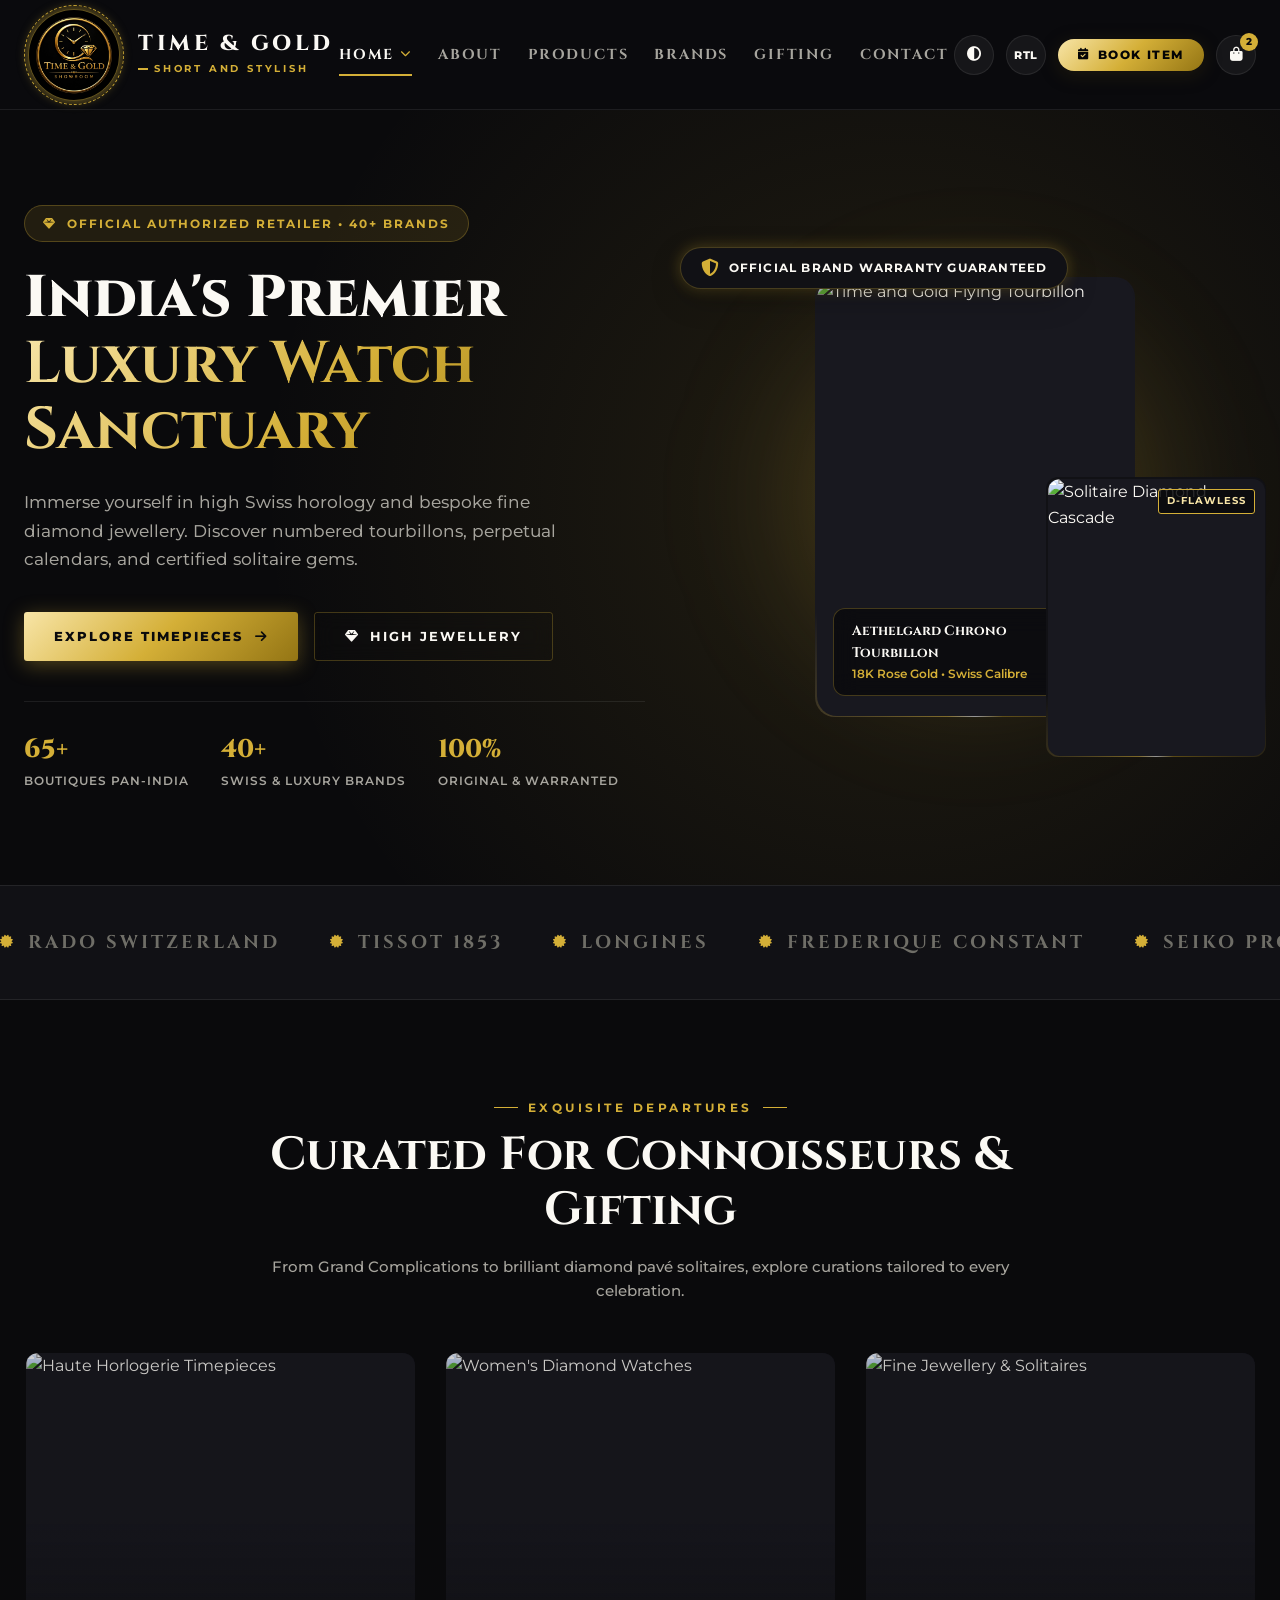
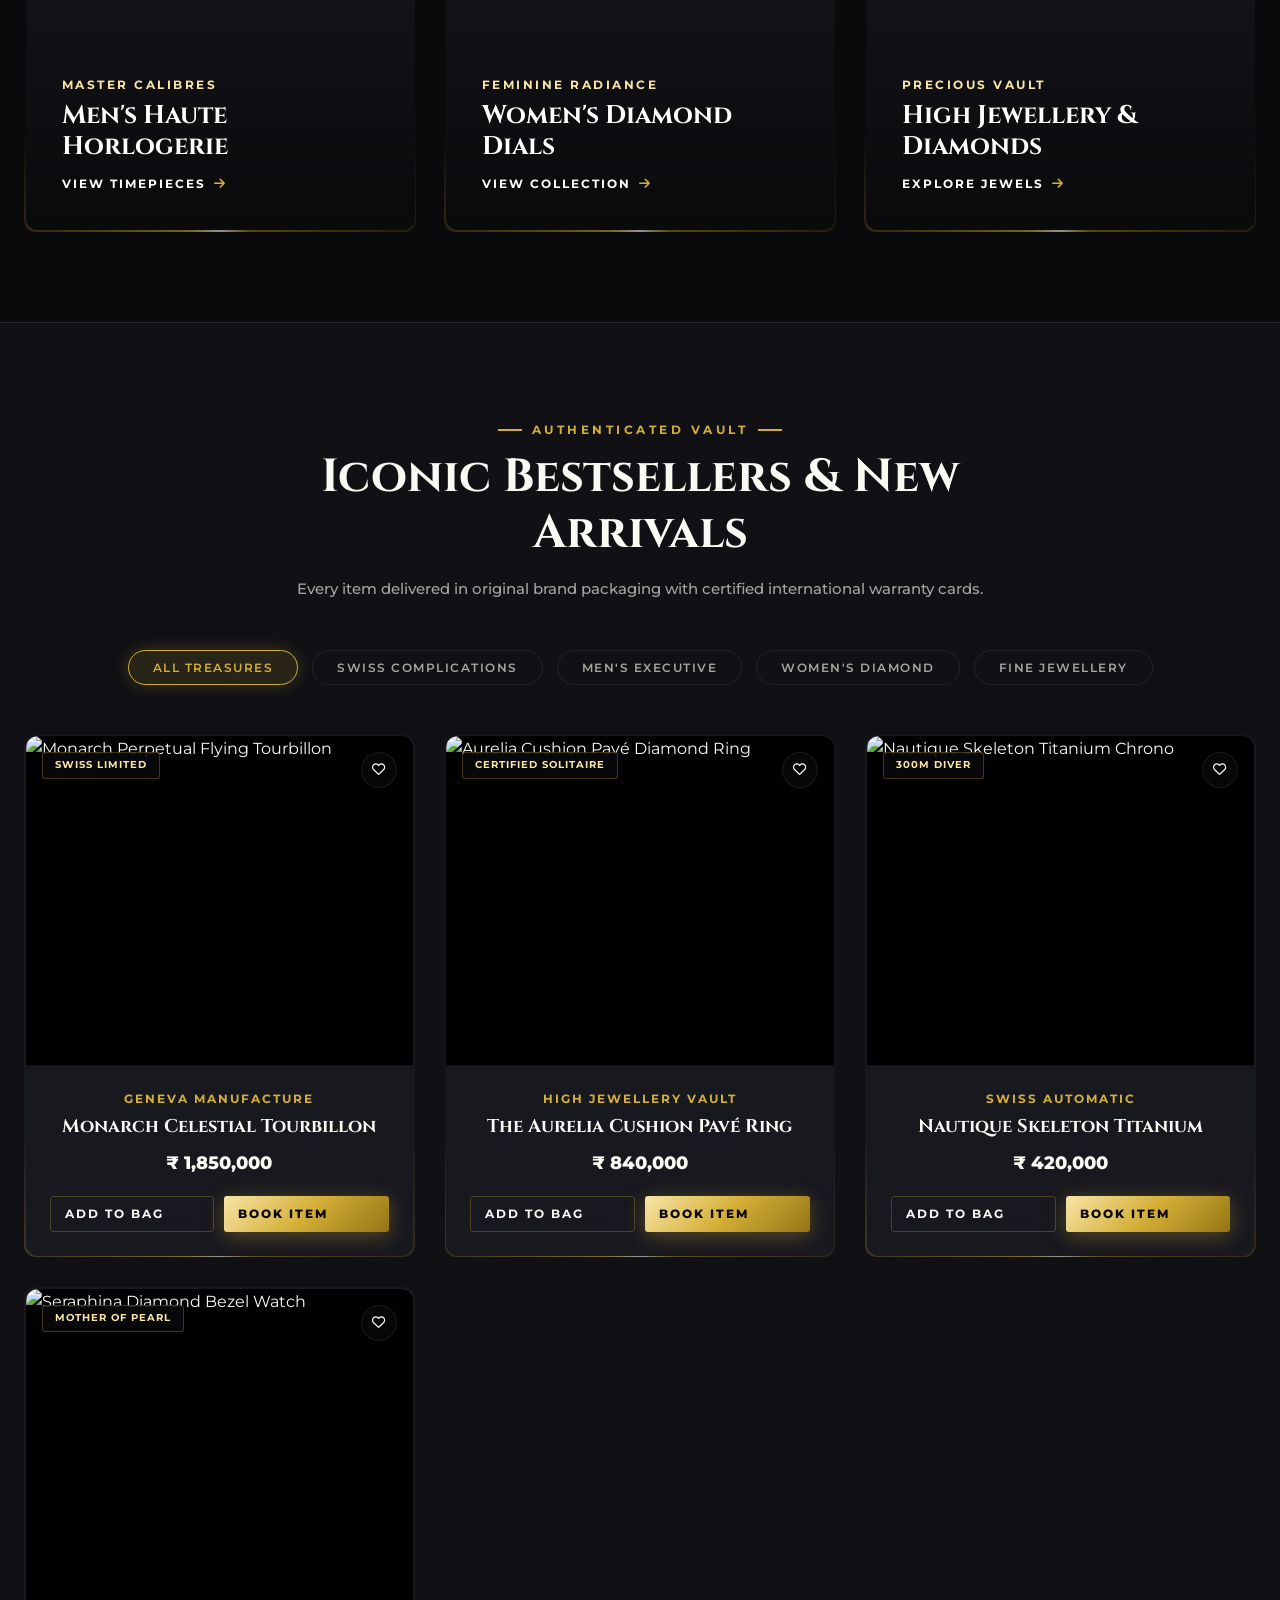
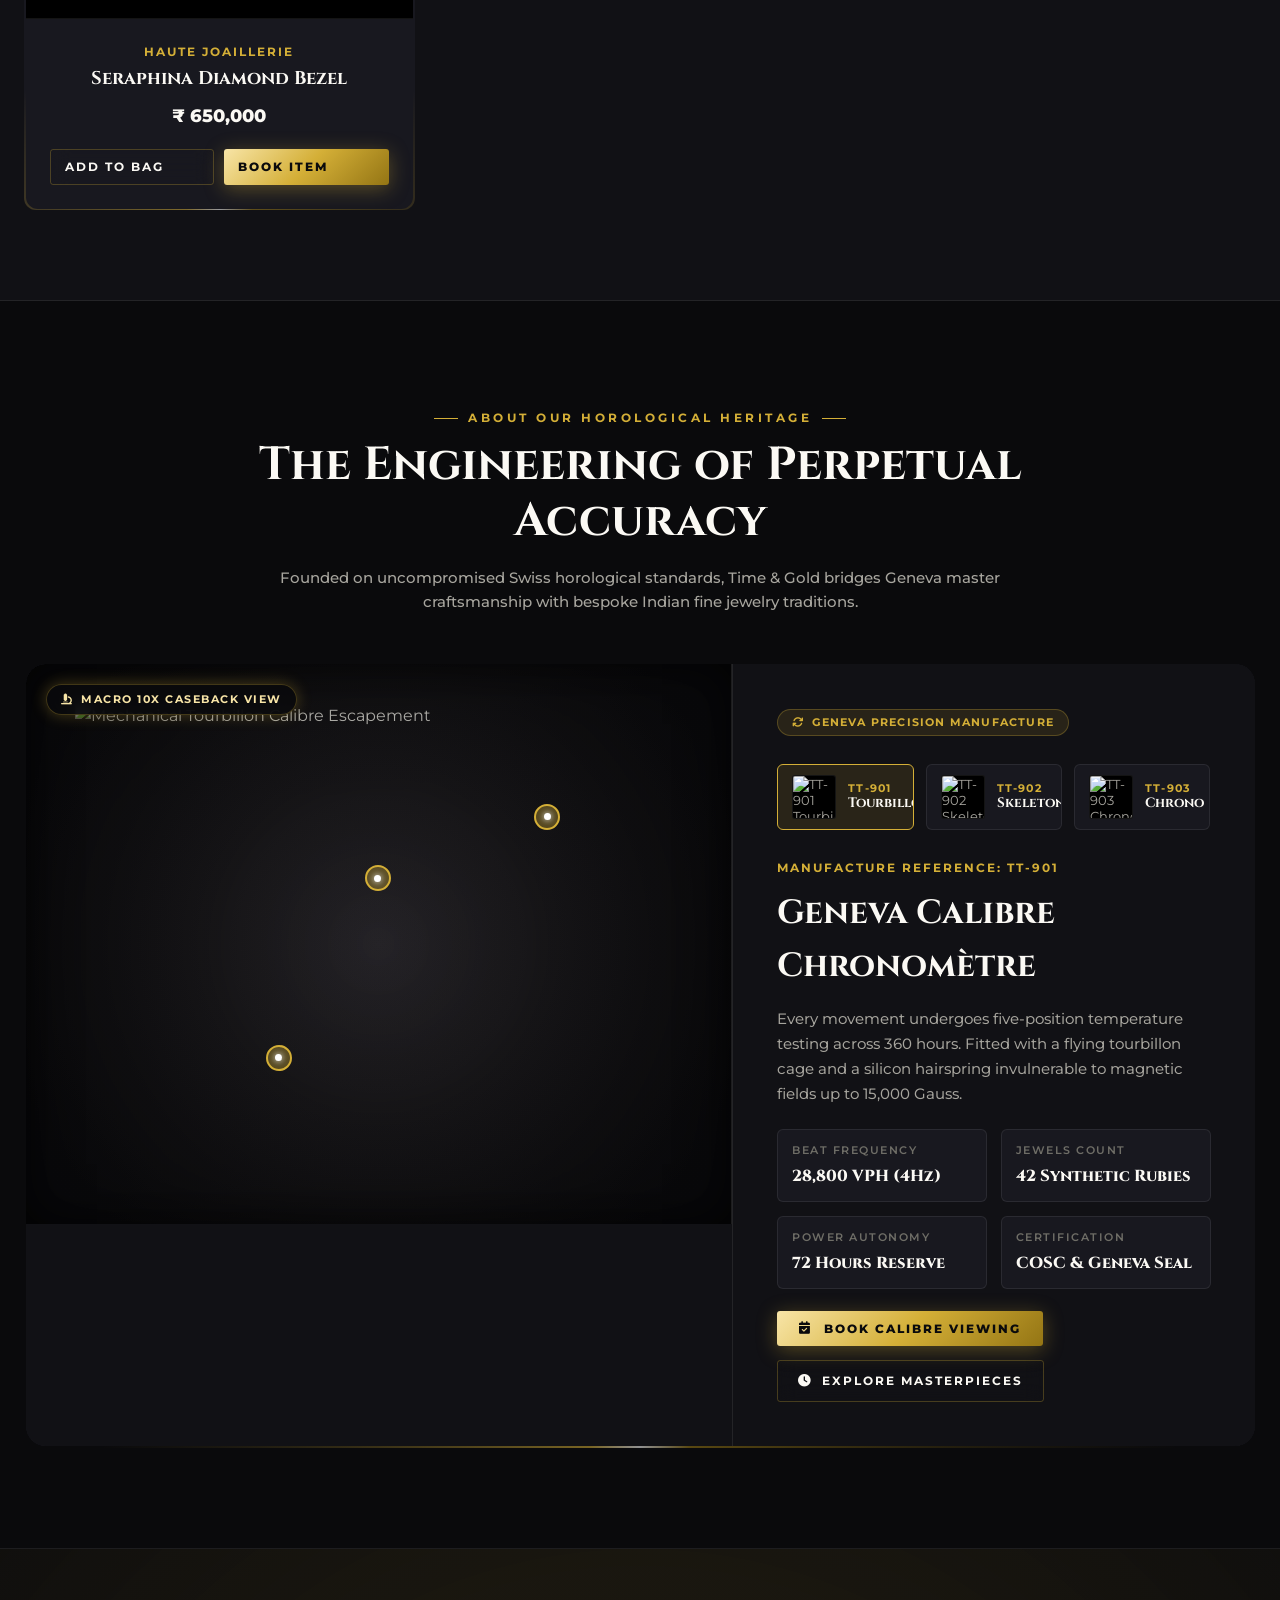
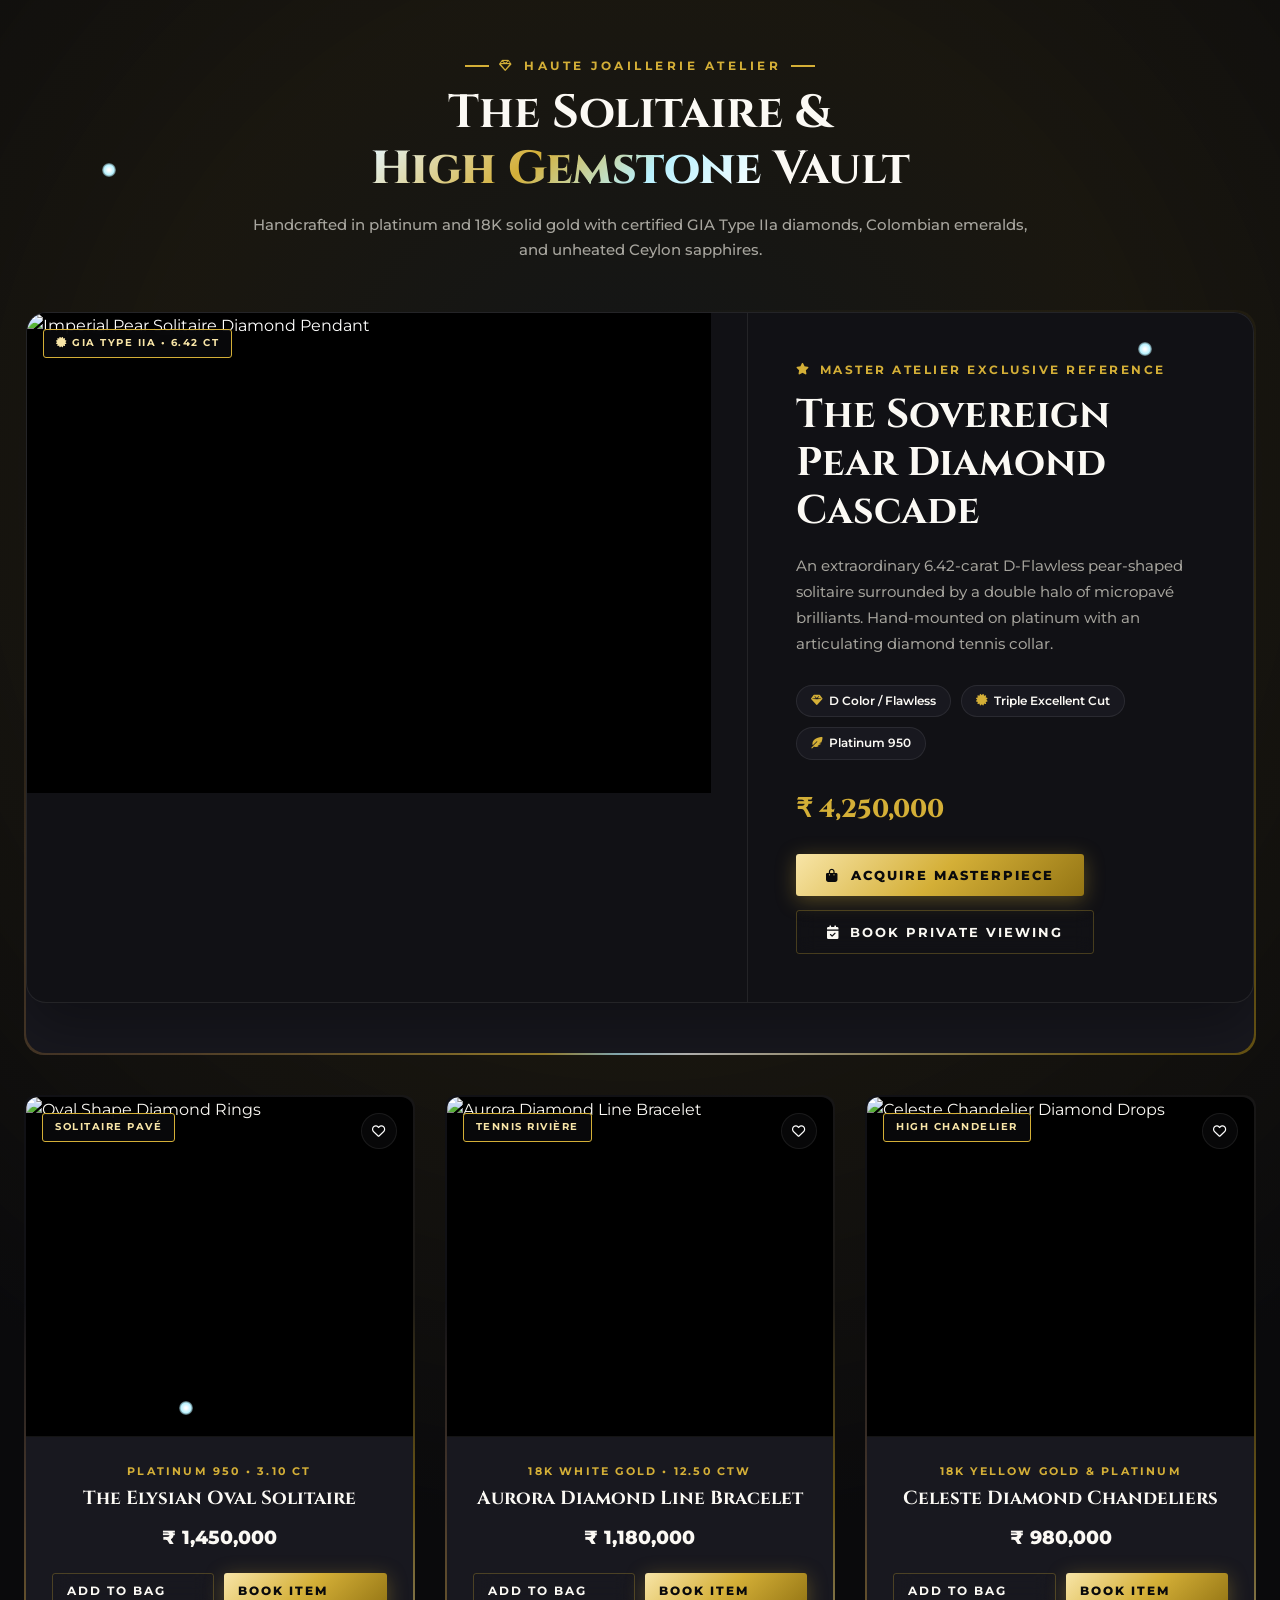
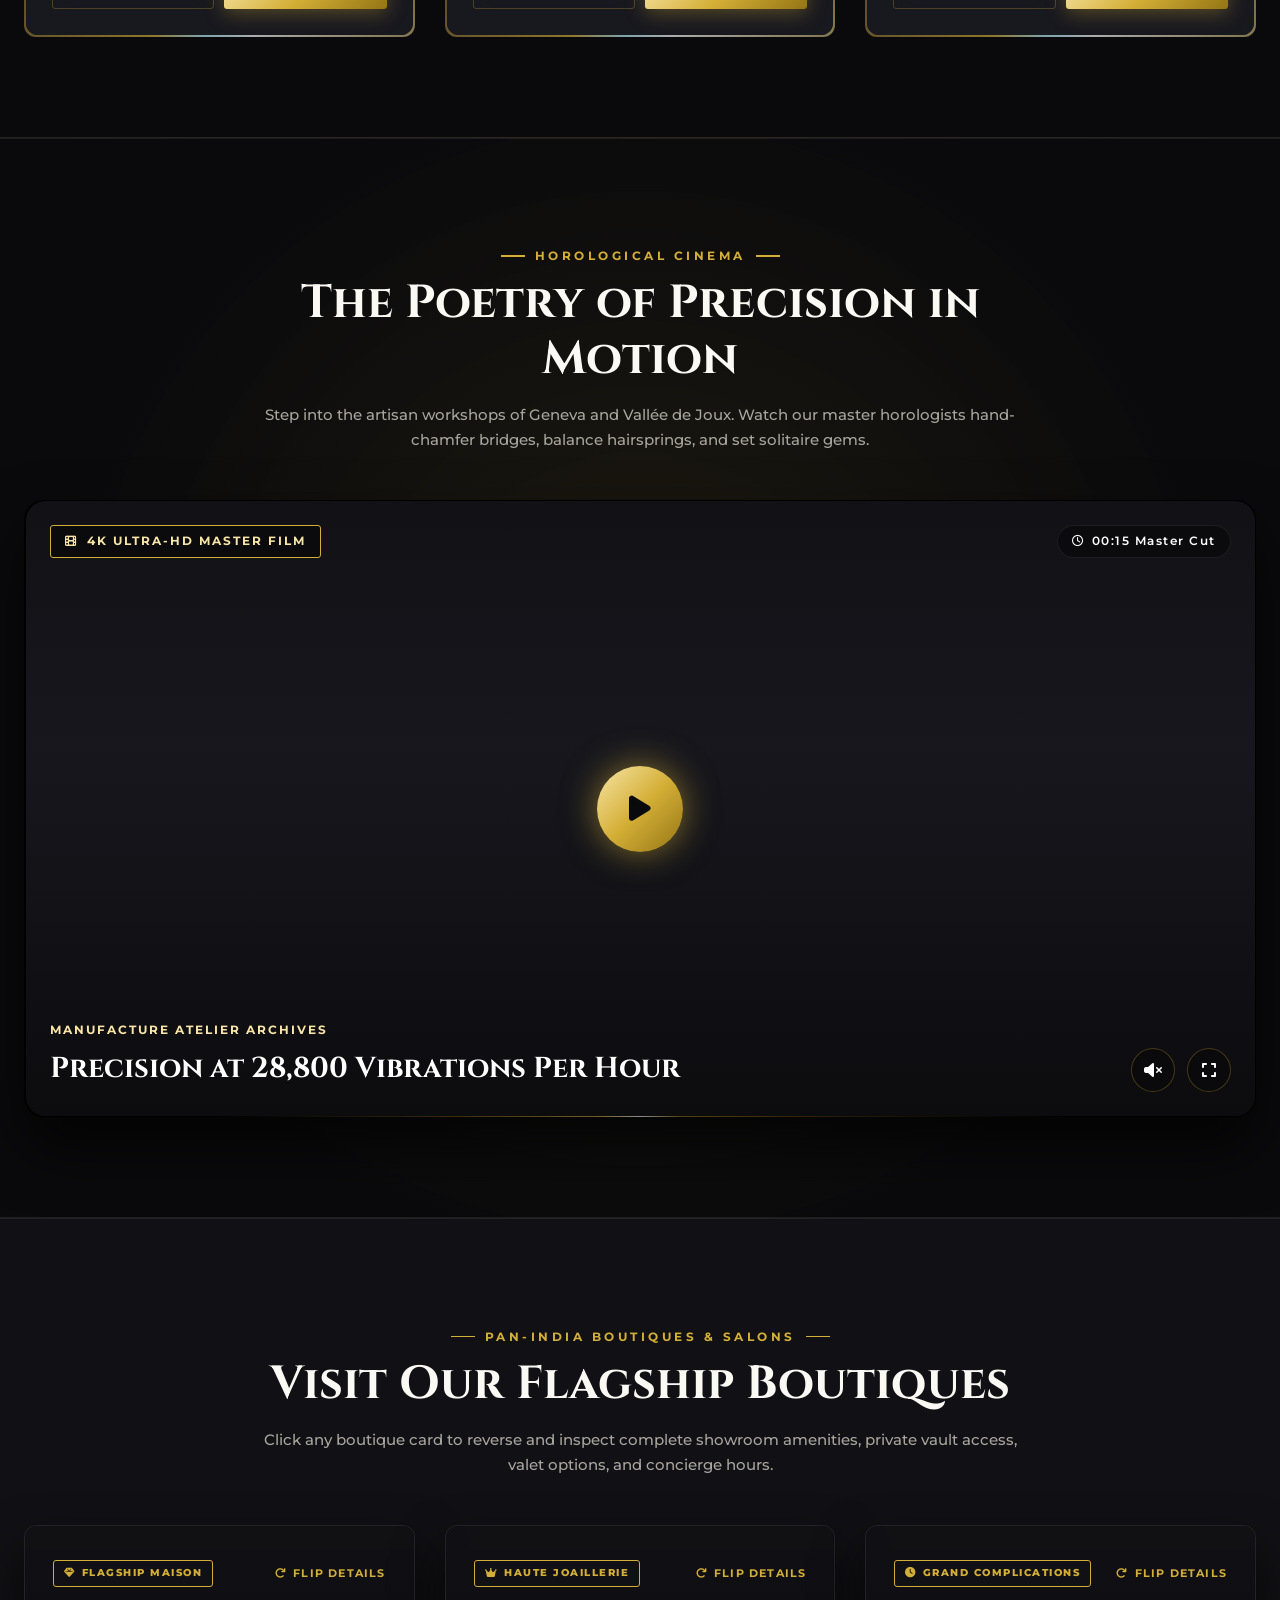
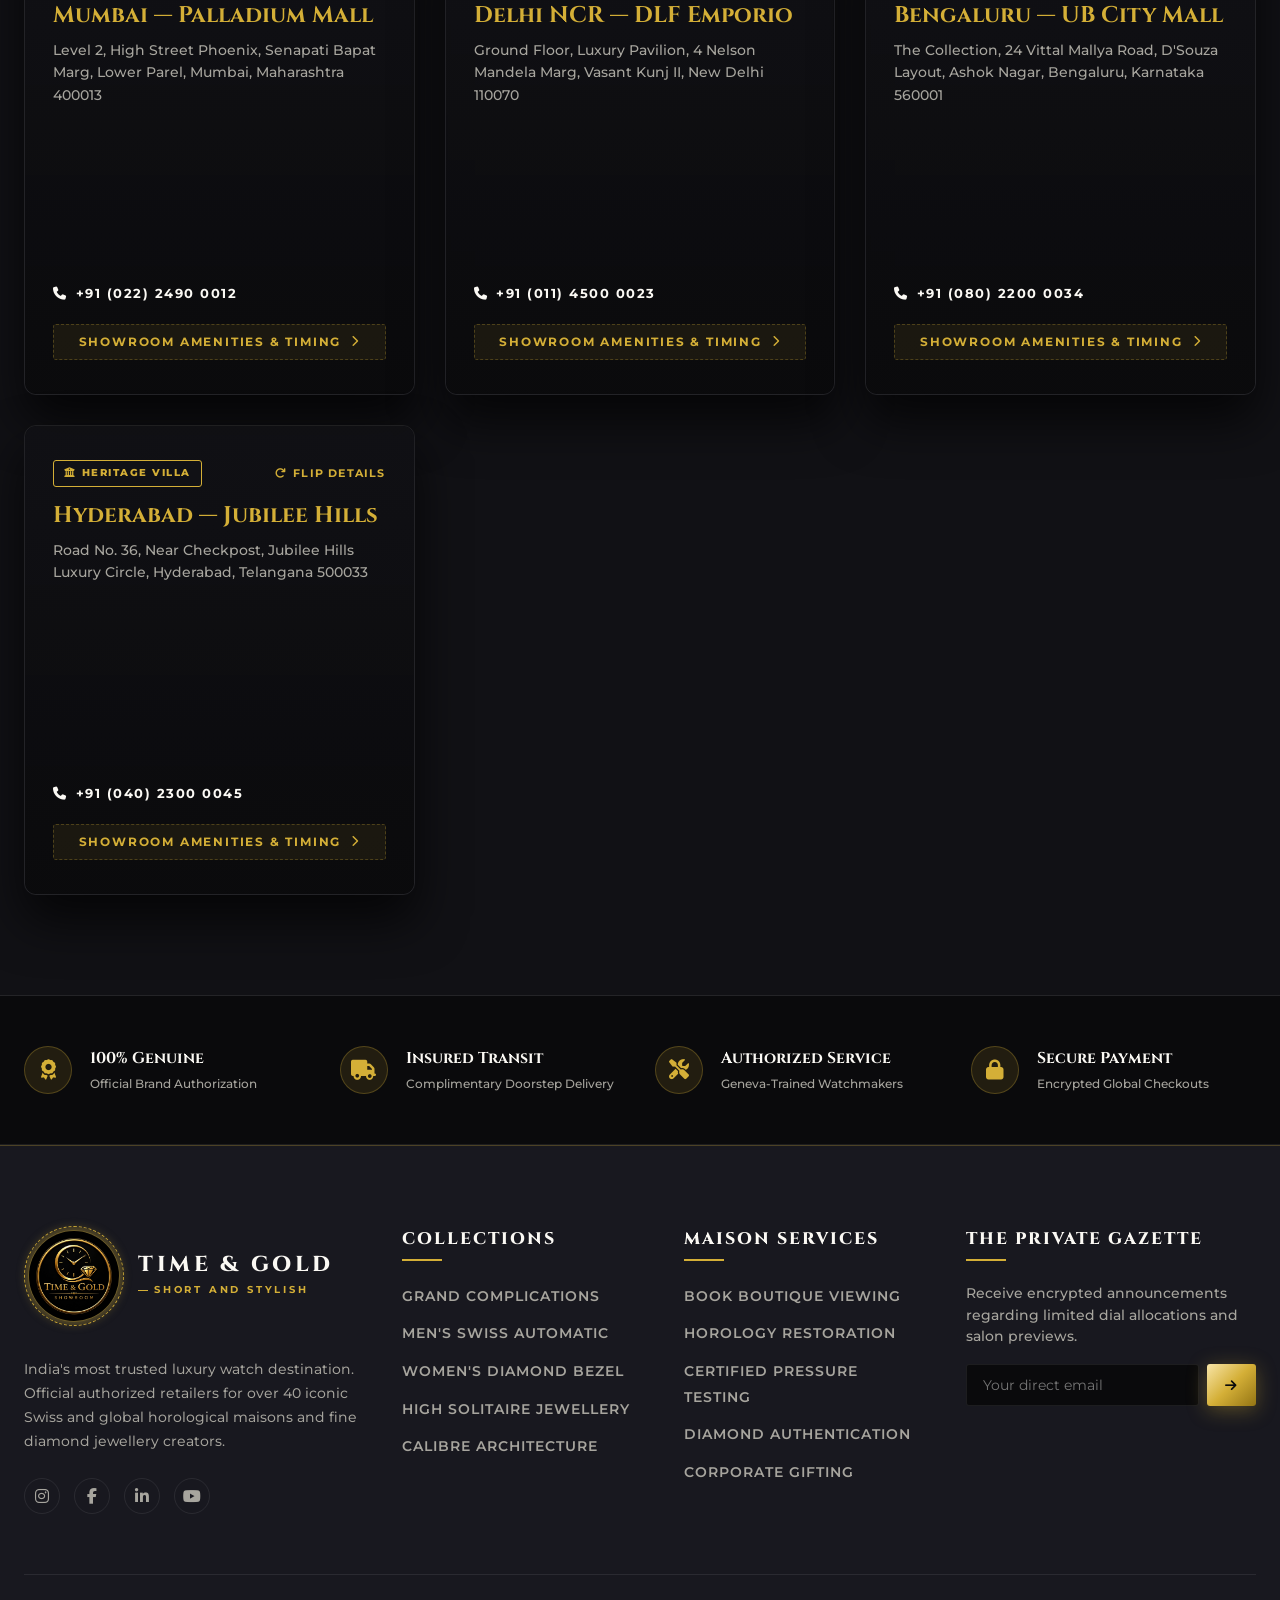
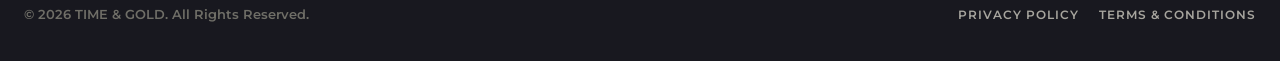
==== index.html @ 71c812d8 "Add files via upload" ====
<!DOCTYPE html>
<html lang="en" dir="ltr" data-theme="dark">
<head>
  <meta charset="UTF-8" />
  <meta name="viewport" content="width=device-width, initial-scale=1.0" />
  <title>Time &amp; Gold | Watch &amp; Fine Jewellery Showroom</title>

  <!-- Google Fonts -->
  <link rel="preconnect" href="https://fonts.googleapis.com" />
  <link rel="preconnect" href="https://fonts.gstatic.com" crossorigin />
  <link href="https://fonts.googleapis.com/css2?family=Cinzel:wght@400;500;600;700;800&family=Montserrat:wght@300;400;500;600;700;800&display=swap" rel="stylesheet" />
  <link rel="icon" type="image/png" href="/df7a79f6-56e5-4fb2-8d94-38247ca04f66.jpg">
  <!-- Font Awesome Icons -->
  <link rel="stylesheet" href="https://cdnjs.cloudflare.com/ajax/libs/font-awesome/6.5.1/css/all.min.css" />

  <link rel="stylesheet" href="index.css">
</head>
<body>

  <!-- Shared Reusable SVG Symbol for Precision Emblem -->
  <svg style="display: none;" xmlns="http://www.w3.org/2000/svg">
    <defs>
      <linearGradient id="sharedLogoGoldGrad" x1="0%" y1="0%" x2="100%" y2="100%">
        <stop offset="0%" stop-color="#F8E5A7" />
        <stop offset="50%" stop-color="#D4AF37" />
        <stop offset="100%" stop-color="#947514" />
      </linearGradient>
      <g id="brandHorologyEmblem">
        <circle cx="50" cy="50" r="46" stroke="url(#sharedLogoGoldGrad)" stroke-width="2.5" />
        <circle cx="50" cy="50" r="41" stroke="url(#sharedLogoGoldGrad)" stroke-width="1" stroke-dasharray="2 3" opacity="0.6" />
        <circle cx="50" cy="12" r="2.5" fill="url(#sharedLogoGoldGrad)" />
        <circle cx="88" cy="50" r="2.5" fill="url(#sharedLogoGoldGrad)" />
        <circle cx="50" cy="88" r="2.5" fill="url(#sharedLogoGoldGrad)" />
        <circle cx="12" cy="50" r="2.5" fill="url(#sharedLogoGoldGrad)" />
        <line x1="50" y1="50" x2="31" y2="29" stroke="url(#sharedLogoGoldGrad)" stroke-width="3" stroke-linecap="round" />
        <line x1="50" y1="50" x2="71" y2="33" stroke="url(#sharedLogoGoldGrad)" stroke-width="2.5" stroke-linecap="round" />
        <circle cx="50" cy="50" r="3.5" fill="#0a0a0c" stroke="url(#sharedLogoGoldGrad)" stroke-width="2" />
        <path d="M42 66 H58 M50 66 V78" stroke="url(#sharedLogoGoldGrad)" stroke-width="2.5" stroke-linecap="round" />
      </g>
    </defs>
  </svg>

  <!-- Main Luxury Header -->
  <header class="site-header" id="siteHeader">
    <div class="container header-inner">

      <!-- Header Brand Logo with Image and Vector Fallback -->
      <a href="#home" class="brand-logo" aria-label="Time & Gold Home">
        <div class="brand-logo-frame">
          <div class="brand-dial-ring"></div>
          <img 
            class="brand-logo-img" 
            src="/df7a79f6-56e5-4fb2-8d94-38247ca04f66.jpg" 
            alt="Time & Gold Emblem"
            onerror="this.style.display='none'; this.nextElementSibling.style.display='block';"
          />
          <svg class="brand-logo-img" viewBox="0 0 100 100" fill="none" role="img" aria-label="Time & Gold Emblem" style="display: none;">
            <use href="#brandHorologyEmblem" />
          </svg>
        </div>
        <div class="brand-text">
          <span class="brand-name">Time &amp; Gold</span>
          <span class="brand-sub">Short and Stylish</span>
        </div>
      </a>

      <!-- Navigation Menu: Home with Luxury Dropdown, About, Products, Brands, Gifting, Contact -->
      <nav>
        <ul class="nav-menu" id="navMenu">
          <li class="nav-item has-dropdown" id="homeNavItem">
            <a href="/index.html" class="nav-link active" id="homeDropdownBtn" aria-haspopup="true" aria-expanded="false">
              <span>Home</span>
              <i class="fa-solid fa-chevron-down nav-dropdown-chevron"></i>
            </a>

            <!-- Luxury Home Sub-links Dropdown Menu -->
            <ul class="dropdown-vault-menu" id="homeDropdownMenu">
              <li class="dropdown-vault-item">
                <a href="/index.html" class="dropdown-vault-link">
                  <i class="fa-solid fa-home"></i>
                  <div class="dropdown-vault-info">
                    <span class="dropdown-vault-title">Home-1</span>
                    
                  </div>
                </a>
              </li>
              <li class="dropdown-vault-item">
                <a href="/home2.html" class="dropdown-vault-link">
                  <i class="fa-solid fa-home"></i>
                  <div class="dropdown-vault-info">
                    <span class="dropdown-vault-title">Home-2</span>
                    
                  </div>
                </a>
              </li>
            </ul>
          </li>

          <li class="nav-item">
            <a href="/aboutus.html" class="nav-link">About</a>
          </li>
          <li class="nav-item">
            <a href="/products.html" class="nav-link">Products</a>
          </li>
          <li class="nav-item">
            <a href="/brands.html" class="nav-link">Brands</a>
          </li>
          <li class="nav-item">
            <a href="/gifting.html" class="nav-link">Gifting</a>
          </li>
          <li class="nav-item">
            <a href="/contact.html" class="nav-link">Contact</a>
          </li>
        </ul>
      </nav>

      <!-- Action Utilities -->
      <div class="header-actions">
        <!-- Theme Toggle -->
        <button class="action-btn" id="themeToggleBtn" title="Toggle Light/Dark Theme" aria-label="Toggle Theme">
          <i class="fa-solid fa-circle-half-stroke"></i>
        </button>

        <!-- Circular Shape RTL Button -->
        <button class="rtl-circle-btn" id="rtlToggleBtn" title="Toggle Reading Direction (RTL/LTR)">
          RTL
        </button>

        <!-- Book Item Button -->
        <button class="btn-book-header" id="openBookModalBtn" title="Book a Timepiece or Solitaire Viewing">
          <i class="fa-solid fa-calendar-check"></i>
          <span>Book Item</span>
        </button>

        <!-- Bag / Cart -->
        <button class="action-btn" id="openCartBtn" title="View Luxury Bag">
          <i class="fa-solid fa-bag-shopping"></i>
          <span class="cart-count-badge" id="cartCountBadge">2</span>
        </button>

        <!-- Mobile Hamburger -->
        <button class="mobile-hamburger" id="hamburgerBtn" aria-label="Toggle Navigation Menu">
          <i class="fa-solid fa-bars"></i>
        </button>
      </div>

    </div>
  </header>

  <!-- Hero Section -->
  <section class="hero-section" id="home">
    <div class="container hero-grid">

      <div class="hero-content">
        <div class="hero-badge">
          <i class="fa-solid fa-gem"></i>
          <span>Official Authorized Retailer • 40+ Brands</span>
        </div>
        <h1 class="hero-title">
          India's Premier <br />
          <span class="gold-gradient-text">Luxury Watch Sanctuary</span>
        </h1>
        <p class="hero-desc">
          Immerse yourself in high Swiss horology and bespoke fine diamond jewellery. Discover numbered tourbillons, perpetual calendars, and certified solitaire gems.
        </p>

        <div class="hero-cta-group">
          <a href="#products" class="btn-gold">
            <span>Explore Timepieces</span>
            <i class="fa-solid fa-arrow-right"></i>
          </a>
          <a href="#jewellery-salon" class="btn-outline">
            <i class="fa-solid fa-gem"></i>
            <span>High Jewellery</span>
          </a>
        </div>

        <div class="hero-trust-metrics">
          <div class="trust-metric-item">
            <h4>65+</h4>
            <p>Boutiques Pan-India</p>
          </div>
          <div class="trust-metric-item">
            <h4>40+</h4>
            <p>Swiss &amp; Luxury Brands</p>
          </div>
          <div class="trust-metric-item">
            <h4>100%</h4>
            <p>Original &amp; Warranted</p>
          </div>
        </div>
      </div>

      <div class="hero-stage">
        <div class="stage-ambient-halo"></div>

        <div class="satellite-auth-pill">
          <i class="fa-solid fa-shield-halved"></i>
          <span>Official Brand Warranty Guaranteed</span>
        </div>

        <!-- Floating Watch Showcase -->
        <div class="border-glow-wrapper floating-watch-showcase">
          <div class="border-glow-inner media-sheen">
            <img 
              class="img-cinematic-zoom"
              src="https://tse3.mm.bing.net/th/id/OIP.VjG_KpUXAKj-yY_oFqhc8QHaJ3?r=0&w=852&h=1135&rs=1&pid=ImgDetMain&o=7&rm=3" 
              alt="Time and Gold Flying Tourbillon" 
            />
            <div class="watch-card-tag">
              <div>
                <div style="font-family: var(--font-display); font-size: 0.85rem; font-weight: 700; color: var(--text-primary);">Aethelgard Chrono Tourbillon</div>
                <div style="font-size: 0.72rem; color: var(--gold-primary); font-weight: 600;">18K Rose Gold • Swiss Calibre</div>
              </div>
              <i class="fa-solid fa-clock" style="color: var(--gold-primary);"></i>
            </div>
          </div>
        </div>

        <!-- Floating Jewel Showcase -->
        <div class="border-glow-wrapper floating-jewel-showcase">
          <div class="border-glow-inner media-sheen">
            <span class="jewel-badge-micro">D-Flawless</span>
            <img 
              class="img-cinematic-zoom"
              src="https://i.pinimg.com/736x/e9/71/62/e9716285d9e331fc0c17ecf71240797c.jpg" 
              alt="Solitaire Diamond Cascade" 
            />
          </div>
        </div>
      </div>

    </div>
  </section>

  <!-- Brands Marquee Section -->
  <section class="brands-marquee-section" id="brands">
    <div class="marquee-track">
      <div class="marquee-item"><i class="fa-solid fa-certificate"></i> RADO SWITZERLAND</div>
      <div class="marquee-item"><i class="fa-solid fa-certificate"></i> TISSOT 1853</div>
      <div class="marquee-item"><i class="fa-solid fa-certificate"></i> LONGINES</div>
      <div class="marquee-item"><i class="fa-solid fa-certificate"></i> FREDERIQUE CONSTANT</div>
      <div class="marquee-item"><i class="fa-solid fa-certificate"></i> SEIKO PROSPEX</div>
      <div class="marquee-item"><i class="fa-solid fa-certificate"></i> MAURICE LACROIX</div>
      <div class="marquee-item"><i class="fa-solid fa-certificate"></i> MOVADO</div>
      <div class="marquee-item"><i class="fa-solid fa-certificate"></i> BALMAIN PARIS</div>
      <div class="marquee-item"><i class="fa-solid fa-certificate"></i> RADO SWITZERLAND</div>
      <div class="marquee-item"><i class="fa-solid fa-certificate"></i> TISSOT 1853</div>
      <div class="marquee-item"><i class="fa-solid fa-certificate"></i> LONGINES</div>
      <div class="marquee-item"><i class="fa-solid fa-certificate"></i> FREDERIQUE CONSTANT</div>
    </div>
  </section>

  <!-- Curated Category Tiles / Gifting Section -->
  <section class="curated-category-section" id="gifting">
    <div class="container">
      <div class="section-header">
        <span class="section-subtitle">Exquisite Departures</span>
        <h2 class="section-title">Curated For Connoisseurs &amp; Gifting</h2>
        <p style="color: var(--text-secondary); font-size: 0.95rem; font-weight: 500;">
          From Grand Complications to brilliant diamond pavé solitaires, explore curations tailored to every celebration.
        </p>
      </div>

      <div class="category-grid">
        <div class="border-glow-wrapper category-tile">
          <div class="border-glow-inner media-sheen">
            <img 
              class="img-cinematic-zoom"
              src="https://p1.liveauctioneers.com/8184/247554/129520619_1_x.jpg?height=512&quality=70&version=1653366361" 
              alt="Haute Horlogerie Timepieces" 
            />
            <div class="category-tile-overlay">
              <span class="category-pre">Master Calibres</span>
              <h3 class="category-tile-title">Men's Haute Horlogerie</h3>
              <a href="/products.html#catalogGrid" class="category-explore-link">
                <span>View Timepieces</span>
                <i class="fa-solid fa-arrow-right"></i>
              </a>
            </div>
          </div>
        </div>

        <div class="border-glow-wrapper category-tile">
          <div class="border-glow-inner media-sheen">
            <img 
              class="img-cinematic-zoom"
              src="https://www.luxurman.com/media/catalog/product/cache/1/image/9df78eab33525d08d6e5fb8d27136e95/i/964775.jpg" 
              alt="Women's Diamond Watches" 
            />
            <div class="category-tile-overlay">
              <span class="category-pre">Feminine Radiance</span>
              <h3 class="category-tile-title">Women's Diamond Dials</h3>
              <a href="/products.html#sudha" class="category-explore-link">
                <span>View Collection</span>
                <i class="fa-solid fa-arrow-right"></i>
              </a>
            </div>
          </div>
        </div>

        <div class="border-glow-wrapper category-tile">
          <div class="border-glow-inner media-sheen">
            <img 
              class="img-cinematic-zoom"
              src="https://somethingaboutrocks.com/wp-content/uploads/2023/07/SUNRISE-Graff-Yellow-Diamond-Necklace-Close-Up-2.jpeg" 
              alt="Fine Jewellery & Solitaires" 
            />
            <div class="category-tile-overlay">
              <span class="category-pre">Precious Vault</span>
              <h3 class="category-tile-title">High Jewellery &amp; Diamonds</h3>
              <a href="/products.html#kasi" class="category-explore-link">
                <span>Explore Jewels</span>
                <i class="fa-solid fa-arrow-right"></i>
              </a>
            </div>
          </div>
        </div>
      </div>
    </div>
  </section>

  <!-- Product Catalog Section -->
  <section class="products-section" id="products">
    <div class="container">
      <div class="section-header">
        <span class="section-subtitle">Authenticated Vault</span>
        <h2 class="section-title">Iconic Bestsellers &amp; New Arrivals</h2>
        <p style="color: var(--text-secondary); font-size: 0.95rem; font-weight: 500;">
          Every item delivered in original brand packaging with certified international warranty cards.
        </p>
      </div>

      <div class="product-filter-bar">
        <button class="filter-btn active" data-filter="all">All Treasures</button>
        <button class="filter-btn" data-filter="swiss">Swiss Complications</button>
        <button class="filter-btn" data-filter="mens">Men's Executive</button>
        <button class="filter-btn" data-filter="womens">Women's Diamond</button>
        <button class="filter-btn" data-filter="jewel">Fine Jewellery</button>
      </div>

      <div class="products-grid">
        <!-- Product 1 -->
        <div class="border-glow-wrapper product-card" data-category="swiss">
          <div class="border-glow-inner">
            <div class="product-media-container media-sheen">
              <span class="product-badge-flag">Swiss Limited</span>
              <button class="wishlist-heart-btn" aria-label="Save to Wishlist"><i class="fa-regular fa-heart"></i></button>
              <img 
                class="img-cinematic-zoom"
                src="https://tse2.mm.bing.net/th/id/OIP.ZriLNjGAmTkD_s2fmomHDwHaHa?r=0&rs=1&pid=ImgDetMain&o=7&rm=3" 
                alt="Monarch Perpetual Flying Tourbillon" 
              />
            </div>
            <div class="product-details">
              <div>
                <div class="brand-origin">Geneva Manufacture</div>
                <h4 class="product-name">Monarch Celestial Tourbillon</h4>
                <div class="product-pricing">₹ 1,850,000</div>
              </div>
              <div class="product-actions-bar">
                <button class="btn-outline add-to-bag-btn" data-id="1" data-title="Monarch Celestial Tourbillon" data-price="1850000" data-img="https://tse2.mm.bing.net/th/id/OIP.ZriLNjGAmTkD_s2fmomHDwHaHa?r=0&rs=1&pid=ImgDetMain&o=7&rm=3" style="padding: 10px 14px; font-size: 0.72rem;">
                  Add To Bag
                </button>
                <button class="btn-gold quick-book-trigger" data-item="Monarch Celestial Tourbillon (₹ 1,850,000)" style="padding: 10px 14px; font-size: 0.72rem;">
                  Book Item
                </button>
              </div>
            </div>
          </div>
        </div>

        <!-- Product 2 -->
        <div class="border-glow-wrapper product-card" data-category="jewel">
          <div class="border-glow-inner">
            <div class="product-media-container media-sheen">
              <span class="product-badge-flag">Certified Solitaire</span>
              <button class="wishlist-heart-btn" aria-label="Save to Wishlist"><i class="fa-regular fa-heart"></i></button>
              <img 
                class="img-cinematic-zoom"
                src="https://tse3.mm.bing.net/th/id/OIP.LUAqx3h5__U-B2a4av3vqAHaHa?r=0&rs=1&pid=ImgDetMain&o=7&rm=3" 
                alt="Aurelia Cushion Pavé Diamond Ring" 
              />
            </div>
            <div class="product-details">
              <div>
                <div class="brand-origin">High Jewellery Vault</div>
                <h4 class="product-name">The Aurelia Cushion Pavé Ring</h4>
                <div class="product-pricing">₹ 840,000</div>
              </div>
              <div class="product-actions-bar">
                <button class="btn-outline add-to-bag-btn" data-id="2" data-title="Aurelia Cushion Diamond Ring" data-price="840000" data-img="https://tse3.mm.bing.net/th/id/OIP.LUAqx3h5__U-B2a4av3vqAHaHa?r=0&rs=1&pid=ImgDetMain&o=7&rm=3" style="padding: 10px 14px; font-size: 0.72rem;">
                  Add To Bag
                </button>
                <button class="btn-gold quick-book-trigger" data-item="The Aurelia Cushion Pavé Ring (₹ 840,000)" style="padding: 10px 14px; font-size: 0.72rem;">
                  Book Item
                </button>
              </div>
            </div>
          </div>
        </div>

        <!-- Product 3 -->
        <div class="border-glow-wrapper product-card" data-category="mens">
          <div class="border-glow-inner">
            <div class="product-media-container media-sheen">
              <span class="product-badge-flag">300M Diver</span>
              <button class="wishlist-heart-btn" aria-label="Save to Wishlist"><i class="fa-regular fa-heart"></i></button>
              <img 
                class="img-cinematic-zoom"
                src="https://matixwatches.com/cdn/shop/files/custom_seiko_mod_40mm_no_logo__1736334313_26ab1f98_progressive.webp?v=1763823217&width=1445" 
                alt="Nautique Skeleton Titanium Chrono" 
              />
            </div>
            <div class="product-details">
              <div>
                <div class="brand-origin">Swiss Automatic</div>
                <h4 class="product-name">Nautique Skeleton Titanium</h4>
                <div class="product-pricing">₹ 420,000</div>
              </div>
              <div class="product-actions-bar">
                <button class="btn-outline add-to-bag-btn" data-id="3" data-title="Nautique Skeleton Titanium" data-price="420000" data-img="https://matixwatches.com/cdn/shop/files/custom_seiko_mod_40mm_no_logo__1736334313_26ab1f98_progressive.webp?v=1763823217&width=1445" style="padding: 10px 14px; font-size: 0.72rem;">
                  Add To Bag
                </button>
                <button class="btn-gold quick-book-trigger" data-item="Nautique Skeleton Titanium (₹ 420,000)" style="padding: 10px 14px; font-size: 0.72rem;">
                  Book Item
                </button>
              </div>
            </div>
          </div>
        </div>

        <!-- Product 4 -->
        <div class="border-glow-wrapper product-card" data-category="womens">
          <div class="border-glow-inner">
            <div class="product-media-container media-sheen">
              <span class="product-badge-flag">Mother of Pearl</span>
              <button class="wishlist-heart-btn" aria-label="Save to Wishlist"><i class="fa-regular fa-heart"></i></button>
              <img 
                class="img-cinematic-zoom"
                src="https://i.etsystatic.com/25385875/r/il/88f34b/7882702662/il_1080xN.7882702662_kmen.jpg" 
                alt="Seraphina Diamond Bezel Watch" 
              />
            </div>
            <div class="product-details">
              <div>
                <div class="brand-origin">Haute Joaillerie</div>
                <h4 class="product-name">Seraphina Diamond Bezel</h4>
                <div class="product-pricing">₹ 650,000</div>
              </div>
              <div class="product-actions-bar">
                <button class="btn-outline add-to-bag-btn" data-id="4" data-title="Seraphina Diamond Bezel" data-price="650000" data-img="https://i.etsystatic.com/25385875/r/il/88f34b/7882702662/il_1080xN.7882702662_kmen.jpg" style="padding: 10px 14px; font-size: 0.72rem;">
                  Add To Bag
                </button>
                <button class="btn-gold quick-book-trigger" data-item="Seraphina Diamond Bezel (₹ 650,000)" style="padding: 10px 14px; font-size: 0.72rem;">
                  Book Item
                </button>
              </div>
            </div>
          </div>
        </div>
      </div>
    </div>
  </section>

  <!-- About / Calibre Movement Architecture Section -->
  <section class="calibre-section" id="about">
    <div class="container">
      <div class="section-header">
        <span class="section-subtitle">About Our Horological Heritage</span>
        <h2 class="section-title">The Engineering of Perpetual Accuracy</h2>
        <p style="color: var(--text-secondary); font-size: 0.95rem; font-weight: 500;">
          Founded on uncompromised Swiss horological standards, Time &amp; Gold bridges Geneva master craftsmanship with bespoke Indian fine jewelry traditions.
        </p>
      </div>

      <div class="border-glow-wrapper calibre-stage-card-wrapper" style="border-radius: var(--radius-lg);">
        <div class="border-glow-inner">
          <div class="calibre-stage-card" id="calibreStageCard">
            <!-- Interactive Visual Stage -->
            <div class="calibre-visual-wrapper media-sheen">
              <div class="calibre-inspect-badge">
                <i class="fa-solid fa-microscope"></i>
                <span id="inspectModeLabel">Macro 10x Caseback View</span>
              </div>

              <img 
                id="calibreMainImage" 
                class="img-cinematic-zoom"
                src="https://www.highendwatchteam.com/wp-content/uploads/2026/01/20260116_52117.webp" 
                alt="Mechanical Tourbillon Calibre Escapement" 
              />

              <div class="calibre-glass-lens"></div>

              <div id="calibrePinsContainer">
                <div class="movement-pin" style="top: 36%; left: 48%;">
                  <div class="movement-pin-tooltip">Flying Tourbillon Escapement Cage</div>
                </div>
                <div class="movement-pin" style="top: 68%; left: 34%;">
                  <div class="movement-pin-tooltip">Twin Glucydur Mainspring Barrels</div>
                </div>
                <div class="movement-pin" style="top: 25%; left: 72%;">
                  <div class="movement-pin-tooltip">Hand-Chamfered Bridges (Anglage)</div>
                </div>
              </div>
            </div>

            <!-- Technical Description & Architecture Switcher -->
            <div class="calibre-content-box">
              <div>
                <div class="calibre-sync-pill" id="calibreSyncBadge">
                  <i class="fa-solid fa-arrows-rotate"></i>
                  <span>Geneva Precision Manufacture</span>
                </div>

                <div class="calibre-view-selector">
                  <button class="calibre-view-btn active" data-calibre="tourbillon">
                    <div class="calibre-btn-thumb-frame">
                      <img src="https://www.highendwatchteam.com/wp-content/uploads/2026/01/20260116_52117.webp" alt="TT-901 Tourbillon" />
                    </div>
                    <div class="calibre-btn-text-wrap">
                      <span class="calibre-btn-ref">TT-901</span>
                      <span class="calibre-btn-name">Tourbillon</span>
                    </div>
                  </button>

                  <button class="calibre-view-btn" data-calibre="skeleton">
                    <div class="calibre-btn-thumb-frame">
                      <img src="https://sothebys-md.brightspotcdn.com/dims4/default/2cb4d3c/2147483647/strip/true/crop/1000x1000+0+0/resize/800x800!/quality/90/?url=http:%2F%2Fsothebys-brightspot.s3.amazonaws.com%2Fmedia-desk%2Fbc%2F43%2F142928794706ac8eb82ab3856cc6%2F3.jpg" alt="TT-902 Skeleton" />
                    </div>
                    <div class="calibre-btn-text-wrap">
                      <span class="calibre-btn-ref">TT-902</span>
                      <span class="calibre-btn-name">Skeleton</span>
                    </div>
                  </button>

                  <button class="calibre-view-btn" data-calibre="chronograph">
                    <div class="calibre-btn-thumb-frame">
                      <img src="https://assets.catawiki.nl/assets/2022/12/23/f/4/8/f4856ad3-8d57-4344-843a-a4facc0218c8.jpg" alt="TT-903 Chrono" />
                    </div>
                    <div class="calibre-btn-text-wrap">
                      <span class="calibre-btn-ref">TT-903</span>
                      <span class="calibre-btn-name">Chrono</span>
                    </div>
                  </button>
                </div>

                <span style="font-size: 0.75rem; text-transform: uppercase; color: var(--gold-primary); letter-spacing: 2px; font-weight: 700;" id="calibreRefText">
                  Manufacture Reference: TT-901
                </span>
                <h3 style="font-family: var(--font-display); font-size: 2.1rem; margin-top: 6px; margin-bottom: 14px; font-weight: 700; color: var(--text-primary);" id="calibreTitleText">
                  Geneva Calibre Chronomètre
                </h3>
                <p style="color: var(--text-secondary); font-size: 0.92rem; line-height: 1.7; font-weight: 450;" id="calibreDescText">
                  Every movement undergoes five-position temperature testing across 360 hours. Fitted with a flying tourbillon cage and a silicon hairspring invulnerable to magnetic fields up to 15,000 Gauss.
                </p>

                <div class="calibre-specs-table" id="calibreSpecsTable">
                  <div class="calibre-spec-box">
                    <span>Beat Frequency</span>
                    <strong id="specBeat">28,800 VPH (4Hz)</strong>
                  </div>
                  <div class="calibre-spec-box">
                    <span>Jewels Count</span>
                    <strong id="specJewels">42 Synthetic Rubies</strong>
                  </div>
                  <div class="calibre-spec-box">
                    <span>Power Autonomy</span>
                    <strong id="specReserve">72 Hours Reserve</strong>
                  </div>
                  <div class="calibre-spec-box">
                    <span>Certification</span>
                    <strong id="specCert">COSC &amp; Geneva Seal</strong>
                  </div>
                </div>
              </div>

              <div style="display: flex; gap: 14px; flex-wrap: wrap;">
                <button class="btn-gold" id="bookMovementConsultBtn" style="padding: 10px 22px; font-size: 0.78rem;">
                  <i class="fa-solid fa-calendar-check"></i>
                  <span>Book Calibre Viewing</span>
                </button>
                <a href="#products" class="btn-outline" style="padding: 10px 20px; font-size: 0.78rem;">
                  <i class="fa-solid fa-clock"></i>
                  <span>Explore Masterpieces</span>
                </a>
              </div>
            </div>
          </div>
        </div>
      </div>
    </div>
  </section>

  <!-- Fine Jewellery Atelier Section -->
  <section class="jewellery-section" id="jewellery-salon">
    <div class="jewel-sparkle-ambient jewel-sparkle-1"></div>
    <div class="jewel-sparkle-ambient jewel-sparkle-2"></div>
    <div class="jewel-sparkle-ambient jewel-sparkle-3"></div>

    <div class="container">
      <div class="section-header">
        <span class="section-subtitle"><i class="fa-regular fa-gem"></i> Haute Joaillerie Atelier</span>
        <h2 class="section-title">The Solitaire &amp; <span class="diamond-gradient-text">High Gemstone</span> Vault</h2>
        <p style="color: var(--text-secondary); font-size: 0.95rem; font-weight: 500;">
          Handcrafted in platinum and 18K solid gold with certified GIA Type IIa diamonds, Colombian emeralds, and unheated Ceylon sapphires.
        </p>
      </div>

      <div class="border-glow-jewel" style="border-radius: var(--radius-lg); margin-bottom: 40px;">
        <div class="border-glow-inner">
          <div class="jewel-feature-hero">

            <div class="jewel-hero-media-wrap media-sheen">
              <span class="jewel-badge-tag"><i class="fa-solid fa-certificate"></i> GIA Type IIa • 6.42 CT</span>
              <img 
                class="img-cinematic-zoom"
                src="https://i.etsystatic.com/14859358/r/il/4d8424/4629526964/il_1080xN.4629526964_65oa.jpg" 
                alt="Imperial Pear Solitaire Diamond Pendant" 
              />
            </div>

            <div class="jewel-hero-content">
              <span class="jewel-origin-tag">
                <i class="fa-solid fa-star"></i> Master Atelier Exclusive Reference
              </span>
              <h3 class="jewel-hero-title">The Sovereign Pear Diamond Cascade</h3>
              <p class="jewel-hero-desc">
                An extraordinary 6.42-carat D-Flawless pear-shaped solitaire surrounded by a double halo of micropavé brilliants. Hand-mounted on platinum with an articulating diamond tennis collar.
              </p>

              <div class="jewel-specs-pills">
                <span class="spec-pill"><i class="fa-solid fa-gem"></i> D Color / Flawless</span>
                <span class="spec-pill"><i class="fa-solid fa-certificate"></i> Triple Excellent Cut</span>
                <span class="spec-pill"><i class="fa-solid fa-feather-pointed"></i> Platinum 950</span>
              </div>

              <div style="font-size: 1.6rem; font-weight: 800; color: var(--gold-primary); margin-bottom: 24px; font-family: var(--font-display);">
                ₹ 4,250,000
              </div>

              <div style="display: flex; gap: 14px; flex-wrap: wrap;">
                <button 
                  class="btn-gold add-to-bag-btn" 
                  data-id="101" 
                  data-title="The Sovereign Pear Diamond Cascade" 
                  data-price="4250000" 
                  data-img="https://i.etsystatic.com/14859358/r/il/4d8424/4629526964/il_1080xN.4629526964_65oa.jpg">
                  <i class="fa-solid fa-bag-shopping"></i>
                  <span>Acquire Masterpiece</span>
                </button>
                <button class="btn-outline quick-book-trigger" data-item="The Sovereign Pear Diamond Cascade (₹ 4,250,000)">
                  <i class="fa-solid fa-calendar-check"></i>
                  <span>Book Private Viewing</span>
                </button>
              </div>
            </div>

          </div>
        </div>
      </div>

      <div class="jewel-grid-showcase">
        <!-- Jewel Item 1 -->
        <div class="border-glow-jewel jewel-card">
          <div class="border-glow-inner">
            <div class="jewel-media-box media-sheen">
              <span class="jewel-badge-tag">Solitaire Pavé</span>
              <button class="wishlist-heart-btn" aria-label="Save to Wishlist"><i class="fa-regular fa-heart"></i></button>
              <img 
                class="img-cinematic-zoom"
                src="https://diamondrensu.com/cdn/shop/files/0101_ae6e6914-d3a7-4ee9-944f-adb03a5eaee6.jpg?v=1740567165" 
                alt="Oval Shape Diamond Rings" 
              />
            </div>
            <div class="jewel-details-area">
              <div>
                <div class="jewel-stone-type">Platinum 950 • 3.10 CT</div>
                <h4 class="jewel-item-name">The Elysian Oval Solitaire</h4>
                <div class="jewel-pricing">₹ 1,450,000</div>
              </div>
              <div class="product-actions-bar">
                <button 
                  class="btn-outline add-to-bag-btn" 
                  data-id="102" 
                  data-title="The Elysian Oval Solitaire" 
                  data-price="1450000" 
                  data-img="https://diamondrensu.com/cdn/shop/files/01_513fdde3-d5bd-48d7-bfc4-a5cd89b1ac59.jpg?v=1740567689" 
                  style="padding: 10px 14px; font-size: 0.72rem;">
                  Add To Bag
                </button>
                <button class="btn-gold quick-book-trigger" data-item="The Elysian Oval Solitaire (₹ 1,450,000)" style="padding: 10px 14px; font-size: 0.72rem;">
                  Book Item
                </button>
              </div>
            </div>
          </div>
        </div>

        <!-- Jewel Item 2 -->
        <div class="border-glow-jewel jewel-card">
          <div class="border-glow-inner">
            <div class="jewel-media-box media-sheen">
              <span class="jewel-badge-tag">Tennis Rivière</span>
              <button class="wishlist-heart-btn" aria-label="Save to Wishlist"><i class="fa-regular fa-heart"></i></button>
              <img 
                class="img-cinematic-zoom"
                src="https://5.imimg.com/data5/SELLER/Default/2025/10/550211960/NR/CE/DU/121692302/aurora-diamond-bracelet-1000x1000.jpg" 
                alt="Aurora Diamond Line Bracelet" 
              />
            </div>
            <div class="jewel-details-area">
              <div>
                <div class="jewel-stone-type">18K White Gold • 12.50 CTW</div>
                <h4 class="jewel-item-name">Aurora Diamond Line Bracelet</h4>
                <div class="jewel-pricing">₹ 1,180,000</div>
              </div>
              <div class="product-actions-bar">
                <button 
                  class="btn-outline add-to-bag-btn" 
                  data-id="103" 
                  data-title="Aurora Diamond Line Bracelet" 
                  data-price="1180000" 
                  data-img="https://5.imimg.com/data5/SELLER/Default/2025/10/550211960/NR/CE/DU/121692302/aurora-diamond-bracelet-1000x1000.jpg" 
                  style="padding: 10px 14px; font-size: 0.72rem;">
                  Add To Bag
                </button>
                <button class="btn-gold quick-book-trigger" data-item="Aurora Diamond Line Bracelet (₹ 1,180,000)" style="padding: 10px 14px; font-size: 0.72rem;">
                  Book Item
                </button>
              </div>
            </div>
          </div>
        </div>

        <!-- Jewel Item 3 -->
        <div class="border-glow-jewel jewel-card">
          <div class="border-glow-inner">
            <div class="jewel-media-box media-sheen">
              <span class="jewel-badge-tag">High Chandelier</span>
              <button class="wishlist-heart-btn" aria-label="Save to Wishlist"><i class="fa-regular fa-heart"></i></button>
              <img 
                class="img-cinematic-zoom"
                src="https://hadleydecor.com/cdn/shop/products/product-image-1646996842.jpg?v=1656645343&width=1445" 
                alt="Celeste Chandelier Diamond Drops" 
              />
            </div>
            <div class="jewel-details-area">
              <div>
                <div class="jewel-stone-type">18K Yellow Gold &amp; Platinum</div>
                <h4 class="jewel-item-name">Celeste Diamond Chandeliers</h4>
                <div class="jewel-pricing">₹ 980,000</div>
              </div>
              <div class="product-actions-bar">
                <button 
                  class="btn-outline add-to-bag-btn" 
                  data-id="104" 
                  data-title="Celeste Diamond Chandeliers" 
                  data-price="980000" 
                  data-img="https://hadleydecor.com/cdn/shop/products/product-image-1646996842.jpg?v=1656645343&width=1445" 
                  style="padding: 10px 14px; font-size: 0.72rem;">
                  Add To Bag
                </button>
                <button class="btn-gold quick-book-trigger" data-item="Celeste Diamond Chandeliers (₹ 980,000)" style="padding: 10px 14px; font-size: 0.72rem;">
                  Book Item
                </button>
              </div>
            </div>
          </div>
        </div>
      </div>
    </div>
  </section>

  <!-- Cinematic Documentary Video Showcase -->
  <section class="cinema-showcase-section" id="cinematics">
    <div class="container">
      <div class="section-header">
        <span class="section-subtitle">Horological Cinema</span>
        <h2 class="section-title">The Poetry of Precision in Motion</h2>
        <p style="color: var(--text-secondary); font-size: 0.95rem; font-weight: 500;">
          Step into the artisan workshops of Geneva and Vallée de Joux. Watch our master horologists hand-chamfer bridges, balance hairsprings, and set solitaire gems.
        </p>
      </div>

      <div class="border-glow-wrapper cinema-player-card" style="border-radius: var(--radius-lg);">
        <div class="border-glow-inner">
          <div class="cinema-media-frame">
            <video 
              id="featureCinemaVideo" 
              class="cinema-video-el" 
              loop 
              playsinline 
              poster="https://i.pinimg.com/originals/19/ff/36/19ff363dd093f96ebc4ae0564e703d9e.jpg">
              <source src="/WhatsApp Video 2026-10-17 at 3.29.27 PM.mp4" type="video/mp4" />
              Your browser does not support HTML5 video streaming.
            </video>

            <div class="cinema-overlay-backdrop" id="cinemaBackdrop"></div>

            <div class="cinema-top-badges">
              <span class="cinema-tag"><i class="fa-solid fa-film"></i> 4K Ultra-HD Master Film</span>
              <span class="cinema-duration"><i class="fa-regular fa-clock"></i> 00:15 Master Cut</span>
            </div>

            <button class="cinema-hero-play-btn" id="cinemaHeroPlayBtn" aria-label="Play Horology Film">
              <i class="fa-solid fa-play" id="cinemaHeroIcon"></i>
            </button>

            <div class="cinema-info-bar">
              <div>
                <span class="cinema-eyebrow">Manufacture Atelier Archives</span>
                <h3 class="cinema-headline">Precision at 28,800 Vibrations Per Hour</h3>
              </div>
              <div class="cinema-controls-cluster">
                <button class="cinema-ctrl-btn" id="cinemaMuteBtn" title="Toggle Sound">
                  <i class="fa-solid fa-volume-xmark" id="muteIcon"></i>
                </button>
                <button class="cinema-ctrl-btn" id="cinemaFullscreenBtn" title="Fullscreen">
                  <i class="fa-solid fa-expand"></i>
                </button>
              </div>
            </div>
          </div>
        </div>
      </div>
    </div>
  </section>

  <!-- Boutiques Showroom & Contact Section -->
  <section class="boutique-section" id="contact">
    <div class="container">
      <div class="section-header">
        <span class="section-subtitle">Pan-India Boutiques &amp; Salons</span>
        <h2 class="section-title">Visit Our Flagship Boutiques</h2>
        <p style="color: var(--text-secondary); font-size: 0.95rem; font-weight: 500;">
          Click any boutique card to reverse and inspect complete showroom amenities, private vault access, valet options, and concierge hours.
        </p>
      </div>

      <div class="boutique-grid">

        <!-- BOUTIQUE 1: MUMBAI -->
        <div class="boutique-card-container" tabindex="0" role="button" aria-label="Toggle Mumbai Showroom Details">
          <div class="boutique-card-inner">
            <div class="boutique-card-face boutique-face-front bg-mumbai">
              <div class="boutique-card-content">
                <div>
                  <div class="boutique-meta-header">
                    <span class="boutique-status-pill"><i class="fa-solid fa-gem"></i> Flagship Maison</span>
                    <span class="boutique-flip-hint"><i class="fa-solid fa-arrow-rotate-right"></i> Flip Details</span>
                  </div>
                  <h4 class="boutique-city">Mumbai — Palladium Mall</h4>
                  <p class="boutique-address">
                    Level 2, High Street Phoenix, Senapati Bapat Marg, Lower Parel, Mumbai, Maharashtra 400013
                  </p>
                </div>
                <div>
                  <a href="tel:+912224900012" class="boutique-contact-link no-flip-action">
                    <i class="fa-solid fa-phone"></i>
                    <span>+91 (022) 2490 0012</span>
                  </a>
                  <button class="boutique-flip-trigger-btn" type="button">
                    <span>Showroom Amenities &amp; Timing</span>
                    <i class="fa-solid fa-chevron-right"></i>
                  </button>
                </div>
              </div>
            </div>

            <div class="boutique-card-face boutique-face-back bg-mumbai">
              <div class="boutique-card-content">
                <div>
                  <div class="boutique-meta-header">
                    <span class="boutique-status-pill"><i class="fa-solid fa-door-open"></i> Salon Overview</span>
                    <span class="boutique-flip-hint"><i class="fa-solid fa-rotate-left"></i> Return</span>
                  </div>
                  <h5 class="reverse-title">Mumbai High Horology Salon</h5>
                  <div class="reverse-sub">Lower Parel • Flagship Vault</div>
                  <ul class="reverse-specs-list">
                    <li class="reverse-spec-item">
                      <i class="fa-regular fa-clock"></i>
                      <div><strong>Hours:</strong> Mon – Sun: 11:00 AM – 9:30 PM</div>
                    </li>
                    <li class="reverse-spec-item">
                      <i class="fa-solid fa-champagne-glasses"></i>
                      <div><strong>VIP Experience:</strong> Private Collector's Lounge &amp; Champagne Bar</div>
                    </li>
                    <li class="reverse-spec-item">
                      <i class="fa-solid fa-screwdriver-wrench"></i>
                      <div><strong>Atelier Services:</strong> Ultrasonic Watch Spa &amp; Bespoke Strap Bar</div>
                    </li>
                    <li class="reverse-spec-item">
                      <i class="fa-solid fa-car"></i>
                      <div><strong>Parking:</strong> Dedicated Valet at Luxury Drop-Off</div>
                    </li>
                  </ul>
                </div>
                <div>
                  <div class="reverse-actions-grid">
                    <a href="https://maps.google.com/?q=Palladium+Mall+Lower+Parel+Mumbai" target="_blank" rel="noopener" class="btn-gold reverse-action-btn no-flip-action">
                      <i class="fa-solid fa-location-arrow"></i>
                      <span>Directions</span>
                    </a>
                    <button class="btn-outline reverse-action-btn no-flip-action quick-book-trigger" data-item="Mumbai Palladium VIP Salon Consultation">
                      <i class="fa-solid fa-calendar-check"></i>
                      <span>Book Salon</span>
                    </button>
                  </div>
                  <div class="reverse-flip-back-link">
                    <i class="fa-solid fa-arrow-left"></i> Click card to reverse
                  </div>
                </div>
              </div>
            </div>
          </div>
        </div>

        <!-- BOUTIQUE 2: DELHI NCR -->
        <div class="boutique-card-container" tabindex="0" role="button" aria-label="Toggle Delhi Showroom Details">
          <div class="boutique-card-inner">
            <div class="boutique-card-face boutique-face-front bg-delhi">
              <div class="boutique-card-content">
                <div>
                  <div class="boutique-meta-header">
                    <span class="boutique-status-pill"><i class="fa-solid fa-crown"></i> Haute Joaillerie</span>
                    <span class="boutique-flip-hint"><i class="fa-solid fa-arrow-rotate-right"></i> Flip Details</span>
                  </div>
                  <h4 class="boutique-city">Delhi NCR — DLF Emporio</h4>
                  <p class="boutique-address">
                    Ground Floor, Luxury Pavilion, 4 Nelson Mandela Marg, Vasant Kunj II, New Delhi 110070
                  </p>
                </div>
                <div>
                  <a href="tel:+911145000023" class="boutique-contact-link no-flip-action">
                    <i class="fa-solid fa-phone"></i>
                    <span>+91 (011) 4500 0023</span>
                  </a>
                  <button class="boutique-flip-trigger-btn" type="button">
                    <span>Showroom Amenities &amp; Timing</span>
                    <i class="fa-solid fa-chevron-right"></i>
                  </button>
                </div>
              </div>
            </div>

            <div class="boutique-card-face boutique-face-back bg-delhi">
              <div class="boutique-card-content">
                <div>
                  <div class="boutique-meta-header">
                    <span class="boutique-status-pill"><i class="fa-solid fa-shield-halved"></i> Certified Vault</span>
                    <span class="boutique-flip-hint"><i class="fa-solid fa-rotate-left"></i> Return</span>
                  </div>
                  <h5 class="reverse-title">Emporio Diamond &amp; Watch Salon</h5>
                  <div class="reverse-sub">Vasant Kunj • Central Atrium</div>
                  <ul class="reverse-specs-list">
                    <li class="reverse-spec-item">
                      <i class="fa-regular fa-clock"></i>
                      <div><strong>Hours:</strong> Mon – Sun: 11:00 AM – 9:00 PM</div>
                    </li>
                    <li class="reverse-spec-item">
                      <i class="fa-solid fa-gem"></i>
                      <div><strong>Gemmology:</strong> GIA &amp; IGI Certified Solitaire Consultation On-Site</div>
                    </li>
                    <li class="reverse-spec-item">
                      <i class="fa-solid fa-user-tie"></i>
                      <div><strong>Private Service:</strong> Dedicated Haute Horlogerie Concierge</div>
                    </li>
                    <li class="reverse-spec-item">
                      <i class="fa-solid fa-car"></i>
                      <div><strong>Arrival:</strong> Dedicated Chauffeur Drop-off at Gate 3</div>
                    </li>
                  </ul>
                </div>
                <div>
                  <div class="reverse-actions-grid">
                    <a href="https://maps.google.com/?q=DLF+Emporio+Vasant+Kunj+New+Delhi" target="_blank" rel="noopener" class="btn-gold reverse-action-btn no-flip-action">
                      <i class="fa-solid fa-location-arrow"></i>
                      <span>Directions</span>
                    </a>
                    <button class="btn-outline reverse-action-btn no-flip-action quick-book-trigger" data-item="Delhi DLF Emporio Private Salon Consultation">
                      <i class="fa-solid fa-calendar-check"></i>
                      <span>Book Salon</span>
                    </button>
                  </div>
                  <div class="reverse-flip-back-link">
                    <i class="fa-solid fa-arrow-left"></i> Click card to reverse
                  </div>
                </div>
              </div>
            </div>
          </div>
        </div>

        <!-- BOUTIQUE 3: BENGALURU -->
        <div class="boutique-card-container" tabindex="0" role="button" aria-label="Toggle Bengaluru Showroom Details">
          <div class="boutique-card-inner">
            <div class="boutique-card-face boutique-face-front bg-bengaluru">
              <div class="boutique-card-content">
                <div>
                  <div class="boutique-meta-header">
                    <span class="boutique-status-pill"><i class="fa-solid fa-clock"></i> Grand Complications</span>
                    <span class="boutique-flip-hint"><i class="fa-solid fa-arrow-rotate-right"></i> Flip Details</span>
                  </div>
                  <h4 class="boutique-city">Bengaluru — UB City Mall</h4>
                  <p class="boutique-address">
                    The Collection, 24 Vittal Mallya Road, D'Souza Layout, Ashok Nagar, Bengaluru, Karnataka 560001
                  </p>
                </div>
                <div>
                  <a href="tel:+918022000034" class="boutique-contact-link no-flip-action">
                    <i class="fa-solid fa-phone"></i>
                    <span>+91 (080) 2200 0034</span>
                  </a>
                  <button class="boutique-flip-trigger-btn" type="button">
                    <span>Showroom Amenities &amp; Timing</span>
                    <i class="fa-solid fa-chevron-right"></i>
                  </button>
                </div>
              </div>
            </div>

            <div class="boutique-card-face boutique-face-back bg-bengaluru">
              <div class="boutique-card-content">
                <div>
                  <div class="boutique-meta-header">
                    <span class="boutique-status-pill"><i class="fa-solid fa-award"></i> Master Workshop</span>
                    <span class="boutique-flip-hint"><i class="fa-solid fa-rotate-left"></i> Return</span>
                  </div>
                  <h5 class="reverse-title">UB City Haute Horlogerie Atelier</h5>
                  <div class="reverse-sub">Vittal Mallya Road • Luxury Piazza</div>
                  <ul class="reverse-specs-list">
                    <li class="reverse-spec-item">
                      <i class="fa-regular fa-clock"></i>
                      <div><strong>Hours:</strong> Mon – Sun: 10:30 AM – 8:30 PM</div>
                    </li>
                    <li class="reverse-spec-item">
                      <i class="fa-solid fa-microchip"></i>
                      <div><strong>Diagnostic Lab:</strong> Dry &amp; Wet Pressure Testing to 100 Bar</div>
                    </li>
                    <li class="reverse-spec-item">
                      <i class="fa-solid fa-wine-glass"></i>
                      <div><strong>Private Hospitality:</strong> Helipad Transfer &amp; VIP Balcony Lounge</div>
                    </li>
                    <li class="reverse-spec-item">
                      <i class="fa-solid fa-fingerprint"></i>
                      <div><strong>Exclusives:</strong> Limited numbered tourbillon allocations</div>
                    </li>
                  </ul>
                </div>
                <div>
                  <div class="reverse-actions-grid">
                    <a href="https://maps.google.com/?q=UB+City+Mall+Bengaluru" target="_blank" rel="noopener" class="btn-gold reverse-action-btn no-flip-action">
                      <i class="fa-solid fa-location-arrow"></i>
                      <span>Directions</span>
                    </a>
                    <button class="btn-outline reverse-action-btn no-flip-action quick-book-trigger" data-item="Bengaluru UB City VIP Atelier Consultation">
                      <i class="fa-solid fa-calendar-check"></i>
                      <span>Book Salon</span>
                    </button>
                  </div>
                  <div class="reverse-flip-back-link">
                    <i class="fa-solid fa-arrow-left"></i> Click card to reverse
                  </div>
                </div>
              </div>
            </div>
          </div>
        </div>

        <!-- BOUTIQUE 4: HYDERABAD -->
        <div class="boutique-card-container" tabindex="0" role="button" aria-label="Toggle Hyderabad Showroom Details">
          <div class="boutique-card-inner">
            <div class="boutique-card-face boutique-face-front bg-hyderabad">
              <div class="boutique-card-content">
                <div>
                  <div class="boutique-meta-header">
                    <span class="boutique-status-pill"><i class="fa-solid fa-building-columns"></i> Heritage Villa</span>
                    <span class="boutique-flip-hint"><i class="fa-solid fa-arrow-rotate-right"></i> Flip Details</span>
                  </div>
                  <h4 class="boutique-city">Hyderabad — Jubilee Hills</h4>
                  <p class="boutique-address">
                    Road No. 36, Near Checkpost, Jubilee Hills Luxury Circle, Hyderabad, Telangana 500033
                  </p>
                </div>
                <div>
                  <a href="tel:+914023000045" class="boutique-contact-link no-flip-action">
                    <i class="fa-solid fa-phone"></i>
                    <span>+91 (040) 2300 0045</span>
                  </a>
                  <button class="boutique-flip-trigger-btn" type="button">
                    <span>Showroom Amenities &amp; Timing</span>
                    <i class="fa-solid fa-chevron-right"></i>
                  </button>
                </div>
              </div>
            </div>

            <div class="boutique-card-face boutique-face-back bg-hyderabad">
              <div class="boutique-card-content">
                <div>
                  <div class="boutique-meta-header">
                    <span class="boutique-status-pill"><i class="fa-solid fa-ring"></i> Royal Pavilion</span>
                    <span class="boutique-flip-hint"><i class="fa-solid fa-rotate-left"></i> Return</span>
                  </div>
                  <h5 class="reverse-title">Jubilee Hills Private Estate</h5>
                  <div class="reverse-sub">Road No. 36 • Independent Maison</div>
                  <ul class="reverse-specs-list">
                    <li class="reverse-spec-item">
                      <i class="fa-regular fa-clock"></i>
                      <div><strong>Hours:</strong> Mon – Sun: 11:00 AM – 9:00 PM</div>
                    </li>
                    <li class="reverse-spec-item">
                      <i class="fa-solid fa-shield-cat"></i>
                      <div><strong>Bridal Vault:</strong> Royal Polki, Solitaires &amp; Masterpiece Sets</div>
                    </li>
                    <li class="reverse-spec-item">
                      <i class="fa-solid fa-certificate"></i>
                      <div><strong>Horology Master:</strong> Geneva-accredited watchmaker on-site</div>
                    </li>
                    <li class="reverse-spec-item">
                      <i class="fa-solid fa-car-side"></i>
                      <div><strong>Convenience:</strong> Gated Private Courtyard with Secure Valet</div>
                    </li>
                  </ul>
                </div>
                <div>
                  <div class="reverse-actions-grid">
                    <a href="https://maps.google.com/?q=Jubilee+Hills+Road+36+Hyderabad" target="_blank" rel="noopener" class="btn-gold reverse-action-btn no-flip-action">
                      <i class="fa-solid fa-location-arrow"></i>
                      <span>Directions</span>
                    </a>
                    <button class="btn-outline reverse-action-btn no-flip-action quick-book-trigger" data-item="Hyderabad Jubilee Hills Royal Pavilion Viewing">
                      <i class="fa-solid fa-calendar-check"></i>
                      <span>Book Salon</span>
                    </button>
                  </div>
                  <div class="reverse-flip-back-link">
                    <i class="fa-solid fa-arrow-left"></i> Click card to reverse
                  </div>
                </div>
              </div>
            </div>
          </div>
        </div>

      </div>
    </div>
  </section>

  <!-- Trust Assurance Strip -->
  <section class="trust-assurance-strip">
    <div class="container assurance-grid">
      <div class="assurance-item">
        <div class="assurance-icon"><i class="fa-solid fa-award"></i></div>
        <div class="assurance-text">
          <h5>100% Genuine</h5>
          <p>Official Brand Authorization</p>
        </div>
      </div>
      <div class="assurance-item">
        <div class="assurance-icon"><i class="fa-solid fa-truck"></i></div>
        <div class="assurance-text">
          <h5>Insured Transit</h5>
          <p>Complimentary Doorstep Delivery</p>
        </div>
      </div>
      <div class="assurance-item">
        <div class="assurance-icon"><i class="fa-solid fa-screwdriver-wrench"></i></div>
        <div class="assurance-text">
          <h5>Authorized Service</h5>
          <p>Geneva-Trained Watchmakers</p>
        </div>
      </div>
      <div class="assurance-item">
        <div class="assurance-icon"><i class="fa-solid fa-lock"></i></div>
        <div class="assurance-text">
          <h5>Secure Payment</h5>
          <p>Encrypted Global Checkouts</p>
        </div>
      </div>
    </div>
  </section>

  <!-- Site Footer (Identical Brand Logo & Emblem as Header) -->
  <footer class="site-footer">
    <div class="container">
      <div class="footer-top-grid">

        <div class="footer-about">
          <!-- Footer Brand Logo Matching Header -->
          <a href="#home" class="brand-logo" style="margin-bottom: 16px;" aria-label="Time & Gold Home">
            <div class="brand-logo-frame">
              <div class="brand-dial-ring"></div>
              <img 
                class="brand-logo-img" 
                src="/df7a79f6-56e5-4fb2-8d94-38247ca04f66.jpg" 
                alt="Time & Gold Emblem"
                onerror="this.style.display='none'; this.nextElementSibling.style.display='block';"
              />
              <svg class="brand-logo-img" viewBox="0 0 100 100" fill="none" role="img" aria-label="Time & Gold Emblem" style="display: none;">
                <use href="#brandHorologyEmblem" />
              </svg>
            </div>
            <div class="brand-text">
              <span class="brand-name">Time &amp; Gold</span>
              <span class="brand-sub">Short and Stylish</span>
            </div>
          </a>

          <p>
            India's most trusted luxury watch destination. Official authorized retailers for over 40 iconic Swiss and global horological maisons and fine diamond jewellery creators.
          </p>
          <div class="footer-socials">
            <a href="#" class="social-icon-btn" aria-label="Instagram"><i class="fa-brands fa-instagram"></i></a>
            <a href="#" class="social-icon-btn" aria-label="Facebook"><i class="fa-brands fa-facebook-f"></i></a>
            <a href="#" class="social-icon-btn" aria-label="LinkedIn"><i class="fa-brands fa-linkedin-in"></i></a>
            <a href="#" class="social-icon-btn" aria-label="YouTube"><i class="fa-brands fa-youtube"></i></a>
          </div>
        </div>

        <div>
          <h4 class="footer-heading">Collections</h4>
          <ul class="footer-links">
            <li><a href="#products" class="footer-link">Grand Complications</a></li>
            <li><a href="#products" class="footer-link">Men's Swiss Automatic</a></li>
            <li><a href="#products" class="footer-link">Women's Diamond Bezel</a></li>
            <li><a href="#jewellery-salon" class="footer-link">High Solitaire Jewellery</a></li>
            <li><a href="#about" class="footer-link">Calibre Architecture</a></li>
          </ul>
        </div>

        <div>
          <h4 class="footer-heading">Maison Services</h4>
          <ul class="footer-links">
            <li><a href="#contact" class="footer-link">Book Boutique Viewing</a></li>
            <li><a href="#about" class="footer-link">Horology Restoration</a></li>
            <li><a href="#contact" class="footer-link">Certified Pressure Testing</a></li>
            <li><a href="#jewellery-salon" class="footer-link">Diamond Authentication</a></li>
            <li><a href="#contact" class="footer-link">Corporate Gifting</a></li>
          </ul>
        </div>

        <div>
          <h4 class="footer-heading">The Private Gazette</h4>
          <p style="font-size: 0.85rem; color: var(--text-secondary); margin-bottom: 14px; font-weight: 500;">
            Receive encrypted announcements regarding limited dial allocations and salon previews.
          </p>
          <form class="newsletter-box" onsubmit="event.preventDefault(); alert('You have been enrolled into the Time & Gold VIP Gazette.');">
            <input type="email" class="newsletter-input" placeholder="Your direct email" required />
            <button type="submit" class="btn-gold" style="padding: 10px 18px;" aria-label="Subscribe">
              <i class="fa-solid fa-arrow-right"></i>
            </button>
          </form>
        </div>

      </div>

      <div class="footer-bottom">
        <div>
          &copy; 2026 TIME &amp; GOLD. All Rights Reserved.
        </div>
        <div style="display: flex; gap: 20px;">
          <a href="#" class="footer-link" style="font-size: 0.75rem;">Privacy Policy</a>
          <a href="#" class="footer-link" style="font-size: 0.75rem;">Terms &amp; Conditions</a>
        </div>
      </div>
    </div>
  </footer>

  <!-- Side Cart Drawer -->
  <div class="cart-drawer-overlay" id="cartDrawerOverlay">
    <div class="cart-drawer">
      <div class="cart-drawer-header">
        <h3 style="font-family: var(--font-display); font-size: 1.3rem; font-weight: 700; color: var(--text-primary);">Your Luxury Bag</h3>
        <button id="closeCartBtn" style="font-size: 1.2rem; color: var(--text-muted);"><i class="fa-solid fa-xmark"></i></button>
      </div>

      <div class="cart-drawer-items" id="cartDrawerItems">
        <div class="cart-item-row" data-id="1">
          <div class="cart-item-img">
            <img src="https://tse2.mm.bing.net/th/id/OIP.ZriLNjGAmTkD_s2fmomHDwHaHa?r=0&rs=1&pid=ImgDetMain&o=7&rm=3" alt="Tourbillon" />
          </div>
          <div class="cart-item-info">
            <h6>Monarch Celestial Tourbillon</h6>
            <div class="cart-item-price">₹ 1,850,000</div>
          </div>
          <button class="remove-cart-item-btn" style="color: var(--text-muted);"><i class="fa-solid fa-trash-can"></i></button>
        </div>

        <div class="cart-item-row" data-id="2">
          <div class="cart-item-img">
            <img src="https://tse3.mm.bing.net/th/id/OIP.LUAqx3h5__U-B2a4av3vqAHaHa?r=0&rs=1&pid=ImgDetMain&o=7&rm=3" alt="Diamond Ring" />
          </div>
          <div class="cart-item-info">
            <h6>Aurelia Cushion Pavé Ring</h6>
            <div class="cart-item-price">₹ 840,000</div>
          </div>
          <button class="remove-cart-item-btn" style="color: var(--text-muted);"><i class="fa-solid fa-trash-can"></i></button>
        </div>
      </div>

      <div class="cart-drawer-footer">
        <div class="cart-subtotal-row">
          <span>Total Investment</span>
          <span class="gold-gradient-text" id="cartTotalVal">₹ 2,690,000</span>
        </div>
        <button class="btn-gold" style="width: 100%; justify-content: center;" onclick="alert('Redirecting to 256-bit Encrypted Luxury Checkout.');">
          <span>Proceed To VIP Checkout</span>
          <i class="fa-solid fa-lock"></i>
        </button>
      </div>
    </div>
  </div>

  <!-- Interactive "Book Item" VIP Reservation Modal -->
  <div class="book-modal-overlay" id="bookModalOverlay">
    <div class="book-modal-dialog">
      <button class="modal-close-btn" id="closeBookModalBtn" aria-label="Close Booking Window">
        <i class="fa-solid fa-xmark"></i>
      </button>

      <div style="text-align: center; margin-bottom: 24px;">
        <div class="gold-gradient-text" style="font-family: var(--font-display); font-size: 1.45rem; font-weight: 800; letter-spacing: 2px;">
          TIME &amp; GOLD
        </div>
        <div style="font-size: 0.82rem; color: var(--text-secondary); margin-top: 4px; font-weight: 600;">
          Reserve Private Viewing &amp; Item Allocation
        </div>
      </div>

      <form id="bookingForm">
        <div class="form-group">
          <label class="form-label" for="bookItemSelect">Selected Masterpiece / Reference</label>
          <input type="text" id="bookItemSelect" class="form-input" value="Monarch Celestial Tourbillon" required />
        </div>

        <div class="form-group">
          <label class="form-label" for="bookSalon">Preferred Salon Location</label>
          <select id="bookSalon" class="form-select">
            <option value="Mumbai — Palladium Mall">Mumbai — Palladium Mall Flagship</option>
            <option value="Delhi NCR — DLF Emporio">Delhi NCR — DLF Emporio</option>
            <option value="Bengaluru — UB City Mall">Bengaluru — UB City Mall</option>
            <option value="Hyderabad — Jubilee Hills">Hyderabad — Jubilee Hills Private Estate</option>
          </select>
        </div>

        <div style="display: grid; grid-template-columns: 1fr 1fr; gap: 14px;">
          <div class="form-group">
            <label class="form-label" for="bookDate">Viewing Date</label>
            <input type="date" id="bookDate" class="form-input" required />
          </div>
          <div class="form-group">
            <label class="form-label" for="bookTime">Preferred Time</label>
            <input type="time" id="bookTime" class="form-input" required />
          </div>
        </div>

        <div class="form-group">
          <label class="form-label" for="bookGuestName">Full Name</label>
          <input type="text" id="bookGuestName" class="form-input" placeholder="e.g. Lord Sterling" required />
        </div>

        <div class="form-group">
          <label class="form-label" for="bookContact">Direct Telephone / Mobile</label>
          <input type="tel" id="bookContact" class="form-input" placeholder="+91 98765 43210" required />
        </div>

        <button type="submit" class="btn-gold" style="width: 100%; justify-content: center; margin-top: 10px;">
          <i class="fa-solid fa-champagne-glasses"></i>
          <span>Confirm Private Appointment</span>
        </button>
      </form>
    </div>
  </div>

  <!-- JAVASCRIPT LOGIC & INTERACTION ENGINE -->
  <script src="index.js">
   
  </script>
</body>
</html>
---- index.css ----
:root {
      --font-display: 'Cinzel', Georgia, serif;
      --font-body: 'Montserrat', sans-serif;
      --transition: all 0.4s cubic-bezier(0.16, 1, 0.3, 1);
      --radius-xs: 3px;
      --radius-sm: 6px;
      --radius-md: 12px;
      --radius-lg: 20px;
      --radius-full: 9999px;

      --gold-primary: #D4AF37;
      --gold-light: #F6E2A0;
      --gold-dark: #997A15;
      --gold-gradient: linear-gradient(135deg, #F8E5A7 0%, #D4AF37 50%, #947514 100%);
      --diamond-gradient: linear-gradient(135deg, #E6F7FF 0%, #D4AF37 40%, #B9F2FF 70%, #FFFFFF 100%);
      --gold-glow: 0 0 25px rgba(212, 175, 55, 0.35);
      --diamond-glow: 0 0 30px rgba(185, 242, 255, 0.45);
      --rose-accent: #E2A76F;
    }

    /* Dark Sovereign Theme (Default) */
    html[data-theme="dark"] {
      --bg-body: #0a0a0c;
      --bg-surface: #111115;
      --bg-surface-elevated: #18181f;
      --bg-glass: rgba(11, 11, 14, 0.88);
      --border-color: rgba(212, 175, 55, 0.28);
      --border-color-subtle: rgba(255, 255, 255, 0.08);
      --text-primary: #fbf9f4;
      --text-secondary: #a7a59e;
      --text-muted: #6f6e67;
      --shadow-ambient: 0 25px 50px rgba(0, 0, 0, 0.7);
      --badge-bg: rgba(212, 175, 55, 0.12);
      --card-highlight: rgba(255, 255, 255, 0.03);
      --glow-light-beam: rgba(246, 226, 160, 0.85);
      --boutique-overlay-front: linear-gradient(180deg, rgba(17, 17, 21, 0.82) 0%, rgba(10, 10, 12, 0.94) 100%);
      --boutique-overlay-back: linear-gradient(180deg, rgba(20, 18, 26, 0.94) 0%, rgba(10, 10, 12, 0.98) 100%);
      --gradient-text-filter: none;
    }

    /* Ivory Silk Light Theme */
    html[data-theme="light"] {
      --bg-body: #f7f5ee;
      --bg-surface: #ffffff;
      --bg-surface-elevated: #f0ebe0;
      --bg-glass: rgba(255, 255, 255, 0.95);
      --border-color: rgba(163, 117, 19, 0.45);
      --border-color-subtle: rgba(0, 0, 0, 0.12);
      --text-primary: #0d0c0a;
      --text-secondary: #38352e;
      --text-muted: #5e5a50;
      --shadow-ambient: 0 25px 50px rgba(0, 0, 0, 0.09);
      --badge-bg: rgba(212, 175, 55, 0.2);
      --card-highlight: rgba(184, 134, 11, 0.06);
      --glow-light-beam: rgba(184, 134, 11, 0.95);
      --gold-primary: #a37513;
      --gold-light: #7b5505;
      --gold-dark: #573c03;
      --gold-gradient: linear-gradient(135deg, #b8860b 0%, #d4af37 40%, #7b5505 100%);
      --diamond-gradient: linear-gradient(135deg, #0284c7 0%, #a37513 45%, #0369a1 100%);
      --gradient-text-filter: drop-shadow(0 1px 1px rgba(0, 0, 0, 0.15));
      --boutique-overlay-front: linear-gradient(180deg, rgba(255, 255, 255, 0.92) 0%, rgba(246, 241, 230, 0.97) 100%);
      --boutique-overlay-back: linear-gradient(180deg, rgba(255, 255, 255, 0.95) 0%, rgba(242, 236, 222, 0.99) 100%);
    }

    /* RESET & BASE */
    *, *::before, *::after {
      box-sizing: border-box;
      margin: 0;
      padding: 0;
    }

    html {
      scroll-behavior: smooth;
    }

    body {
      background-color: var(--bg-body);
      color: var(--text-primary);
      font-family: var(--font-body);
      line-height: 1.6;
      overflow-x: hidden;
      -webkit-font-smoothing: antialiased;
      -moz-osx-font-smoothing: grayscale;
      transition: background-color 0.4s ease, color 0.4s ease;
    }

    a {
      text-decoration: none;
      color: inherit;
      transition: var(--transition);
    }

    img, video {
      display: block;
      width: 100%;
      height: 100%;
      object-fit: cover;
    }

    button {
      cursor: pointer;
      border: none;
      outline: none;
      background: none;
      font-family: inherit;
      transition: var(--transition);
    }

    .container {
      max-width: 1360px;
      margin-inline: auto;
      padding-inline: 24px;
    }

    .gold-gradient-text {
      background: var(--gold-gradient);
      -webkit-background-clip: text;
      -webkit-text-fill-color: transparent;
      display: inline-block;
      filter: var(--gradient-text-filter);
      font-weight: 700;
    }

    .diamond-gradient-text {
      background: var(--diamond-gradient);
      -webkit-background-clip: text;
      -webkit-text-fill-color: transparent;
      display: inline-block;
      filter: var(--gradient-text-filter);
      font-weight: 800;
    }

    .section-header {
      text-align: center;
      max-width: 780px;
      margin-inline: auto;
      margin-bottom: 48px;
    }

    .section-subtitle {
      font-size: 0.78rem;
      letter-spacing: 3.5px;
      text-transform: uppercase;
      color: var(--gold-primary);
      margin-bottom: 10px;
      font-weight: 700;
      display: inline-flex;
      align-items: center;
      gap: 10px;
    }

    .section-subtitle::before, .section-subtitle::after {
      content: '';
      width: 24px;
      height: 1.5px;
      background: var(--gold-primary);
    }

    .section-title {
      font-family: var(--font-display);
      font-size: clamp(2rem, 3.8vw, 2.9rem);
      margin-bottom: 16px;
      line-height: 1.2;
      font-weight: 700;
      color: var(--text-primary);
    }

    /* Buttons */
    .btn-gold {
      background: var(--gold-gradient);
      color: #0a0a0c;
      padding: 13px 30px;
      font-size: 0.82rem;
      font-weight: 800;
      letter-spacing: 2px;
      text-transform: uppercase;
      border-radius: var(--radius-xs);
      display: inline-flex;
      align-items: center;
      gap: 12px;
      box-shadow: 0 4px 20px rgba(212, 175, 55, 0.35);
      position: relative;
      overflow: hidden;
      z-index: 1;
    }

    .btn-gold::before {
      content: '';
      position: absolute;
      inset: 0;
      background: #ffffff;
      opacity: 0;
      transition: var(--transition);
      z-index: -1;
    }

    .btn-gold:hover::before {
      opacity: 0.25;
    }

    .btn-gold:hover {
      transform: translateY(-2px);
      box-shadow: 0 8px 25px rgba(212, 175, 55, 0.55);
    }

    .btn-outline {
      border: 1.5px solid var(--border-color);
      color: var(--text-primary);
      padding: 13px 30px;
      font-size: 0.82rem;
      font-weight: 700;
      letter-spacing: 2px;
      text-transform: uppercase;
      border-radius: var(--radius-xs);
      display: inline-flex;
      align-items: center;
      gap: 10px;
      backdrop-filter: blur(10px);
    }

    .btn-outline:hover {
      border-color: var(--gold-primary);
      color: var(--gold-primary);
      background: rgba(212, 175, 55, 0.1);
      transform: translateY(-2px);
    }

    /* HEADER & BRAND LOGO */
    .site-header {
      position: sticky;
      top: 0;
      width: 100%;
      z-index: 900;
      background: var(--bg-glass);
      backdrop-filter: blur(16px);
      -webkit-backdrop-filter: blur(16px);
      border-bottom: 1px solid var(--border-color-subtle);
      transition: var(--transition);
    }

    .site-header.scrolled {
      border-bottom-color: var(--border-color);
      box-shadow: 0 10px 30px rgba(0, 0, 0, 0.4);
    }

    .header-inner {
      display: flex;
      align-items: center;
      justify-content: space-between;
      height: 109px;
    }

    .brand-logo {
      display: inline-flex;
      align-items: center;
      gap: 14px;
      text-decoration: none;
      user-select: none;
    }

    .brand-logo-frame {
      position: relative;
      width: 100px;
      height: 100px;
      display: flex;
      align-items: center;
      justify-content: center;
      flex-shrink: 0;
    }

    .brand-dial-ring {
      position: absolute;
      inset: 0;
      border-radius: 80%;
      border: 1.5px dashed var(--gold-primary);
      animation: rotateDial 22s linear infinite;
      opacity: 0.9;
      pointer-events: none;
      box-shadow: inset 0 0 10px rgba(212, 175, 55, 0.2);
    }

    .brand-dial-ring::after {
      content: '';
      position: absolute;
      inset: 3px;
      border-radius: 50%;
      border: 1px solid rgba(212, 175, 55, 0.25);
    }

    .brand-logo:hover .brand-dial-ring {
      animation-duration: 10s;
      border-color: var(--gold-light);
      box-shadow: 0 0 18px rgba(212, 175, 55, 0.6);
    }

    .brand-logo-img {
      width: 90px;
      height: 90px;
      border-radius: 50%;
      object-fit: contain;
      filter: drop-shadow(0 0 6px rgba(212, 175, 55, 0.6));
      transition: transform 0.4s cubic-bezier(0.16, 1, 0.3, 1), filter 0.4s ease;
      position: relative;
      z-index: 2;
    }

    .brand-logo:hover .brand-logo-img {
      transform: scale(1.1);
      filter: drop-shadow(0 0 14px rgba(212, 175, 55, 0.9));
    }

    .brand-text {
      display: flex;
      flex-direction: column;
      justify-content: center;
    }

    .brand-name {
      font-family: var(--font-display);
      font-size: 1.35rem;
      font-weight: 800;
      letter-spacing: 3.5px;
      line-height: 1.15;
      text-transform: uppercase;
      color: var(--text-primary);
      transition: color 0.3s ease;
    }

    .brand-logo:hover .brand-name {
      color: var(--gold-primary);
    }

    .brand-sub {
      font-size: 0.64rem;
      letter-spacing: 2.8px;
      text-transform: uppercase;
      color: var(--gold-primary);
      font-weight: 700;
      margin-top: 4px;
      display: flex;
      align-items: center;
      gap: 6px;
    }

    .brand-sub::before {
      content: '';
      width: 10px;
      height: 1.5px;
      background: var(--gold-primary);
    }

    /* NAVIGATION BAR & HOME DROPDOWN */
    .nav-menu {
      display: flex;
      align-items: center;
      list-style: none;
      gap: 26px;
    }

    .nav-item {
      position: relative;
    }

    .nav-link {
      font-size: 0.90rem;
      font-weight: 700;
      text-transform: uppercase;
      letter-spacing: 1.8px;
      color: var(--text-secondary);
      position: relative;
      font-family: var(--font-display);
      padding-block: 12px;
      display: inline-flex;
      align-items: center;
      gap: 6px;
    }

    .nav-link::after {
      content: '';
      position: absolute;
      bottom: 2px;
      left: 0;
      width: 0%;
      height: 2px;
      background: var(--gold-primary);
      transition: var(--transition);
    }

    .nav-link:hover, .nav-link.active {
      color: var(--text-primary);
    }

    .nav-link:hover::after, .nav-link.active::after {
      width: 100%;
    }

    /* Home Dropdown Styling */
    .nav-item.has-dropdown {
      position: relative;
    }

    .nav-dropdown-chevron {
      font-size: 0.65rem;
      color: var(--gold-primary);
      transition: transform 0.35s cubic-bezier(0.16, 1, 0.3, 1);
    }

    .nav-item.has-dropdown:hover .nav-dropdown-chevron,
    .nav-item.has-dropdown.active-open .nav-dropdown-chevron {
      transform: rotate(180deg);
    }

    .dropdown-vault-menu {
      position: absolute;
      top: calc(100% + 2px);
      left: 0;
      min-width: 320px;
      background: var(--bg-surface-elevated);
      backdrop-filter: blur(20px);
      -webkit-backdrop-filter: blur(20px);
      border: 1.5px solid var(--border-color);
      border-radius: var(--radius-md);
      box-shadow: 0 25px 60px rgba(0, 0, 0, 0.65), 0 0 25px rgba(212, 175, 55, 0.25);
      padding: 10px;
      list-style: none;
      opacity: 0;
      visibility: hidden;
      transform: translateY(12px);
      transition: opacity 0.35s cubic-bezier(0.16, 1, 0.3, 1), transform 0.35s cubic-bezier(0.16, 1, 0.3, 1), visibility 0.35s;
      z-index: 950;
      pointer-events: none;
    }

    /* Animated Gold Light Accent on Dropdown Top Border */
    .dropdown-vault-menu::before {
      content: '';
      position: absolute;
      top: -1.5px;
      left: 12%;
      right: 12%;
      height: 2px;
      background: var(--gold-gradient);
      box-shadow: 0 0 12px var(--gold-primary);
    }

    @media (min-width: 869px) {
      .nav-item.has-dropdown:hover .dropdown-vault-menu,
      .nav-item.has-dropdown:focus-within .dropdown-vault-menu {
        opacity: 1;
        visibility: visible;
        transform: translateY(0);
        pointer-events: auto;
      }
    }

    .dropdown-vault-item {
      display: block;
    }

    .dropdown-vault-link {
      display: flex;
      align-items: center;
      gap: 14px;
      padding: 10px 14px;
      border-radius: var(--radius-xs);
      color: var(--text-primary);
      transition: var(--transition);
      border: 1px solid transparent;
    }

    .dropdown-vault-link i {
      font-size: 1.05rem;
      color: var(--gold-primary);
      width: 24px;
      text-align: center;
      transition: transform 0.3s ease, color 0.3s ease;
      flex-shrink: 0;
    }

    .dropdown-vault-info {
      display: flex;
      flex-direction: column;
    }

    .dropdown-vault-title {
      font-family: var(--font-display);
      font-size: 0.84rem;
      font-weight: 700;
      letter-spacing: 0.8px;
      color: var(--text-primary);
      line-height: 1.25;
      transition: color 0.3s ease;
    }

    .dropdown-vault-sub {
      font-size: 0.68rem;
      color: var(--text-muted);
      letter-spacing: 0.5px;
      margin-top: 2px;
      font-weight: 500;
      transition: color 0.3s ease;
    }

    .dropdown-vault-link:hover {
      background: var(--badge-bg);
      border-color: var(--border-color);
      transform: translateX(4px);
    }

    .dropdown-vault-link:hover i {
      transform: scale(1.18);
      color: var(--gold-light);
    }

    .dropdown-vault-link:hover .dropdown-vault-title {
      color: var(--gold-primary);
    }

    .dropdown-vault-link:hover .dropdown-vault-sub {
      color: var(--text-secondary);
    }

    /* Header Actions */
    .header-actions {
      display: flex;
      align-items: center;
      gap: 12px;
    }

    .action-btn {
      width: 40px;
      height: 40px;
      border-radius: 50%;
      display: flex;
      align-items: center;
      justify-content: center;
      border: 1px solid var(--border-color-subtle);
      color: var(--text-primary);
      font-size: 0.9rem;
      background: rgba(255, 255, 255, 0.05);
      position: relative;
      transition: var(--transition);
    }

    .action-btn:hover {
      border-color: var(--gold-primary);
      color: var(--gold-primary);
      transform: translateY(-2px);
      box-shadow: 0 0 12px rgba(212, 175, 55, 0.35);
    }

    .rtl-circle-btn {
      width: 40px;
      height: 40px;
      border-radius: 50%;
      display: inline-flex;
      align-items: center;
      justify-content: center;
      border: 1px solid var(--border-color-subtle);
      font-size: 0.68rem;
      font-weight: 800;
      letter-spacing: 0.8px;
      color: var(--text-primary);
      background: rgba(255, 255, 255, 0.05);
      transition: var(--transition);
    }

    .rtl-circle-btn:hover {
      border-color: var(--gold-primary);
      color: var(--gold-primary);
      transform: translateY(-2px);
      box-shadow: 0 0 12px rgba(212, 175, 55, 0.35);
    }

    .btn-book-header {
      background: var(--gold-gradient);
      color: #040405;
      padding: 9px 20px;
      font-size: 0.73rem;
      font-weight: 800;
      letter-spacing: 1.6px;
      text-transform: uppercase;
      border-radius: var(--radius-full);
      display: inline-flex;
      align-items: center;
      gap: 8px;
      box-shadow: 0 4px 18px rgba(63, 51, 14, 0.35);
      transition: var(--transition);
      white-space: nowrap;
    }

    .btn-book-header:hover {
      transform: translateY(-2px);
      box-shadow: 0 6px 22px rgba(212, 175, 55, 0.55);
      filter: brightness(1.06);
    }

    html[data-theme="light"] .btn-book-header {
      color: #ffffff;
    }

    .cart-count-badge {
      position: absolute;
      top: -3px;
      right: -3px;
      background: var(--gold-primary);
      color: #0a0a0c;
      font-size: 0.65rem;
      font-weight: 800;
      width: 18px;
      height: 18px;
      border-radius: 50%;
      display: flex;
      align-items: center;
      justify-content: center;
    }

    .mobile-hamburger {
      display: none;
      font-size: 1.3rem;
      color: var(--text-primary);
      margin-left: 8px;
    }

    /* SHEEN & LIGHTING EFFECTS */
    .media-sheen {
      position: relative;
      overflow: hidden;
    }

    .media-sheen::after {
      content: '';
      position: absolute;
      top: -80%;
      left: -80%;
      width: 260%;
      height: 260%;
      background: linear-gradient(
        115deg,
        transparent 40%,
        rgba(246, 226, 160, 0.1) 46%,
        rgba(255, 255, 255, 0.42) 50%,
        rgba(212, 175, 55, 0.22) 54%,
        transparent 60%
      );
      transform: translateX(-100%) rotate(25deg);
      transition: transform 1.2s cubic-bezier(0.16, 1, 0.3, 1);
      pointer-events: none;
      z-index: 4;
    }

    .media-sheen:hover::after {
      transform: translateX(100%) rotate(25deg);
    }

    .border-glow-wrapper {
      position: relative;
      border-radius: inherit;
      padding: 1.5px;
      isolation: isolate;
      overflow: hidden;
    }

    .border-glow-wrapper::before {
      content: '';
      position: absolute;
      top: -50%;
      left: -50%;
      width: 200%;
      height: 200%;
      background: conic-gradient(
        from 0deg,
        transparent 0%,
        transparent 35%,
        var(--gold-dark) 48%,
        #ffffff 50%,
        var(--gold-primary) 52%,
        transparent 65%,
        transparent 100%
      );
      animation: rotateGlowBeam 7s linear infinite;
      z-index: -2;
      opacity: 0.55;
      transition: opacity 0.5s ease, filter 0.5s ease;
    }

    .border-glow-wrapper:hover::before {
      opacity: 1;
      filter: drop-shadow(0 0 16px var(--gold-primary));
      animation-duration: 3.5s;
    }

    .border-glow-inner {
      position: relative;
      background: var(--bg-surface-elevated);
      border-radius: inherit;
      height: 100%;
      width: 100%;
      z-index: 1;
      overflow: hidden;
    }

    .border-glow-jewel {
      position: relative;
      border-radius: inherit;
      padding: 2px;
      isolation: isolate;
      overflow: hidden;
      background: transparent;
    }

    .border-glow-jewel::before {
      content: '';
      position: absolute;
      top: -60%;
      left: -60%;
      width: 220%;
      height: 220%;
      background: conic-gradient(
        from 0deg,
        transparent 0%,
        rgba(212, 175, 55, 0.1) 20%,
        #997a15 35%,
        #ffffff 48%,
        #b9f2ff 51%,
        #d4af37 54%,
        rgba(226, 167, 111, 0.4) 65%,
        transparent 80%,
        transparent 100%
      );
      animation: rotateJewelGlow 6s linear infinite;
      z-index: -2;
      opacity: 0.65;
      transition: opacity 0.4s ease, filter 0.4s ease;
    }

    .border-glow-jewel:hover::before {
      opacity: 1;
      filter: drop-shadow(0 0 20px #b9f2ff) drop-shadow(0 0 12px var(--gold-primary));
      animation-duration: 3s;
    }

    .img-cinematic-zoom {
      transition: transform 0.9s cubic-bezier(0.16, 1, 0.3, 1), filter 0.6s ease;
      transform: scale(1) translateZ(0);
      will-change: transform, filter;
    }

    .media-sheen:hover .img-cinematic-zoom,
    .product-card:hover .img-cinematic-zoom,
    .category-tile:hover .img-cinematic-zoom,
    .jewel-card:hover .img-cinematic-zoom {
      transform: scale(1.08) translateY(-3px);
      filter: contrast(1.06) brightness(1.04);
    }

    @keyframes rotateGlowBeam {
      0% { transform: rotate(0deg); }
      100% { transform: rotate(360deg); }
    }

    @keyframes rotateJewelGlow {
      0% { transform: rotate(0deg); }
      100% { transform: rotate(360deg); }
    }

    @keyframes rotateDial {
      from { transform: rotate(0deg); }
      to { transform: rotate(360deg); }
    }

    @keyframes marqueeScroll {
      from { transform: translateX(0); }
      to { transform: translateX(-50%); }
    }

    @keyframes pulseGlow {
      0% { transform: scale(0.92); opacity: 0.6; }
      100% { transform: scale(1.18); opacity: 1; }
    }

    @keyframes pulseAura {
      0% { box-shadow: 0 0 15px rgba(212, 175, 55, 0.25), inset 0 0 12px rgba(212, 175, 55, 0.15); }
      50% { box-shadow: 0 0 35px rgba(212, 175, 55, 0.5), 0 0 65px rgba(246, 226, 160, 0.25), inset 0 0 20px rgba(212, 175, 55, 0.3); }
      100% { box-shadow: 0 0 15px rgba(212, 175, 55, 0.25), inset 0 0 12px rgba(212, 175, 55, 0.15); }
    }

    @keyframes gentleFloat {
      0%, 100% { transform: translateY(0px) rotate(0deg); }
      50% { transform: translateY(-12px) rotate(0.8deg); }
    }

    @keyframes gentleFloatAlt {
      0%, 100% { transform: translateY(0px) rotate(0deg); }
      50% { transform: translateY(-10px) rotate(-1deg); }
    }

    /* HERO SECTION */
    .hero-section {
      min-height: calc(100vh - 125px);
      position: relative;
      display: flex;
      align-items: center;
      padding-block: 60px;
      overflow: hidden;
      background: radial-gradient(circle at 70% 50%, rgba(212, 175, 55, 0.12) 0%, transparent 65%);
    }

    .hero-grid {
      display: grid;
      grid-template-columns: 1.05fr 0.95fr;
      align-items: center;
      gap: 50px;
    }

    .hero-badge {
      display: inline-flex;
      align-items: center;
      gap: 10px;
      padding: 8px 18px;
      background: var(--badge-bg);
      border: 1.5px solid var(--border-color);
      border-radius: var(--radius-full);
      font-size: 0.75rem;
      letter-spacing: 2px;
      text-transform: uppercase;
      color: var(--gold-primary);
      margin-bottom: 24px;
      font-weight: 700;
    }

    .hero-title {
      font-family: var(--font-display);
      font-size: clamp(2.4rem, 4.6vw, 4.2rem);
      line-height: 1.12;
      margin-bottom: 24px;
      font-weight: 800;
      color: var(--text-primary);
    }

    .hero-desc {
      font-size: 1.05rem;
      color: var(--text-secondary);
      max-width: 540px;
      margin-bottom: 38px;
      font-weight: 450;
      line-height: 1.7;
    }

    .hero-cta-group {
      display: flex;
      flex-wrap: wrap;
      gap: 16px;
      margin-bottom: 40px;
    }

    .hero-trust-metrics {
      display: flex;
      align-items: center;
      gap: 32px;
      padding-top: 28px;
      border-top: 1px solid var(--border-color-subtle);
    }

    .trust-metric-item h4 {
      font-family: var(--font-display);
      font-size: 1.6rem;
      color: var(--gold-primary);
      font-weight: 800;
    }

    .trust-metric-item p {
      font-size: 0.75rem;
      color: var(--text-secondary);
      text-transform: uppercase;
      letter-spacing: 1px;
      font-weight: 600;
    }

    .hero-stage {
      position: relative;
      height: 560px;
      display: flex;
      align-items: center;
      justify-content: center;
    }

    .stage-ambient-halo {
      position: absolute;
      width: 480px;
      height: 480px;
      border-radius: 50%;
      background: radial-gradient(circle, rgba(212, 175, 55, 0.35) 0%, transparent 70%);
      filter: blur(55px);
      animation: pulseGlow 6s infinite alternate ease-in-out;
    }

    .floating-watch-showcase {
      position: relative;
      width: 320px;
      height: 440px;
      border-radius: var(--radius-lg);
      background: var(--bg-surface-elevated);
      animation: gentleFloat 6s infinite ease-in-out, pulseAura 5s infinite ease-in-out;
      z-index: 2;
    }

    .watch-card-tag {
      position: absolute;
      bottom: 20px;
      left: 16px;
      right: 16px;
      padding: 12px 18px;
      background: var(--bg-glass);
      backdrop-filter: blur(12px);
      border: 1px solid var(--border-color);
      border-radius: var(--radius-md);
      display: flex;
      justify-content: space-between;
      align-items: center;
      z-index: 5;
    }

    .floating-jewel-showcase {
      position: absolute;
      width: 220px;
      height: 280px;
      bottom: 20px;
      right: -10px;
      border-radius: var(--radius-md);
      background: var(--bg-surface);
      animation: gentleFloatAlt 7s infinite ease-in-out 1s, pulseAura 6s infinite ease-in-out 1s;
      z-index: 3;
    }

    .jewel-badge-micro {
      position: absolute;
      top: 10px;
      right: 10px;
      background: rgba(10, 10, 12, 0.85);
      border: 1px solid var(--gold-primary);
      color: #F8E5A7;
      font-size: 0.65rem;
      padding: 3px 8px;
      border-radius: var(--radius-xs);
      letter-spacing: 1px;
      text-transform: uppercase;
      font-weight: 700;
      z-index: 5;
    }

    .satellite-auth-pill {
      position: absolute;
      top: 30px;
      left: -15px;
      background: var(--bg-surface);
      border: 1.5px solid var(--border-color);
      border-radius: var(--radius-full);
      padding: 10px 20px;
      display: flex;
      align-items: center;
      gap: 10px;
      box-shadow: 0 10px 30px rgba(0, 0, 0, 0.25), 0 0 15px rgba(212, 175, 55, 0.3);
      z-index: 4;
      animation: gentleFloat 5s infinite ease-in-out 0.5s;
    }

    .satellite-auth-pill i {
      color: var(--gold-primary);
      font-size: 1.1rem;
    }

    .satellite-auth-pill span {
      font-size: 0.76rem;
      font-weight: 700;
      letter-spacing: 1.2px;
      text-transform: uppercase;
      color: var(--text-primary);
    }

    /* MARQUEE */
    .brands-marquee-section {
      padding-block: 42px;
      border-block: 1px solid var(--border-color-subtle);
      background: var(--bg-surface);
      overflow: hidden;
      position: relative;
    }

    .marquee-track {
      display: flex;
      gap: 50px;
      width: max-content;
      animation: marqueeScroll 28s linear infinite;
    }

    .marquee-item {
      display: flex;
      align-items: center;
      gap: 12px;
      font-family: var(--font-display);
      font-size: 1.15rem;
      letter-spacing: 3px;
      text-transform: uppercase;
      color: var(--text-muted);
      white-space: nowrap;
      cursor: pointer;
      font-weight: 700;
    }

    .marquee-item i {
      font-size: 0.8rem;
      color: var(--gold-primary);
    }

    .marquee-item:hover {
      color: var(--gold-primary);
      text-shadow: 0 0 12px rgba(212, 175, 55, 0.5);
    }

    /* CURATED TILES */
    .curated-category-section {
      padding-block: 90px;
    }

    .category-grid {
      display: grid;
      grid-template-columns: repeat(3, 1fr);
      gap: 28px;
    }

    .category-tile {
      position: relative;
      height: 480px;
      border-radius: var(--radius-md);
      overflow: hidden;
      transition: var(--transition);
    }

    .category-tile-overlay {
      position: absolute;
      inset: 0;
      background: linear-gradient(0deg, rgba(10, 10, 12, 0.96) 0%, rgba(10, 10, 12, 0.2) 65%);
      display: flex;
      flex-direction: column;
      justify-content: flex-end;
      padding: 36px;
      transition: var(--transition);
      z-index: 3;
    }

    .category-tile:hover {
      transform: translateY(-6px);
      box-shadow: 0 20px 45px rgba(0, 0, 0, 0.6), 0 0 30px rgba(212, 175, 55, 0.35);
    }

    .category-pre {
      font-size: 0.72rem;
      color: #F8E5A7;
      text-transform: uppercase;
      letter-spacing: 2.5px;
      margin-bottom: 6px;
      font-weight: 700;
    }

    .category-tile-title {
      font-family: var(--font-display);
      font-size: 1.6rem;
      margin-bottom: 12px;
      line-height: 1.2;
      color: #ffffff;
      font-weight: 700;
    }

    .category-explore-link {
      font-size: 0.78rem;
      font-weight: 700;
      letter-spacing: 2px;
      text-transform: uppercase;
      color: #ffffff;
      display: inline-flex;
      align-items: center;
      gap: 8px;
    }

    .category-explore-link i {
      color: var(--gold-primary);
      transition: transform 0.3s ease;
    }

    .category-tile:hover .category-explore-link i {
      transform: translateX(6px);
    }

    /* PRODUCTS SECTION */
    .products-section {
      padding-block: 90px;
      background: var(--bg-surface);
      border-block: 1px solid var(--border-color-subtle);
    }

    .product-filter-bar {
      display: flex;
      justify-content: center;
      gap: 14px;
      margin-bottom: 50px;
      flex-wrap: wrap;
    }

    .filter-btn {
      padding: 9px 24px;
      font-size: 0.78rem;
      text-transform: uppercase;
      letter-spacing: 1.5px;
      color: var(--text-secondary);
      border: 1.5px solid var(--border-color-subtle);
      border-radius: var(--radius-full);
      font-weight: 600;
    }

    .filter-btn.active, .filter-btn:hover {
      background: var(--badge-bg);
      border-color: var(--gold-primary);
      color: var(--gold-primary);
      box-shadow: 0 0 15px rgba(212, 175, 55, 0.25);
    }

    .products-grid {
      display: grid;
      grid-template-columns: repeat(auto-fill, minmax(290px, 1fr));
      gap: 30px;
    }

    .product-card {
      border-radius: var(--radius-md);
      transition: var(--transition);
      display: flex;
      flex-direction: column;
      background: var(--bg-surface-elevated);
    }

    .product-card:hover {
      transform: translateY(-8px);
      box-shadow: 0 25px 50px rgba(0, 0, 0, 0.45), 0 0 35px rgba(212, 175, 55, 0.35);
    }

    .product-media-container {
      position: relative;
      height: 330px;
      background: #000;
      overflow: hidden;
      border-bottom: 1px solid var(--border-color-subtle);
    }

    .product-badge-flag {
      position: absolute;
      top: 16px;
      left: 16px;
      padding: 4px 12px;
      font-size: 0.65rem;
      text-transform: uppercase;
      letter-spacing: 1px;
      background: rgba(10, 10, 12, 0.88);
      border: 1px solid var(--border-color);
      color: #F8E5A7;
      border-radius: var(--radius-xs);
      font-weight: 700;
      z-index: 5;
    }

    .wishlist-heart-btn {
      position: absolute;
      top: 16px;
      right: 16px;
      width: 36px;
      height: 36px;
      border-radius: 50%;
      background: rgba(10, 10, 12, 0.7);
      border: 1px solid var(--border-color-subtle);
      color: #fff;
      display: flex;
      align-items: center;
      justify-content: center;
      font-size: 0.85rem;
      z-index: 5;
    }

    .wishlist-heart-btn:hover, .wishlist-heart-btn.active {
      color: #ff4757;
      border-color: #ff4757;
      box-shadow: 0 0 12px rgba(255, 71, 87, 0.6);
    }

    .product-details {
      padding: 24px;
      display: flex;
      flex-direction: column;
      flex: 1;
      justify-content: space-between;
      text-align: center;
    }

    .brand-origin {
      font-size: 0.72rem;
      letter-spacing: 2px;
      color: var(--gold-primary);
      text-transform: uppercase;
      font-weight: 700;
      margin-bottom: 6px;
    }

    .product-name {
      font-family: var(--font-display);
      font-size: 1.15rem;
      margin-bottom: 10px;
      line-height: 1.3;
      font-weight: 700;
      color: var(--text-primary);
    }

    .product-pricing {
      font-weight: 800;
      font-size: 1.15rem;
      color: var(--text-primary);
      margin-bottom: 18px;
    }

    .product-actions-bar {
      display: grid;
      grid-template-columns: 1fr 1fr;
      gap: 10px;
    }

    /* ABOUT / CALIBRE ARCHITECTURE SECTION */
    .calibre-section {
      padding-block: 100px;
      position: relative;
      scroll-margin-top: 80px;
    }

    .calibre-stage-card {
      border-radius: var(--radius-lg);
      display: grid;
      grid-template-columns: 1.15fr 0.85fr;
      background: var(--bg-surface);
      transition: var(--transition);
      overflow: hidden;
    }

    .calibre-visual-wrapper {
      position: relative;
      height: 560px;
      background: radial-gradient(circle at center, #1c1c27 0%, #060609 85%);
      overflow: hidden;
      display: flex;
      align-items: center;
      justify-content: center;
    }

    .calibre-visual-wrapper img {
      width: 86%;
      height: 86%;
      object-fit: contain;
      filter: drop-shadow(0 15px 35px rgba(0, 0, 0, 0.9)) contrast(1.06);
      transition: opacity 0.35s ease, transform 0.8s cubic-bezier(0.16, 1, 0.3, 1), filter 0.5s ease;
      animation: gentleFloat 8s infinite alternate ease-in-out;
    }

    .calibre-visual-wrapper:hover img {
      transform: scale(1.06) rotate(1deg);
      filter: drop-shadow(0 20px 45px rgba(212, 175, 55, 0.35)) contrast(1.1);
    }

    .calibre-glass-lens {
      position: absolute;
      inset: 0;
      pointer-events: none;
      background: radial-gradient(circle at 50% 50%, rgba(212, 175, 55, 0.05) 0%, rgba(10, 10, 12, 0.6) 90%);
      border-right: 1px solid var(--border-color-subtle);
      box-shadow: inset 0 0 50px rgba(0, 0, 0, 0.8);
    }

    .calibre-inspect-badge {
      position: absolute;
      top: 20px;
      left: 20px;
      display: inline-flex;
      align-items: center;
      gap: 8px;
      background: rgba(10, 10, 12, 0.85);
      border: 1px solid var(--border-color);
      padding: 6px 14px;
      border-radius: var(--radius-full);
      font-size: 0.68rem;
      color: #F8E5A7;
      letter-spacing: 1.5px;
      text-transform: uppercase;
      font-weight: 700;
      backdrop-filter: blur(8px);
      z-index: 5;
      box-shadow: 0 0 15px rgba(212, 175, 55, 0.3);
    }

    .movement-pin {
      position: absolute;
      width: 26px;
      height: 26px;
      border-radius: 50%;
      background: rgba(212, 175, 55, 0.35);
      border: 2px solid var(--gold-primary);
      display: flex;
      align-items: center;
      justify-content: center;
      cursor: pointer;
      z-index: 10;
      transition: transform 0.3s ease, background 0.3s ease;
    }

    .movement-pin:hover {
      transform: scale(1.3);
      background: rgba(212, 175, 55, 0.9);
      box-shadow: 0 0 20px var(--gold-primary);
    }

    .movement-pin::after {
      content: '';
      width: 7px;
      height: 7px;
      border-radius: 50%;
      background: #ffffff;
      box-shadow: 0 0 6px #fff;
    }

    .movement-pin-tooltip {
      position: absolute;
      bottom: 34px;
      left: 50%;
      transform: translateX(-50%) translateY(6px);
      background: rgba(10, 10, 12, 0.95);
      backdrop-filter: blur(12px);
      border: 1px solid var(--gold-primary);
      padding: 7px 14px;
      border-radius: var(--radius-xs);
      font-size: 0.74rem;
      white-space: nowrap;
      color: #F8E5A7;
      font-weight: 600;
      opacity: 0;
      pointer-events: none;
      transition: var(--transition);
      box-shadow: 0 10px 25px rgba(0, 0, 0, 0.7), 0 0 15px rgba(212, 175, 55, 0.4);
    }

    .movement-pin:hover .movement-pin-tooltip {
      opacity: 1;
      transform: translateX(-50%) translateY(0);
    }

    .calibre-content-box {
      padding: 44px;
      display: flex;
      flex-direction: column;
      justify-content: space-between;
      border-left: 1px solid var(--border-color-subtle);
      background: var(--bg-surface);
    }

    .calibre-sync-pill {
      display: inline-flex;
      align-items: center;
      gap: 8px;
      padding: 4px 14px;
      background: var(--badge-bg);
      border: 1.5px solid var(--border-color);
      border-radius: var(--radius-full);
      font-size: 0.68rem;
      color: var(--gold-primary);
      text-transform: uppercase;
      letter-spacing: 1.2px;
      font-weight: 700;
      margin-bottom: 12px;
    }

    .calibre-view-selector {
      display: grid;
      grid-template-columns: repeat(3, 1fr);
      gap: 12px;
      margin-top: 16px;
      margin-bottom: 24px;
    }

    .calibre-view-btn {
      display: flex;
      align-items: center;
      gap: 12px;
      padding: 10px 14px;
      border-radius: var(--radius-sm);
      border: 1.5px solid var(--border-color-subtle);
      background: var(--bg-surface-elevated);
      color: var(--text-secondary);
      text-align: left;
      transition: var(--transition);
      overflow: hidden;
    }

    .calibre-btn-thumb-frame {
      width: 44px;
      height: 44px;
      border-radius: var(--radius-xs);
      border: 1px solid var(--border-color-subtle);
      overflow: hidden;
      flex-shrink: 0;
      background: #000;
    }

    .calibre-btn-text-wrap {
      display: flex;
      flex-direction: column;
    }

    .calibre-btn-ref {
      font-size: 0.66rem;
      color: var(--gold-primary);
      letter-spacing: 1.2px;
      text-transform: uppercase;
      font-weight: 700;
    }

    .calibre-btn-name {
      font-family: var(--font-display);
      font-size: 0.84rem;
      font-weight: 700;
      color: var(--text-primary);
      line-height: 1.2;
    }

    .calibre-view-btn:hover, .calibre-view-btn.active {
      border-color: var(--gold-primary);
      background: var(--badge-bg);
    }

    .calibre-specs-table {
      display: grid;
      grid-template-columns: 1fr 1fr;
      gap: 14px;
      margin-block: 22px;
    }

    .calibre-spec-box {
      background: var(--bg-surface-elevated);
      border: 1px solid var(--border-color-subtle);
      border-radius: var(--radius-sm);
      padding: 12px 14px;
    }

    .calibre-spec-box span {
      display: block;
      font-size: 0.68rem;
      text-transform: uppercase;
      letter-spacing: 1.5px;
      color: var(--text-muted);
      margin-bottom: 3px;
      font-weight: 600;
    }

    .calibre-spec-box strong {
      font-family: var(--font-display);
      font-size: 1rem;
      font-weight: 800;
      color: var(--text-primary);
    }

    /* FINE JEWELLERY ATELIER SECTION */
    .jewellery-section {
      padding-block: 100px;
      position: relative;
      background: radial-gradient(circle at 50% 30%, rgba(185, 242, 255, 0.05) 0%, rgba(212, 175, 55, 0.08) 35%, var(--bg-body) 75%);
      border-block: 1px solid var(--border-color-subtle);
      overflow: hidden;
    }

    .jewel-sparkle-ambient {
      position: absolute;
      pointer-events: none;
      width: 14px;
      height: 14px;
      background: radial-gradient(circle, #ffffff 10%, #b9f2ff 50%, transparent 80%);
      border-radius: 50%;
      z-index: 2;
    }

    .jewel-sparkle-1 { top: 12%; left: 8%; }
    .jewel-sparkle-2 { top: 22%; right: 10%; }
    .jewel-sparkle-3 { bottom: 18%; left: 14%; }

    .jewel-feature-hero {
      display: grid;
      grid-template-columns: 1.15fr 0.85fr;
      gap: 36px;
      background: var(--bg-surface);
      border-radius: var(--radius-lg);
      margin-bottom: 50px;
      overflow: hidden;
      border: 1px solid var(--border-color-subtle);
      box-shadow: 0 25px 60px rgba(0, 0, 0, 0.35);
      transition: var(--transition);
    }

    .jewel-feature-hero:hover {
      border-color: var(--gold-primary);
      box-shadow: 0 30px 70px rgba(0, 0, 0, 0.5), 0 0 35px rgba(185, 242, 255, 0.25);
    }

    .jewel-hero-media-wrap {
      position: relative;
      height: 480px;
      background: #000;
      overflow: hidden;
    }

    .jewel-hero-media-wrap img {
      width: 100%;
      height: 100%;
      object-fit: cover;
      filter: contrast(1.05) brightness(1.02);
      animation: gentleFloat 9s infinite ease-in-out;
    }

    .jewel-hero-content {
      padding: 48px;
      display: flex;
      flex-direction: column;
      justify-content: center;
      border-left: 1px solid var(--border-color-subtle);
    }

    .jewel-origin-tag {
      font-size: 0.72rem;
      letter-spacing: 2.5px;
      text-transform: uppercase;
      color: var(--gold-primary);
      font-weight: 700;
      margin-bottom: 12px;
      display: flex;
      align-items: center;
      gap: 8px;
    }

    .jewel-hero-title {
      font-family: var(--font-display);
      font-size: clamp(1.8rem, 3.2vw, 2.5rem);
      line-height: 1.2;
      margin-bottom: 18px;
      font-weight: 700;
      color: var(--text-primary);
    }

    .jewel-hero-desc {
      font-size: 0.95rem;
      color: var(--text-secondary);
      line-height: 1.7;
      margin-bottom: 28px;
      font-weight: 450;
    }

    .jewel-specs-pills {
      display: flex;
      flex-wrap: wrap;
      gap: 10px;
      margin-bottom: 30px;
    }

    .spec-pill {
      font-size: 0.72rem;
      font-weight: 600;
      padding: 6px 14px;
      border-radius: var(--radius-full);
      background: var(--bg-surface-elevated);
      border: 1px solid var(--border-color-subtle);
      color: var(--text-primary);
      display: inline-flex;
      align-items: center;
      gap: 6px;
    }

    .spec-pill i {
      color: var(--gold-primary);
    }

    .jewel-grid-showcase {
      display: grid;
      grid-template-columns: repeat(3, 1fr);
      gap: 30px;
    }

    .jewel-card {
      border-radius: var(--radius-md);
      transition: var(--transition);
      display: flex;
      flex-direction: column;
      background: var(--bg-surface);
    }

    .jewel-card:hover {
      transform: translateY(-8px);
      box-shadow: 0 25px 50px rgba(0, 0, 0, 0.45), 0 0 30px rgba(185, 242, 255, 0.35);
    }

    .jewel-media-box {
      position: relative;
      height: 340px;
      background: #000;
      overflow: hidden;
      border-bottom: 1px solid var(--border-color-subtle);
    }

    .jewel-badge-tag {
      position: absolute;
      top: 16px;
      left: 16px;
      padding: 5px 12px;
      font-size: 0.65rem;
      text-transform: uppercase;
      letter-spacing: 1.5px;
      background: rgba(10, 10, 12, 0.88);
      border: 1px solid var(--gold-primary);
      color: #F8E5A7;
      border-radius: var(--radius-xs);
      font-weight: 700;
      z-index: 5;
      backdrop-filter: blur(8px);
    }

    .jewel-details-area {
      padding: 26px;
      display: flex;
      flex-direction: column;
      flex: 1;
      justify-content: space-between;
      text-align: center;
      background: var(--bg-surface-elevated);
    }

    .jewel-stone-type {
      font-size: 0.7rem;
      letter-spacing: 2.2px;
      text-transform: uppercase;
      color: var(--gold-primary);
      font-weight: 700;
      margin-bottom: 6px;
    }

    .jewel-item-name {
      font-family: var(--font-display);
      font-size: 1.18rem;
      margin-bottom: 10px;
      line-height: 1.3;
      font-weight: 700;
      color: var(--text-primary);
    }

    .jewel-pricing {
      font-size: 1.2rem;
      font-weight: 800;
      color: var(--text-primary);
      margin-bottom: 20px;
    }

    /* CINEMA SHOWCASE */
    .cinema-showcase-section {
      padding-block: 100px;
      background: radial-gradient(circle at 50% 50%, rgba(212, 175, 55, 0.1) 0%, var(--bg-body) 70%);
      border-block: 1px solid var(--border-color-subtle);
      position: relative;
      overflow: hidden;
    }

    .cinema-player-card {
      position: relative;
      border-radius: var(--radius-lg);
      background: #000;
      box-shadow: 0 30px 60px rgba(0, 0, 0, 0.7);
      overflow: hidden;
      max-height: 780px;
    }

    .cinema-media-frame {
      position: relative;
      width: 100%;
      height: 100%;
    }

    .cinema-video-el {
      width: 100%;
      height: 100%;
      object-fit: cover;
    }

    .cinema-overlay-backdrop {
      position: absolute;
      inset: 0;
      background: linear-gradient(180deg, rgba(10, 10, 12, 0.5) 0%, rgba(10, 10, 12, 0.1) 40%, rgba(10, 10, 12, 0.85) 100%);
      pointer-events: none;
      transition: opacity 0.5s ease;
    }

    .cinema-top-badges {
      position: absolute;
      top: 24px;
      left: 24px;
      right: 24px;
      display: flex;
      justify-content: space-between;
      align-items: center;
      z-index: 5;
    }

    .cinema-tag {
      background: rgba(10, 10, 12, 0.8);
      border: 1px solid var(--gold-primary);
      color: #F8E5A7;
      font-size: 0.72rem;
      letter-spacing: 2px;
      text-transform: uppercase;
      font-weight: 700;
      padding: 6px 14px;
      border-radius: var(--radius-xs);
      backdrop-filter: blur(8px);
      display: inline-flex;
      align-items: center;
      gap: 8px;
    }

    .cinema-duration {
      background: rgba(10, 10, 12, 0.8);
      border: 1px solid var(--border-color-subtle);
      color: #fff;
      font-size: 0.72rem;
      letter-spacing: 1.5px;
      padding: 6px 14px;
      border-radius: var(--radius-full);
      backdrop-filter: blur(8px);
      display: inline-flex;
      align-items: center;
      gap: 6px;
      font-weight: 600;
    }

    .cinema-hero-play-btn {
      position: absolute;
      top: 50%;
      left: 50%;
      transform: translate(-50%, -50%);
      width: 86px;
      height: 86px;
      border-radius: 50%;
      background: var(--gold-gradient);
      color: #0a0a0c;
      font-size: 1.8rem;
      display: flex;
      align-items: center;
      justify-content: center;
      box-shadow: 0 0 35px rgba(212, 175, 55, 0.6);
      z-index: 6;
      transition: transform 0.4s cubic-bezier(0.16, 1, 0.3, 1), box-shadow 0.4s ease;
    }

    .cinema-hero-play-btn:hover {
      transform: translate(-50%, -50%) scale(1.12);
      box-shadow: 0 0 50px rgba(212, 175, 55, 0.85);
    }

    .cinema-info-bar {
      position: absolute;
      bottom: 24px;
      left: 24px;
      right: 24px;
      display: flex;
      justify-content: space-between;
      align-items: flex-end;
      z-index: 5;
    }

    .cinema-eyebrow {
      font-size: 0.75rem;
      color: #F8E5A7;
      text-transform: uppercase;
      letter-spacing: 2px;
      font-weight: 700;
    }

    .cinema-headline {
      font-family: var(--font-display);
      font-size: clamp(1.2rem, 2.5vw, 1.8rem);
      color: #fff;
      margin-top: 4px;
      font-weight: 700;
    }

    .cinema-controls-cluster {
      display: flex;
      gap: 12px;
    }

    .cinema-ctrl-btn {
      width: 44px;
      height: 44px;
      border-radius: 50%;
      background: rgba(10, 10, 12, 0.8);
      border: 1px solid var(--border-color);
      color: #fff;
      display: flex;
      align-items: center;
      justify-content: center;
      font-size: 1rem;
      backdrop-filter: blur(8px);
    }

    .cinema-ctrl-btn:hover {
      border-color: var(--gold-primary);
      color: var(--gold-primary);
      transform: scale(1.08);
      box-shadow: 0 0 15px rgba(212, 175, 55, 0.4);
    }

    /* 3D FLIP BOUTIQUE SHOWROOMS */
    .boutique-section {
      padding-block: 100px;
      background: var(--bg-surface);
      border-block: 1px solid var(--border-color-subtle);
      position: relative;
    }

    .boutique-grid {
      display: grid;
      grid-template-columns: repeat(auto-fit, minmax(300px, 1fr));
      gap: 30px;
    }

    .boutique-card-container {
      perspective: 1400px;
      min-height: 470px;
      cursor: pointer;
    }

    .boutique-card-inner {
      position: relative;
      width: 100%;
      height: 100%;
      transition: transform 0.85s cubic-bezier(0.16, 1, 0.3, 1);
      transform-style: preserve-3d;
      border-radius: var(--radius-md);
    }

    .boutique-card-container.is-flipped .boutique-card-inner {
      transform: rotateY(180deg);
    }

    html[dir="rtl"] .boutique-card-container.is-flipped .boutique-card-inner {
      transform: rotateY(-180deg);
    }

    .boutique-card-face {
      position: absolute;
      inset: 0;
      width: 100%;
      height: 100%;
      -webkit-backface-visibility: hidden;
      backface-visibility: hidden;
      border-radius: var(--radius-md);
      overflow: hidden;
      display: flex;
      flex-direction: column;
      justify-content: space-between;
      padding: 34px 28px;
      border: 1.5px solid var(--border-color-subtle);
      transition: var(--transition);
      box-shadow: var(--shadow-ambient);
    }

    .boutique-card-face::before {
      content: '';
      position: absolute;
      inset: 0;
      background-size: cover;
      background-position: center;
      background-repeat: no-repeat;
      filter: saturate(1.1) brightness(1.05);
      transition: transform 1.2s cubic-bezier(0.16, 1, 0.3, 1), filter 0.5s ease;
      z-index: 0;
    }

    .boutique-card-container:hover .boutique-card-face::before {
      transform: scale(1.08);
      filter: saturate(1.2) brightness(1.4);
    }

    .bg-mumbai::before { background-image: url('https://tse3.mm.bing.net/th/id/OIP.-Y5uu60LzRKNxbLXYG2SOAHaK7?r=0&w=800&h=1180&rs=1&pid=ImgDetMain&o=7&rm=3'); }
    .bg-delhi::before { background-image: url('https://tse2.mm.bing.net/th/id/OIP.Hdbz2TvYCNv-SN1zncJkSgHaH1?r=0&rs=1&pid=ImgDetMain&o=7&rm=3'); }
    .bg-bengaluru::before { background-image: url('https://tse3.mm.bing.net/th/id/OIP.DiF2MZ9pFlhoDQcC7yXoAwHaHa?r=0&rs=1&pid=ImgDetMain&o=7&rm=3'); }
    .bg-hyderabad::before { background-image: url('https://down-ph.img.susercontent.com/file/sg-11134202-7ravr-ma1gnod9drvd0c'); }

    .boutique-face-front::after {
      content: '';
      position: absolute;
      inset: 0;
      background: var(--boutique-overlay-front);
      backdrop-filter: blur(3px);
      -webkit-backdrop-filter: blur(3px);
      z-index: 1;
    }

    .boutique-face-back::after {
      content: '';
      position: absolute;
      inset: 0;
      background: var(--boutique-overlay-back);
      backdrop-filter: blur(6px);
      -webkit-backdrop-filter: blur(6px);
      z-index: 1;
    }

    .boutique-card-content {
      position: relative;
      z-index: 2;
      display: flex;
      flex-direction: column;
      height: 100%;
      justify-content: space-between;
    }

    .boutique-face-back {
      transform: rotateY(180deg);
      border-color: var(--gold-primary);
    }

    html[dir="rtl"] .boutique-face-back {
      transform: rotateY(-180deg);
    }

    .boutique-meta-header {
      display: flex;
      justify-content: space-between;
      align-items: center;
      margin-bottom: 14px;
    }

    .boutique-status-pill {
      display: inline-flex;
      align-items: center;
      gap: 6px;
      font-size: 0.65rem;
      letter-spacing: 1.5px;
      text-transform: uppercase;
      font-weight: 800;
      padding: 4px 10px;
      border-radius: var(--radius-xs);
      background: var(--bg-surface);
      border: 1.5px solid var(--gold-primary);
      color: var(--gold-primary);
    }

    .boutique-flip-hint {
      font-size: 0.68rem;
      text-transform: uppercase;
      letter-spacing: 1.2px;
      color: var(--gold-primary);
      display: inline-flex;
      align-items: center;
      gap: 6px;
      font-weight: 700;
    }

    .boutique-city {
      font-family: var(--font-display);
      font-size: 1.42rem;
      margin-bottom: 10px;
      color: var(--gold-primary);
      line-height: 1.25;
      font-weight: 700;
    }

    .boutique-address {
      font-size: 0.88rem;
      color: var(--text-secondary);
      line-height: 1.6;
      margin-bottom: 22px;
      font-weight: 500;
    }

    .boutique-contact-link {
      font-size: 0.82rem;
      font-weight: 700;
      letter-spacing: 1.5px;
      text-transform: uppercase;
      color: var(--text-primary);
      display: inline-flex;
      align-items: center;
      gap: 8px;
    }

    .boutique-flip-trigger-btn {
      width: 100%;
      margin-top: 18px;
      padding: 10px 14px;
      border: 1.5px dashed var(--border-color);
      border-radius: var(--radius-xs);
      font-size: 0.72rem;
      text-transform: uppercase;
      letter-spacing: 1.8px;
      font-weight: 700;
      color: var(--gold-primary);
      background: rgba(212, 175, 55, 0.08);
      display: flex;
      align-items: center;
      justify-content: center;
      gap: 10px;
    }

    .reverse-title {
      font-family: var(--font-display);
      font-size: 1.15rem;
      color: var(--text-primary);
      margin-bottom: 4px;
      font-weight: 800;
    }

    .reverse-sub {
      font-size: 0.72rem;
      letter-spacing: 1.5px;
      text-transform: uppercase;
      color: var(--gold-primary);
      margin-bottom: 16px;
      font-weight: 700;
    }

    .reverse-specs-list {
      list-style: none;
      display: flex;
      flex-direction: column;
      gap: 10px;
      margin-bottom: 20px;
    }

    .reverse-spec-item {
      display: flex;
      align-items: flex-start;
      gap: 10px;
      font-size: 0.8rem;
      color: var(--text-secondary);
      line-height: 1.45;
      font-weight: 500;
    }

    .reverse-spec-item i {
      color: var(--gold-primary);
      margin-top: 3px;
      font-size: 0.85rem;
      flex-shrink: 0;
    }

    .reverse-spec-item strong {
      color: var(--text-primary);
      font-weight: 700;
    }

    .reverse-actions-grid {
      display: grid;
      grid-template-columns: 1fr 1fr;
      gap: 10px;
    }

    .reverse-action-btn {
      padding: 9px 12px;
      font-size: 0.7rem;
      text-transform: uppercase;
      letter-spacing: 1.2px;
      font-weight: 800;
      border-radius: var(--radius-xs);
      text-align: center;
      display: flex;
      align-items: center;
      justify-content: center;
      gap: 6px;
    }

    .reverse-flip-back-link {
      margin-top: 12px;
      text-align: center;
      font-size: 0.72rem;
      color: var(--text-muted);
      letter-spacing: 1.2px;
      text-transform: uppercase;
      font-weight: 700;
      display: flex;
      align-items: center;
      justify-content: center;
      gap: 6px;
    }

    /* TRUST ASSURANCE */
    .trust-assurance-strip {
      padding-block: 50px;
      background: var(--bg-body);
      border-bottom: 1px solid var(--border-color-subtle);
    }

    .assurance-grid {
      display: grid;
      grid-template-columns: repeat(4, 1fr);
      gap: 30px;
    }

    .assurance-item {
      display: flex;
      align-items: center;
      gap: 18px;
    }

    .assurance-icon {
      width: 48px;
      height: 48px;
      border-radius: 50%;
      background: var(--badge-bg);
      border: 1.5px solid var(--border-color);
      display: flex;
      align-items: center;
      justify-content: center;
      color: var(--gold-primary);
      font-size: 1.25rem;
      flex-shrink: 0;
    }

    .assurance-text h5 {
      font-family: var(--font-display);
      font-size: 0.98rem;
      margin-bottom: 3px;
      font-weight: 700;
      color: var(--text-primary);
    }

    .assurance-text p {
      font-size: 0.78rem;
      color: var(--text-secondary);
      font-weight: 500;
    }

    /* FOOTER */
    .site-footer {
      background: var(--bg-surface-elevated);
      border-top: 1px solid var(--border-color);
      padding-top: 80px;
      padding-bottom: 36px;
    }

    .footer-top-grid {
      display: grid;
      grid-template-columns: 1.4fr 1fr 1fr 1.2fr;
      gap: 40px;
      margin-bottom: 60px;
    }

    .footer-about p {
      color: var(--text-secondary);
      font-size: 0.88rem;
      margin-block: 16px 24px;
      line-height: 1.7;
      font-weight: 450;
    }

    .footer-heading {
      font-family: var(--font-display);
      font-size: 1.05rem;
      letter-spacing: 2px;
      text-transform: uppercase;
      margin-bottom: 22px;
      color: var(--text-primary);
      position: relative;
      padding-bottom: 8px;
      font-weight: 800;
    }

    .footer-heading::after {
      content: '';
      position: absolute;
      bottom: 0;
      left: 0;
      width: 40px;
      height: 2px;
      background: var(--gold-primary);
    }

    .footer-links {
      list-style: none;
      display: flex;
      flex-direction: column;
      gap: 12px;
    }

    .footer-link {
      font-size: 0.85rem;
      color: var(--text-secondary);
      text-transform: uppercase;
      letter-spacing: 1px;
      font-weight: 600;
    }

    .footer-link:hover {
      color: var(--gold-primary);
      padding-inline-start: 6px;
    }

    .newsletter-box {
      display: flex;
      gap: 8px;
      margin-top: 16px;
    }

    .newsletter-input {
      flex: 1;
      padding: 12px 16px;
      background: var(--bg-body);
      border: 1px solid var(--border-color-subtle);
      color: var(--text-primary);
      border-radius: var(--radius-xs);
      font-size: 0.85rem;
      font-family: inherit;
    }

    .newsletter-input:focus {
      outline: none;
      border-color: var(--gold-primary);
    }

    .footer-bottom {
      border-top: 1px solid var(--border-color-subtle);
      padding-top: 30px;
      display: flex;
      justify-content: space-between;
      align-items: center;
      font-size: 0.8rem;
      color: var(--text-muted);
      font-weight: 600;
    }

    .footer-socials {
      display: flex;
      gap: 14px;
    }

    .social-icon-btn {
      width: 36px;
      height: 36px;
      border-radius: 50%;
      border: 1px solid var(--border-color-subtle);
      display: flex;
      align-items: center;
      justify-content: center;
      color: var(--text-secondary);
    }

    .social-icon-btn:hover {
      color: var(--gold-primary);
      border-color: var(--gold-primary);
      transform: translateY(-2px);
    }

    /* CART DRAWER */
    .cart-drawer-overlay {
      position: fixed;
      inset: 0;
      background: rgba(0, 0, 0, 0.7);
      backdrop-filter: blur(8px);
      z-index: 1000;
      opacity: 0;
      visibility: hidden;
      transition: var(--transition);
    }

    .cart-drawer-overlay.active {
      opacity: 1;
      visibility: visible;
    }

    .cart-drawer {
      position: fixed;
      top: 0;
      right: 0;
      width: 100%;
      max-width: 440px;
      height: 100vh;
      background: var(--bg-surface);
      border-left: 1px solid var(--border-color);
      z-index: 1001;
      display: flex;
      flex-direction: column;
      transform: translateX(100%);
      transition: transform 0.4s cubic-bezier(0.16, 1, 0.3, 1);
      padding: 30px;
    }

    .cart-drawer-overlay.active .cart-drawer {
      transform: translateX(0);
    }

    .cart-drawer-header {
      display: flex;
      justify-content: space-between;
      align-items: center;
      border-bottom: 1px solid var(--border-color-subtle);
      padding-bottom: 20px;
      margin-bottom: 24px;
    }

    .cart-drawer-items {
      flex: 1;
      overflow-y: auto;
      display: flex;
      flex-direction: column;
      gap: 18px;
    }

    .cart-item-row {
      display: grid;
      grid-template-columns: 70px 1fr auto;
      gap: 16px;
      align-items: center;
      background: var(--bg-surface-elevated);
      padding: 12px;
      border-radius: var(--radius-sm);
      border: 1px solid var(--border-color-subtle);
    }

    .cart-item-img {
      width: 70px;
      height: 70px;
      border-radius: var(--radius-xs);
      overflow: hidden;
    }

    .cart-item-info h6 {
      font-family: var(--font-display);
      font-size: 0.92rem;
      margin-bottom: 4px;
      color: var(--text-primary);
      font-weight: 700;
    }

    .cart-item-price {
      font-size: 0.88rem;
      color: var(--gold-primary);
      font-weight: 700;
    }

    .cart-drawer-footer {
      border-top: 1px solid var(--border-color-subtle);
      padding-top: 24px;
    }

    .cart-subtotal-row {
      display: flex;
      justify-content: space-between;
      align-items: center;
      margin-bottom: 20px;
      font-family: var(--font-display);
      font-size: 1.15rem;
      font-weight: 700;
      color: var(--text-primary);
    }

    /* BOOK ITEM MODAL */
    .book-modal-overlay {
      position: fixed;
      inset: 0;
      background: rgba(0, 0, 0, 0.8);
      backdrop-filter: blur(10px);
      z-index: 1100;
      display: flex;
      align-items: center;
      justify-content: center;
      opacity: 0;
      visibility: hidden;
      transition: var(--transition);
      padding: 20px;
    }

    .book-modal-overlay.active {
      opacity: 1;
      visibility: visible;
    }

    .book-modal-dialog {
      background: var(--bg-surface);
      border: 1.5px solid var(--border-color);
      border-radius: var(--radius-lg);
      width: 100%;
      max-width: 520px;
      padding: 40px;
      position: relative;
      box-shadow: 0 25px 50px rgba(0, 0, 0, 0.7), 0 0 35px rgba(212, 175, 55, 0.3);
      transform: scale(0.92);
      transition: var(--transition);
    }

    .book-modal-overlay.active .book-modal-dialog {
      transform: scale(1);
    }

    .modal-close-btn {
      position: absolute;
      top: 20px;
      right: 20px;
      font-size: 1.25rem;
      color: var(--text-muted);
    }

    .modal-close-btn:hover {
      color: var(--gold-primary);
    }

    .form-group {
      margin-bottom: 18px;
    }

    .form-label {
      display: block;
      font-size: 0.72rem;
      text-transform: uppercase;
      letter-spacing: 1.5px;
      color: var(--text-muted);
      margin-bottom: 8px;
      font-weight: 700;
    }

    .form-input, .form-select {
      width: 100%;
      padding: 12px 16px;
      background: var(--bg-body);
      border: 1px solid var(--border-color-subtle);
      border-radius: var(--radius-xs);
      color: var(--text-primary);
      font-family: inherit;
      font-size: 0.88rem;
    }

    .form-input:focus, .form-select:focus {
      outline: none;
      border-color: var(--gold-primary);
      box-shadow: 0 0 12px rgba(212, 175, 55, 0.3);
    }

    /* RTL OVERRIDES */
    html[dir="rtl"] {
      direction: rtl;
      text-align: right;
    }

    html[dir="rtl"] .brand-sub::before {
      display: none;
    }

    html[dir="rtl"] .brand-sub::after {
      content: '';
      width: 10px;
      height: 1.5px;
      background: var(--gold-primary);
    }

    html[dir="rtl"] .dropdown-vault-menu {
      left: auto;
      right: 0;
      text-align: right;
    }

    html[dir="rtl"] .dropdown-vault-link:hover {
      transform: translateX(-4px);
    }

    html[dir="rtl"] .footer-heading::after {
      left: auto;
      right: 0;
    }

    html[dir="rtl"] .calibre-content-box,
    html[dir="rtl"] .jewel-hero-content {
      border-left: none;
      border-right: 1px solid var(--border-color-subtle);
    }

    html[dir="rtl"] .cart-drawer {
      right: auto;
      left: 0;
      border-left: none;
      border-right: 1px solid var(--border-color);
      transform: translateX(-100%);
    }

    html[dir="rtl"] .modal-close-btn {
      right: auto;
      left: 20px;
    }

    /* RESPONSIVE */
    @media (max-width: 1024px) {
      .hero-grid, .calibre-stage-card, .jewel-feature-hero {
        grid-template-columns: 1fr;
      }
      .hero-grid {
        text-align: center;
      }
      .hero-desc {
        margin-inline: auto;
      }
      .hero-cta-group, .hero-trust-metrics {
        justify-content: center;
      }
      .calibre-content-box, .jewel-hero-content {
        border-left: none;
        border-top: 1px solid var(--border-color-subtle);
      }
      .category-grid, .assurance-grid, .jewel-grid-showcase {
        grid-template-columns: 1fr 1fr;
      }
      .footer-top-grid {
        grid-template-columns: 1fr 1fr;
      }
    }

    @media (max-width: 868px) {
      .nav-menu {
        position: fixed;
        top: 94px;
        left: 0;
        width: 100%;
        background: var(--bg-surface);
        flex-direction: column;
        padding: 30px;
        gap: 20px;
        border-bottom: 1px solid var(--border-color);
        transform: translateY(-160%);
        transition: var(--transition);
        box-shadow: 0 20px 30px rgba(0, 0, 0, 0.5);
      }
      .nav-menu.open {
        transform: translateY(0);
      }
      .mobile-hamburger {
        display: block;
      }
      .dropdown-vault-menu {
        position: static;
        opacity: 1;
        visibility: visible;
        transform: none;
        box-shadow: none;
        border: 1px solid var(--border-color-subtle);
        background: var(--bg-surface-elevated);
        display: none;
        margin-top: 10px;
        width: 100%;
        pointer-events: auto;
      }
      .nav-item.has-dropdown.active-open .dropdown-vault-menu {
        display: flex;
        flex-direction: column;
      }
      .calibre-view-selector {
        grid-template-columns: 1fr;
      }
      .category-grid, .assurance-grid, .jewel-grid-showcase, .boutique-grid {
        grid-template-columns: 1fr;
      }
      .footer-top-grid, .footer-bottom {
        flex-direction: column;
        grid-template-columns: 1fr;
        gap: 16px;
        text-align: center;
      }
      .brand-name {
        font-size: 1.15rem;
      }
    }

    @media (max-width: 540px) {
      .btn-book-header span {
        display: none;
      }
      .btn-book-header {
        padding: 10px;
        border-radius: 50%;
        width: 40px;
        height: 40px;
        justify-content: center;
      }
    }
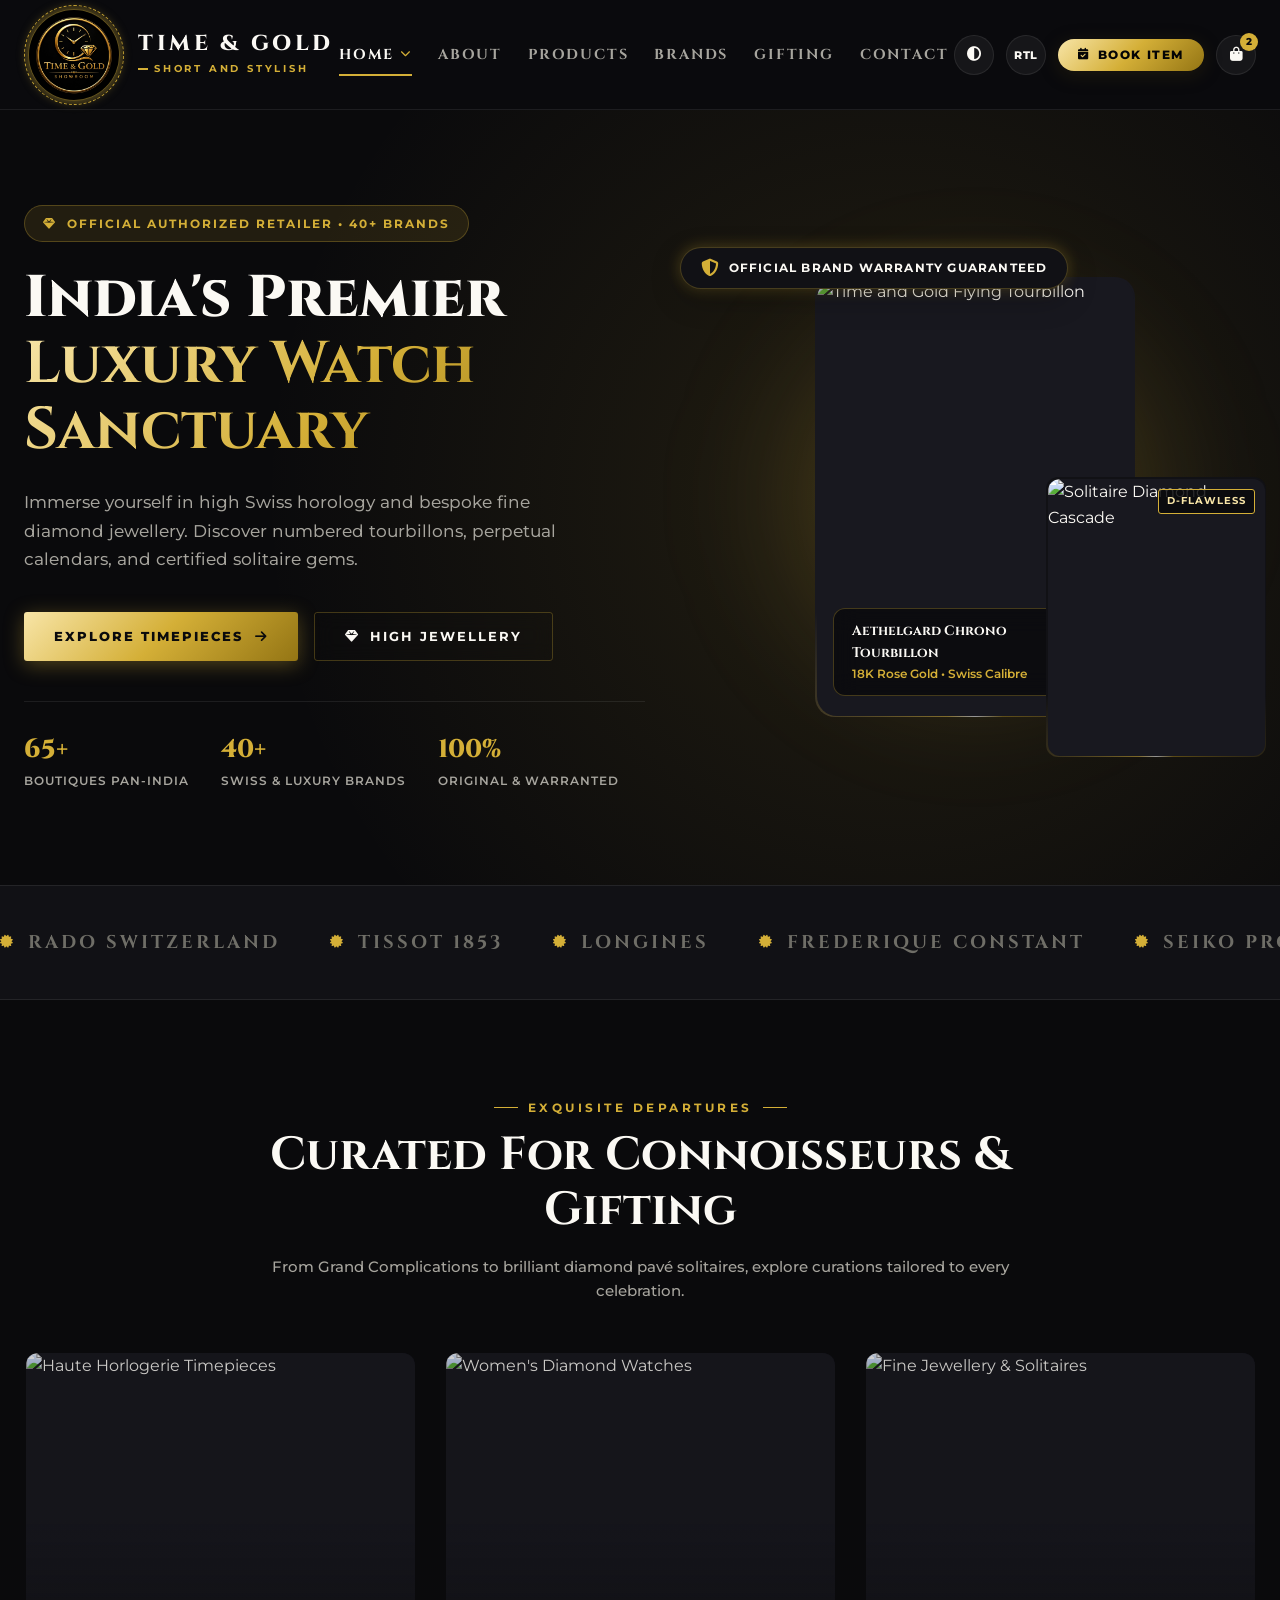
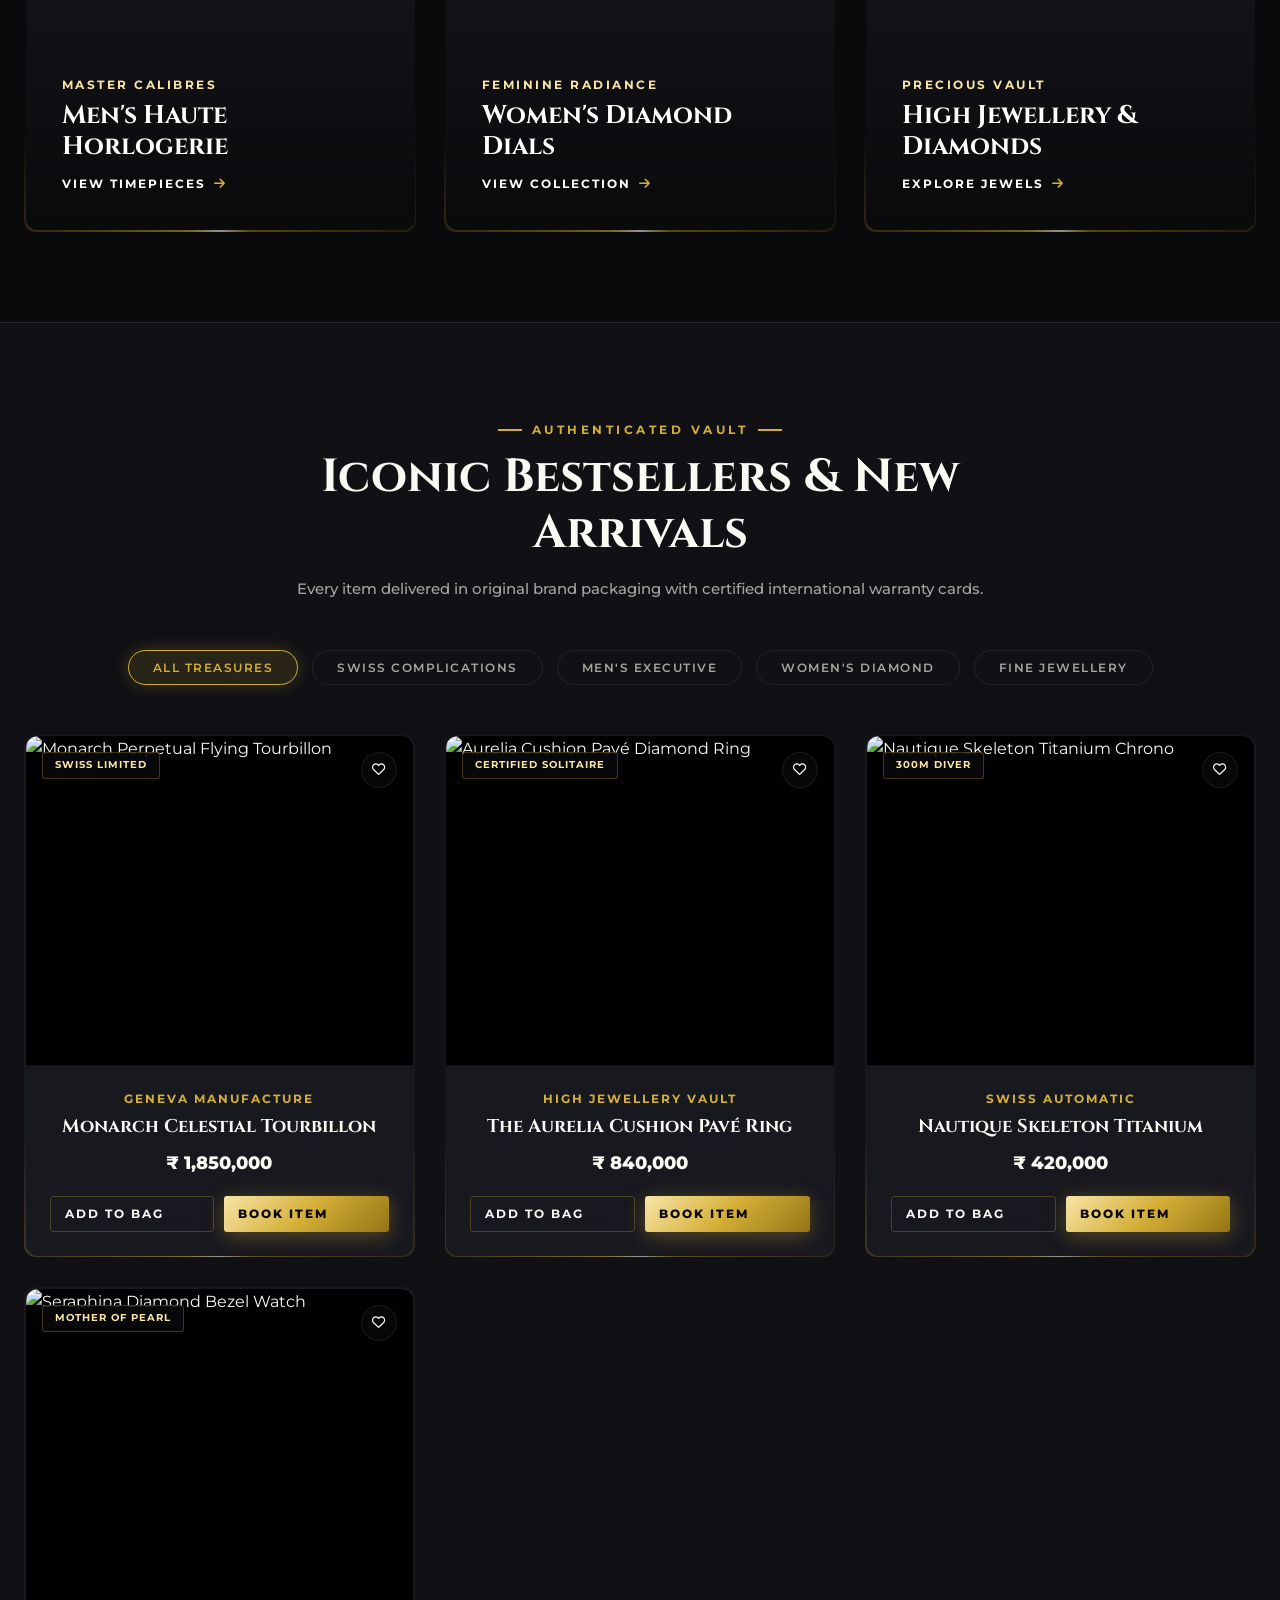
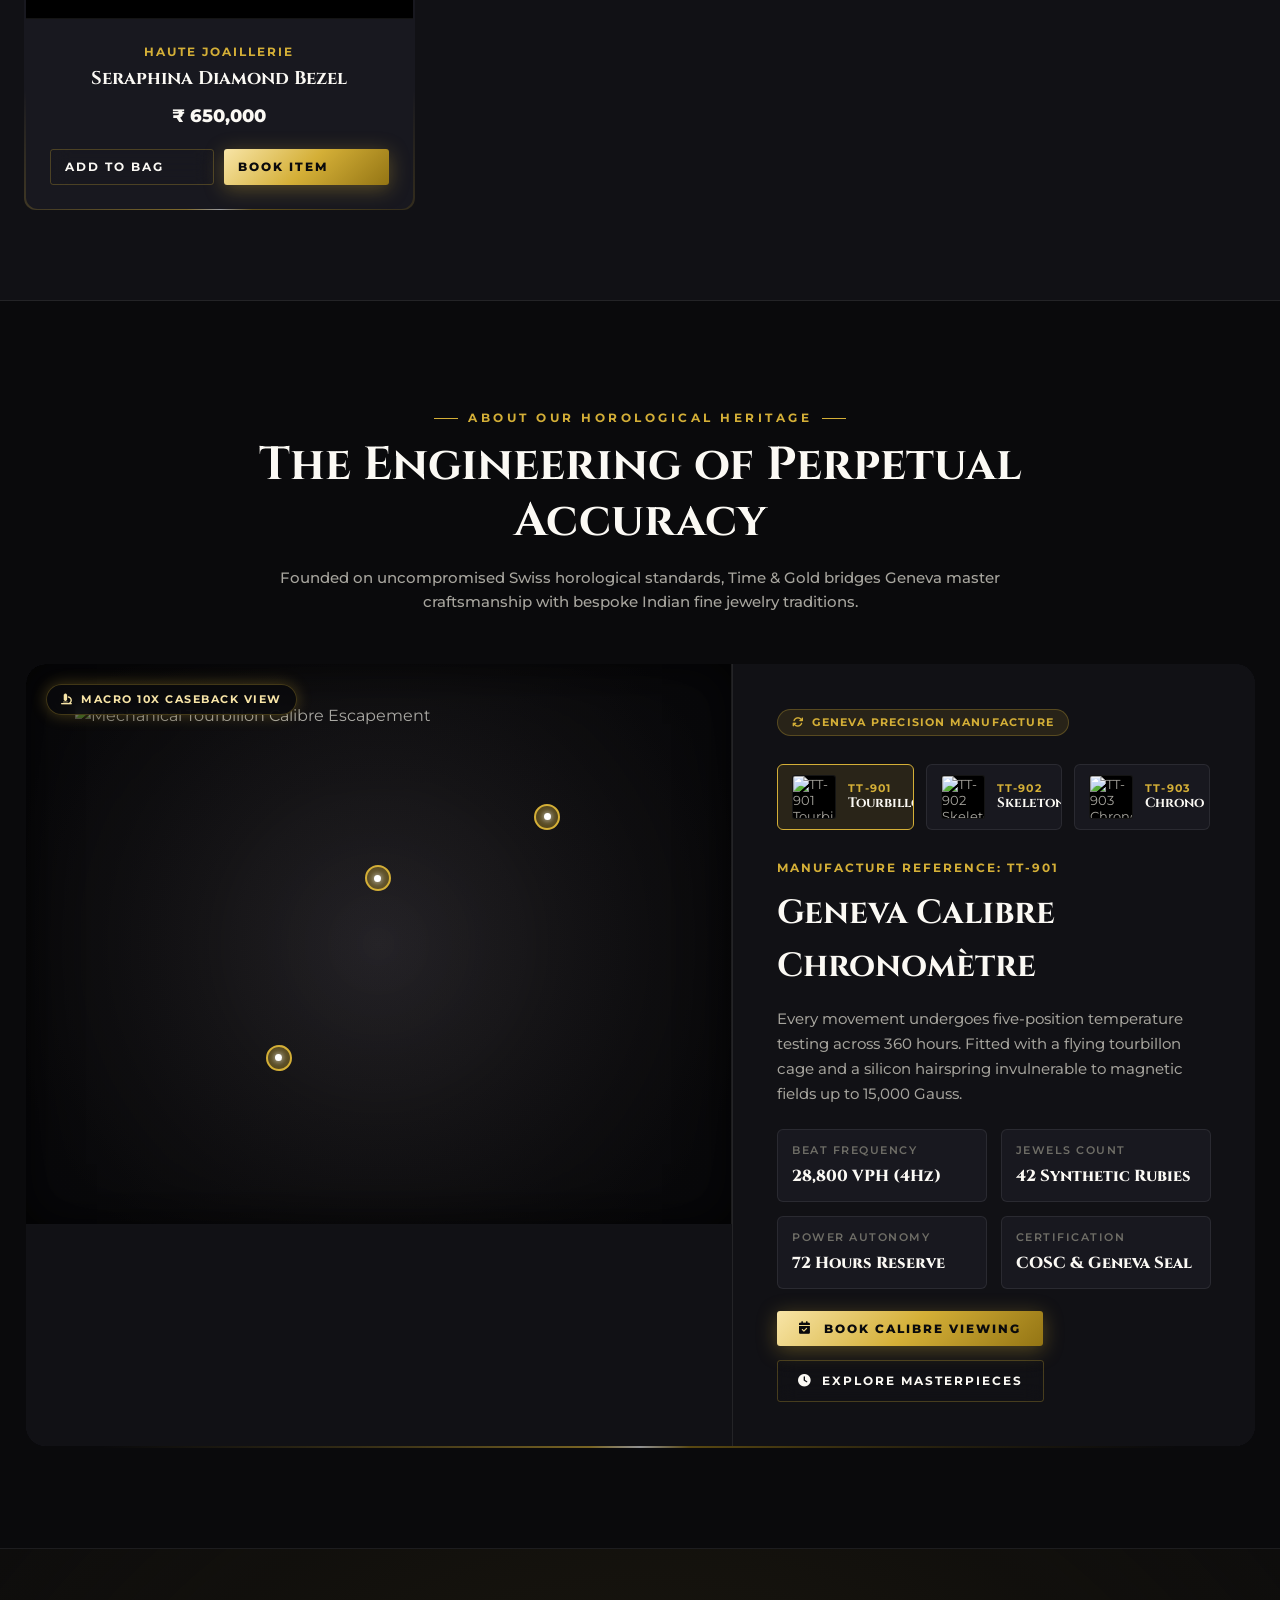
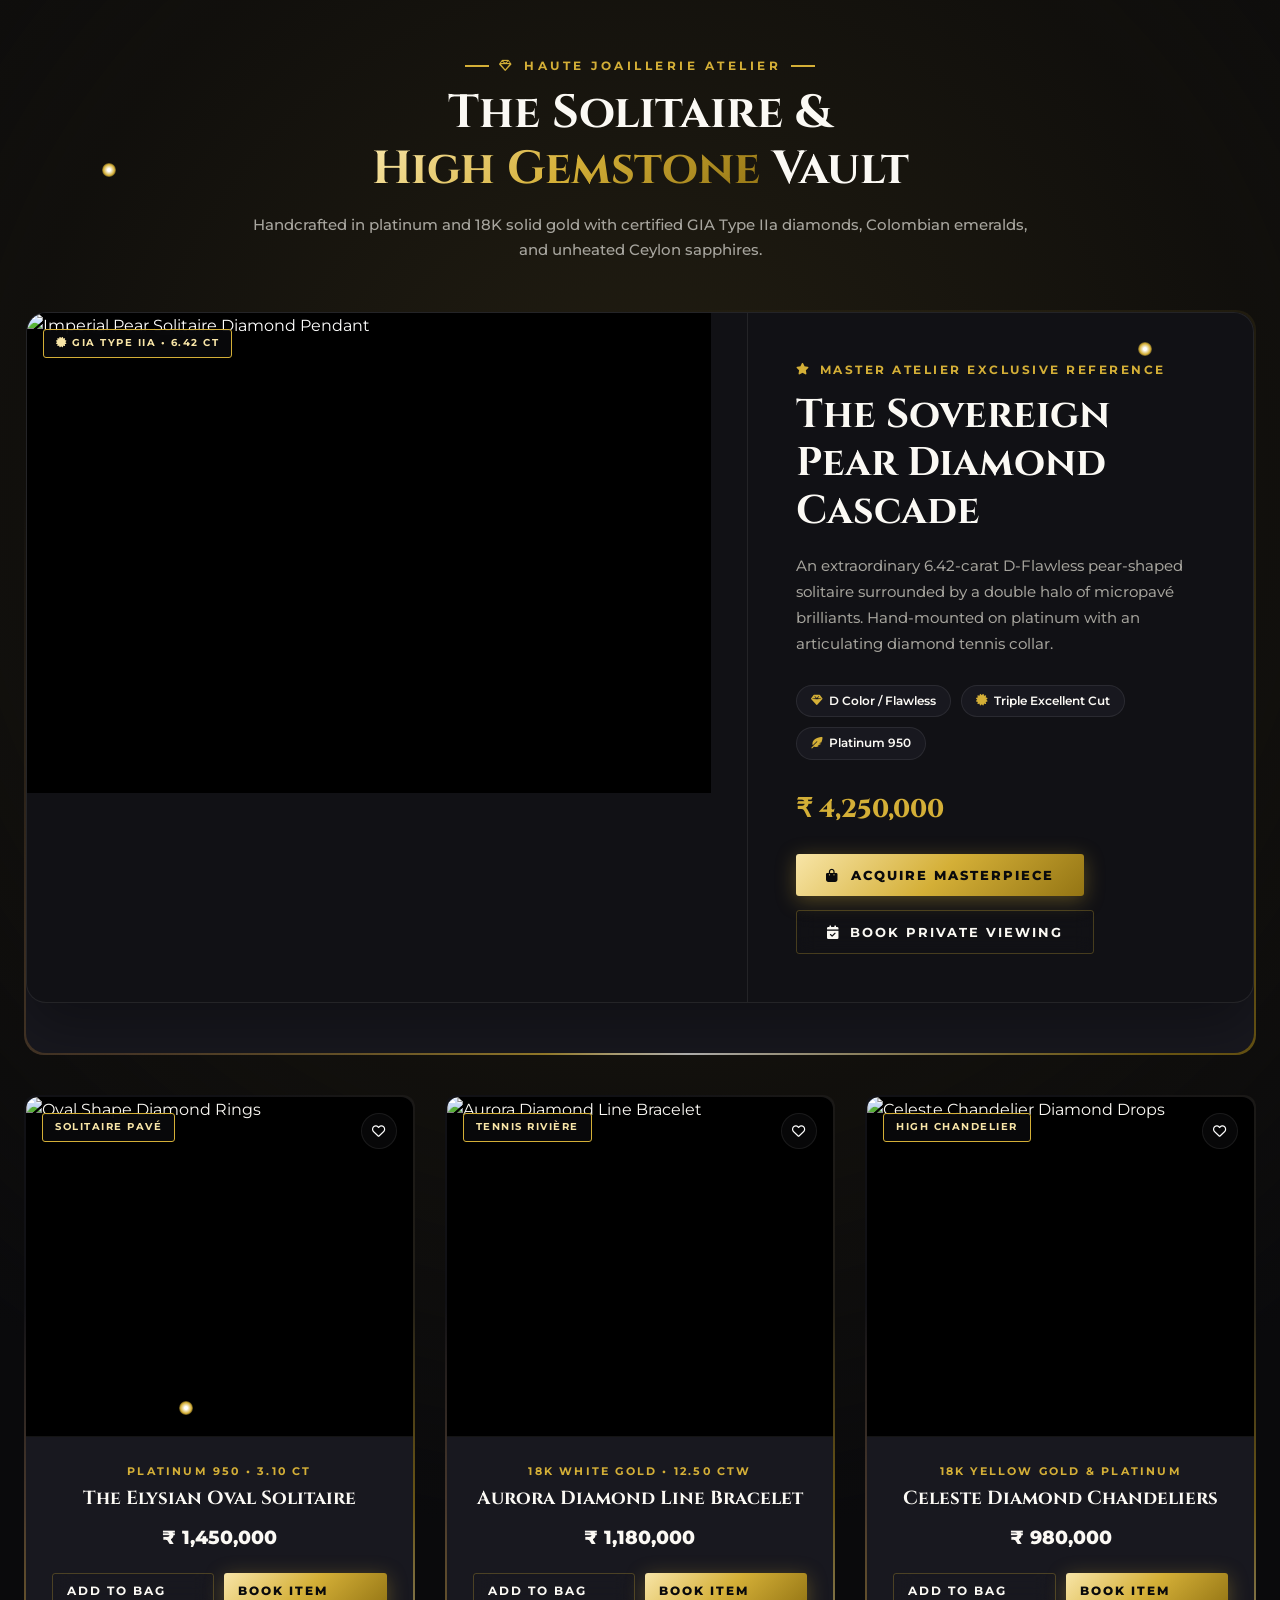
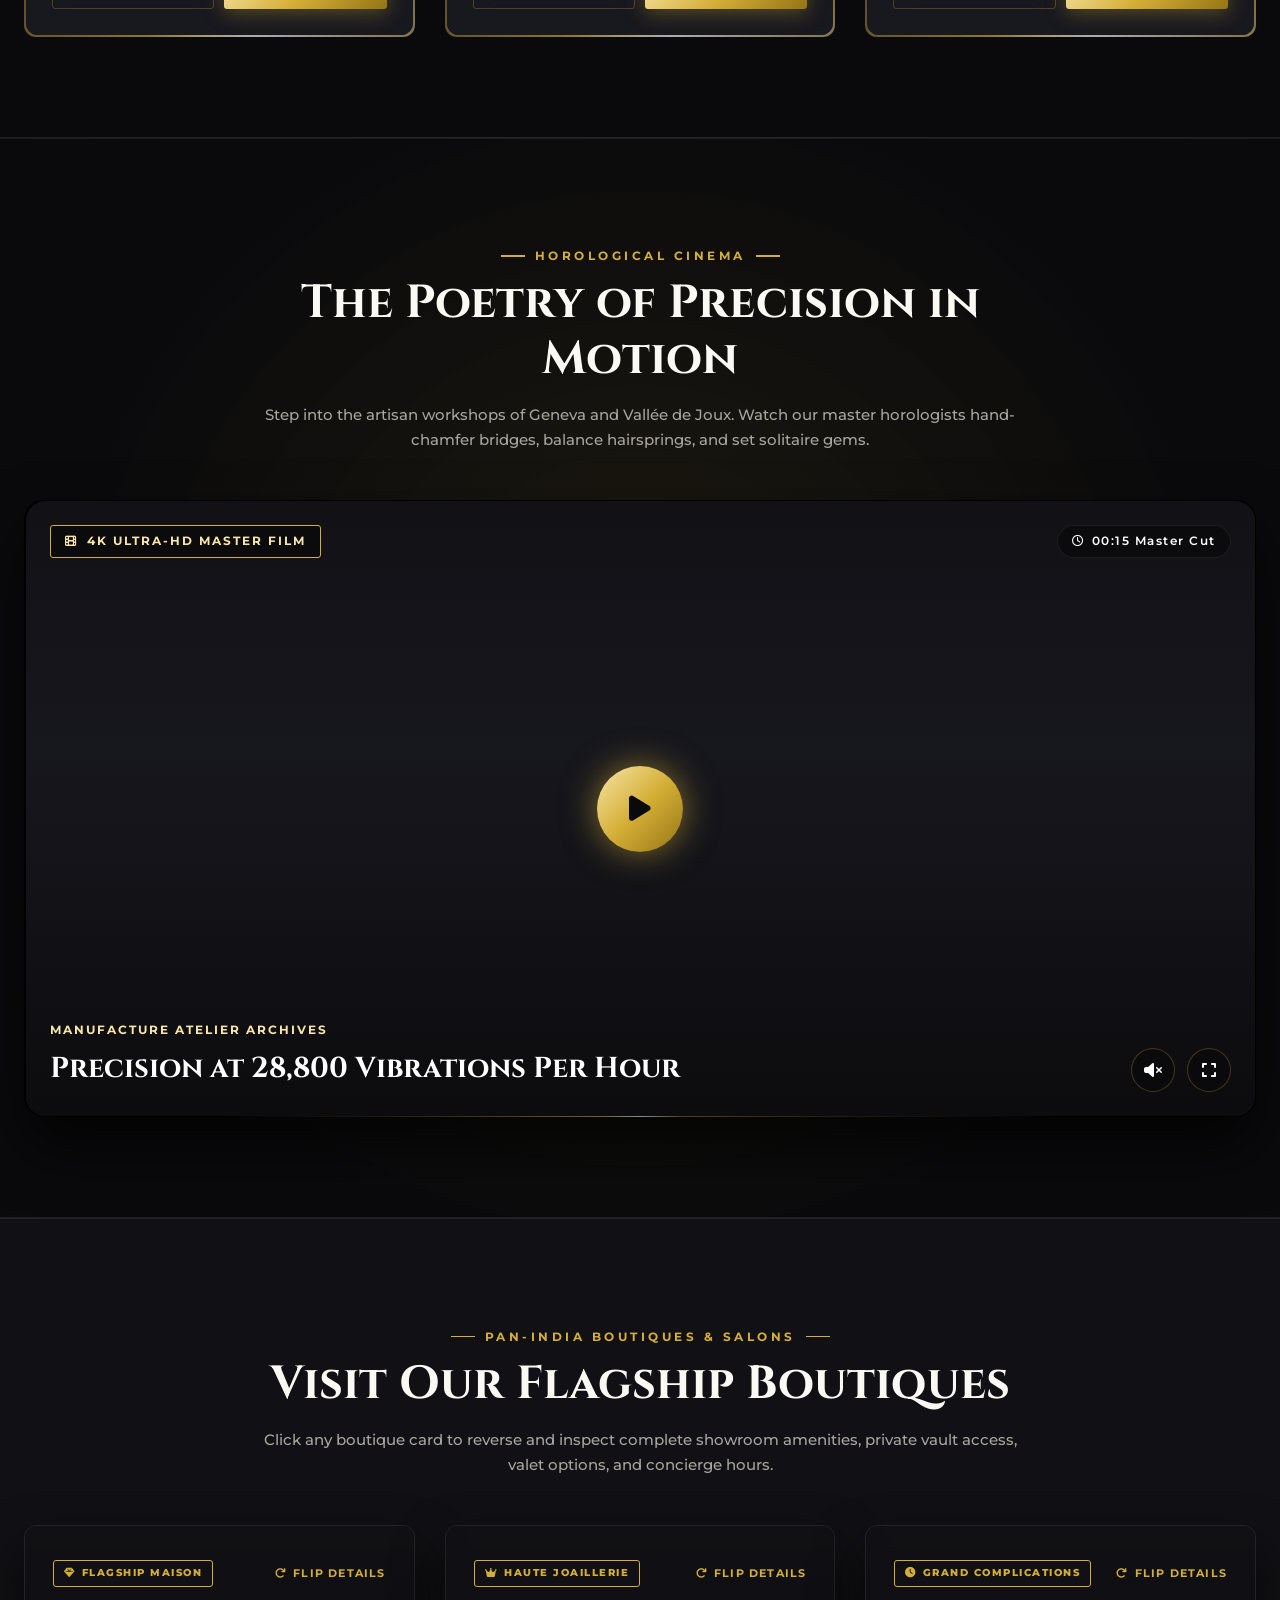
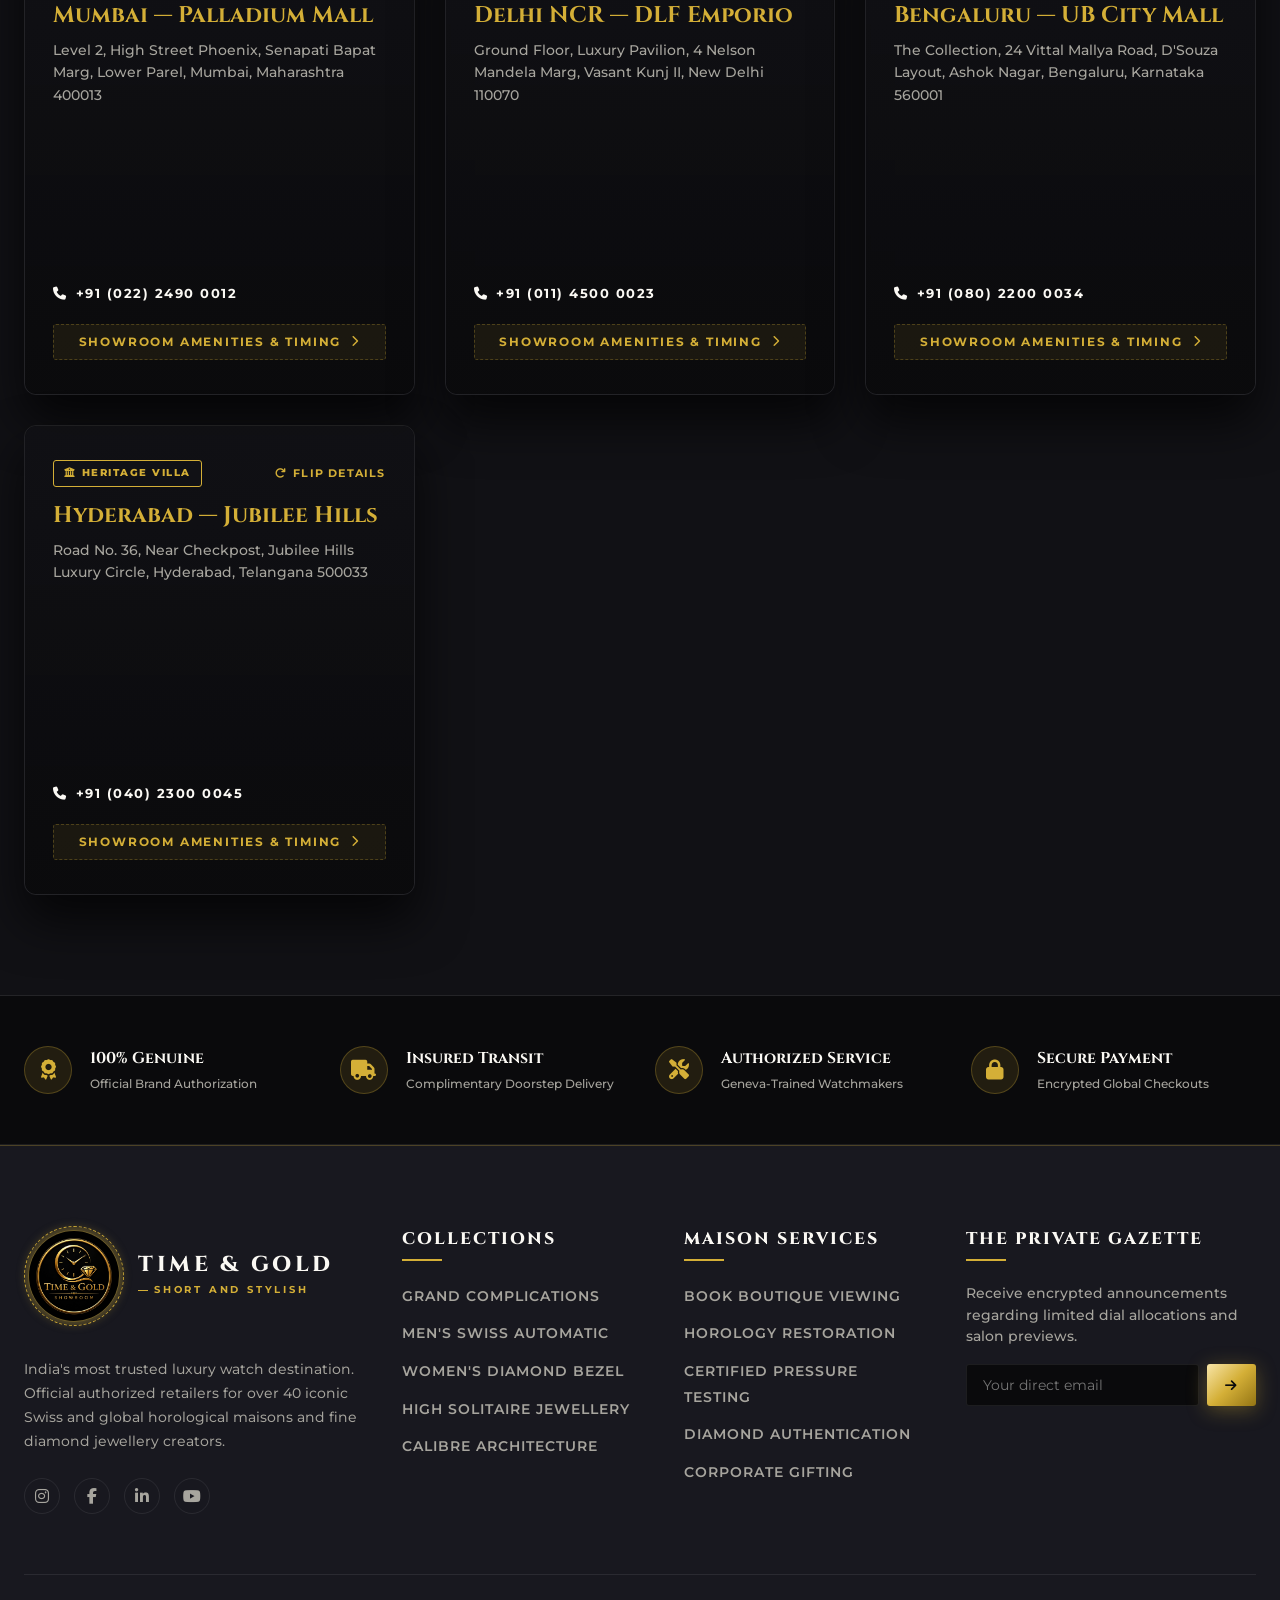
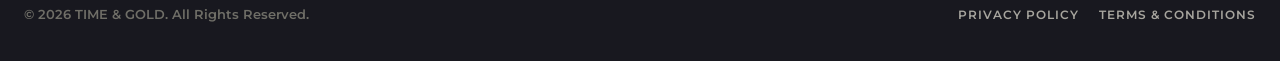
==== commit ec9a8d47: "Add files via upload" ====
--- a/index.html
+++ b/index.html
@@ -13,7 +13,7 @@
   <!-- Font Awesome Icons -->
   <link rel="stylesheet" href="https://cdnjs.cloudflare.com/ajax/libs/font-awesome/6.5.1/css/all.min.css" />
 
-  <link rel="stylesheet" href="index.css">
+ <link rel="stylesheet" href="index.css">
 </head>
 <body>
 
@@ -80,7 +80,6 @@
                   <i class="fa-solid fa-home"></i>
                   <div class="dropdown-vault-info">
                     <span class="dropdown-vault-title">Home-1</span>
-                    
                   </div>
                 </a>
               </li>
@@ -89,7 +88,6 @@
                   <i class="fa-solid fa-home"></i>
                   <div class="dropdown-vault-info">
                     <span class="dropdown-vault-title">Home-2</span>
-                    
                   </div>
                 </a>
               </li>
@@ -602,7 +600,7 @@
     <div class="container">
       <div class="section-header">
         <span class="section-subtitle"><i class="fa-regular fa-gem"></i> Haute Joaillerie Atelier</span>
-        <h2 class="section-title">The Solitaire &amp; <span class="diamond-gradient-text">High Gemstone</span> Vault</h2>
+        <h2 class="section-title">The Solitaire &amp; <span class="gold-gradient-text">High Gemstone</span> Vault</h2>
         <p style="color: var(--text-secondary); font-size: 0.95rem; font-weight: 500;">
           Handcrafted in platinum and 18K solid gold with certified GIA Type IIa diamonds, Colombian emeralds, and unheated Ceylon sapphires.
         </p>
@@ -1377,7 +1375,7 @@
 
   <!-- JAVASCRIPT LOGIC & INTERACTION ENGINE -->
   <script src="index.js">
-   
+    
   </script>
 </body>
 </html>
--- a/index.css
+++ b/index.css
@@ -12,9 +12,9 @@
       --gold-light: #F6E2A0;
       --gold-dark: #997A15;
       --gold-gradient: linear-gradient(135deg, #F8E5A7 0%, #D4AF37 50%, #947514 100%);
-      --diamond-gradient: linear-gradient(135deg, #E6F7FF 0%, #D4AF37 40%, #B9F2FF 70%, #FFFFFF 100%);
+      --diamond-gradient: linear-gradient(135deg, #FFFFFF 0%, #F8E5A7 40%, #D4AF37 70%, #FFFFFF 100%);
       --gold-glow: 0 0 25px rgba(212, 175, 55, 0.35);
-      --diamond-glow: 0 0 30px rgba(185, 242, 255, 0.45);
+      --diamond-glow: 0 0 30px rgba(248, 229, 167, 0.45);
       --rose-accent: #E2A76F;
     }
 
@@ -57,7 +57,7 @@
       --gold-light: #7b5505;
       --gold-dark: #573c03;
       --gold-gradient: linear-gradient(135deg, #b8860b 0%, #d4af37 40%, #7b5505 100%);
-      --diamond-gradient: linear-gradient(135deg, #0284c7 0%, #a37513 45%, #0369a1 100%);
+      --diamond-gradient: linear-gradient(135deg, #cf9b15 0%, #d4af37 45%, #8a6200 100%);
       --gradient-text-filter: drop-shadow(0 1px 1px rgba(0, 0, 0, 0.15));
       --boutique-overlay-front: linear-gradient(180deg, rgba(255, 255, 255, 0.92) 0%, rgba(246, 241, 230, 0.97) 100%);
       --boutique-overlay-back: linear-gradient(180deg, rgba(255, 255, 255, 0.95) 0%, rgba(242, 236, 222, 0.99) 100%);
@@ -432,7 +432,6 @@
       pointer-events: none;
     }
 
-    /* Animated Gold Light Accent on Dropdown Top Border */
     .dropdown-vault-menu::before {
       content: '';
       position: absolute;
@@ -720,10 +719,10 @@
       background: conic-gradient(
         from 0deg,
         transparent 0%,
-        rgba(212, 175, 55, 0.1) 20%,
+        rgba(212, 175, 55, 0.15) 20%,
         #997a15 35%,
         #ffffff 48%,
-        #b9f2ff 51%,
+        #f8e5a7 51%,
         #d4af37 54%,
         rgba(226, 167, 111, 0.4) 65%,
         transparent 80%,
@@ -737,7 +736,7 @@
 
     .border-glow-jewel:hover::before {
       opacity: 1;
-      filter: drop-shadow(0 0 20px #b9f2ff) drop-shadow(0 0 12px var(--gold-primary));
+      filter: drop-shadow(0 0 20px #f8e5a7) drop-shadow(0 0 12px var(--gold-primary));
       animation-duration: 3s;
     }
 
@@ -1471,21 +1470,24 @@
       color: var(--text-primary);
     }
 
-    /* FINE JEWELLERY ATELIER SECTION */
+    /* =========================================================
+       FINE JEWELLERY ATELIER SECTION (NO BLUE COLORS IN HEADER)
+       ========================================================= */
     .jewellery-section {
       padding-block: 100px;
       position: relative;
-      background: radial-gradient(circle at 50% 30%, rgba(185, 242, 255, 0.05) 0%, rgba(212, 175, 55, 0.08) 35%, var(--bg-body) 75%);
+      background: radial-gradient(circle at 50% 30%, rgba(212, 175, 55, 0.12) 0%, rgba(153, 122, 21, 0.05) 45%, var(--bg-body) 75%);
       border-block: 1px solid var(--border-color-subtle);
       overflow: hidden;
     }
 
+    /* Warm Gold Sparkles */
     .jewel-sparkle-ambient {
       position: absolute;
       pointer-events: none;
       width: 14px;
       height: 14px;
-      background: radial-gradient(circle, #ffffff 10%, #b9f2ff 50%, transparent 80%);
+      background: radial-gradient(circle, #ffffff 15%, var(--gold-primary) 55%, transparent 80%);
       border-radius: 50%;
       z-index: 2;
     }
@@ -1493,6 +1495,15 @@
     .jewel-sparkle-1 { top: 12%; left: 8%; }
     .jewel-sparkle-2 { top: 22%; right: 10%; }
     .jewel-sparkle-3 { bottom: 18%; left: 14%; }
+
+    .jewellery-section .section-subtitle {
+      color: var(--gold-primary);
+      text-shadow: none;
+    }
+
+    .jewellery-section .section-subtitle i {
+      color: var(--gold-primary);
+    }
 
     .jewel-feature-hero {
       display: grid;
@@ -1509,7 +1520,7 @@
 
     .jewel-feature-hero:hover {
       border-color: var(--gold-primary);
-      box-shadow: 0 30px 70px rgba(0, 0, 0, 0.5), 0 0 35px rgba(185, 242, 255, 0.25);
+      box-shadow: 0 30px 70px rgba(0, 0, 0, 0.5), 0 0 35px rgba(212, 175, 55, 0.25);
     }
 
     .jewel-hero-media-wrap {
@@ -1604,7 +1615,7 @@
 
     .jewel-card:hover {
       transform: translateY(-8px);
-      box-shadow: 0 25px 50px rgba(0, 0, 0, 0.45), 0 0 30px rgba(185, 242, 255, 0.35);
+      box-shadow: 0 25px 50px rgba(0, 0, 0, 0.45), 0 0 30px rgba(212, 175, 55, 0.35);
     }
 
     .jewel-media-box {
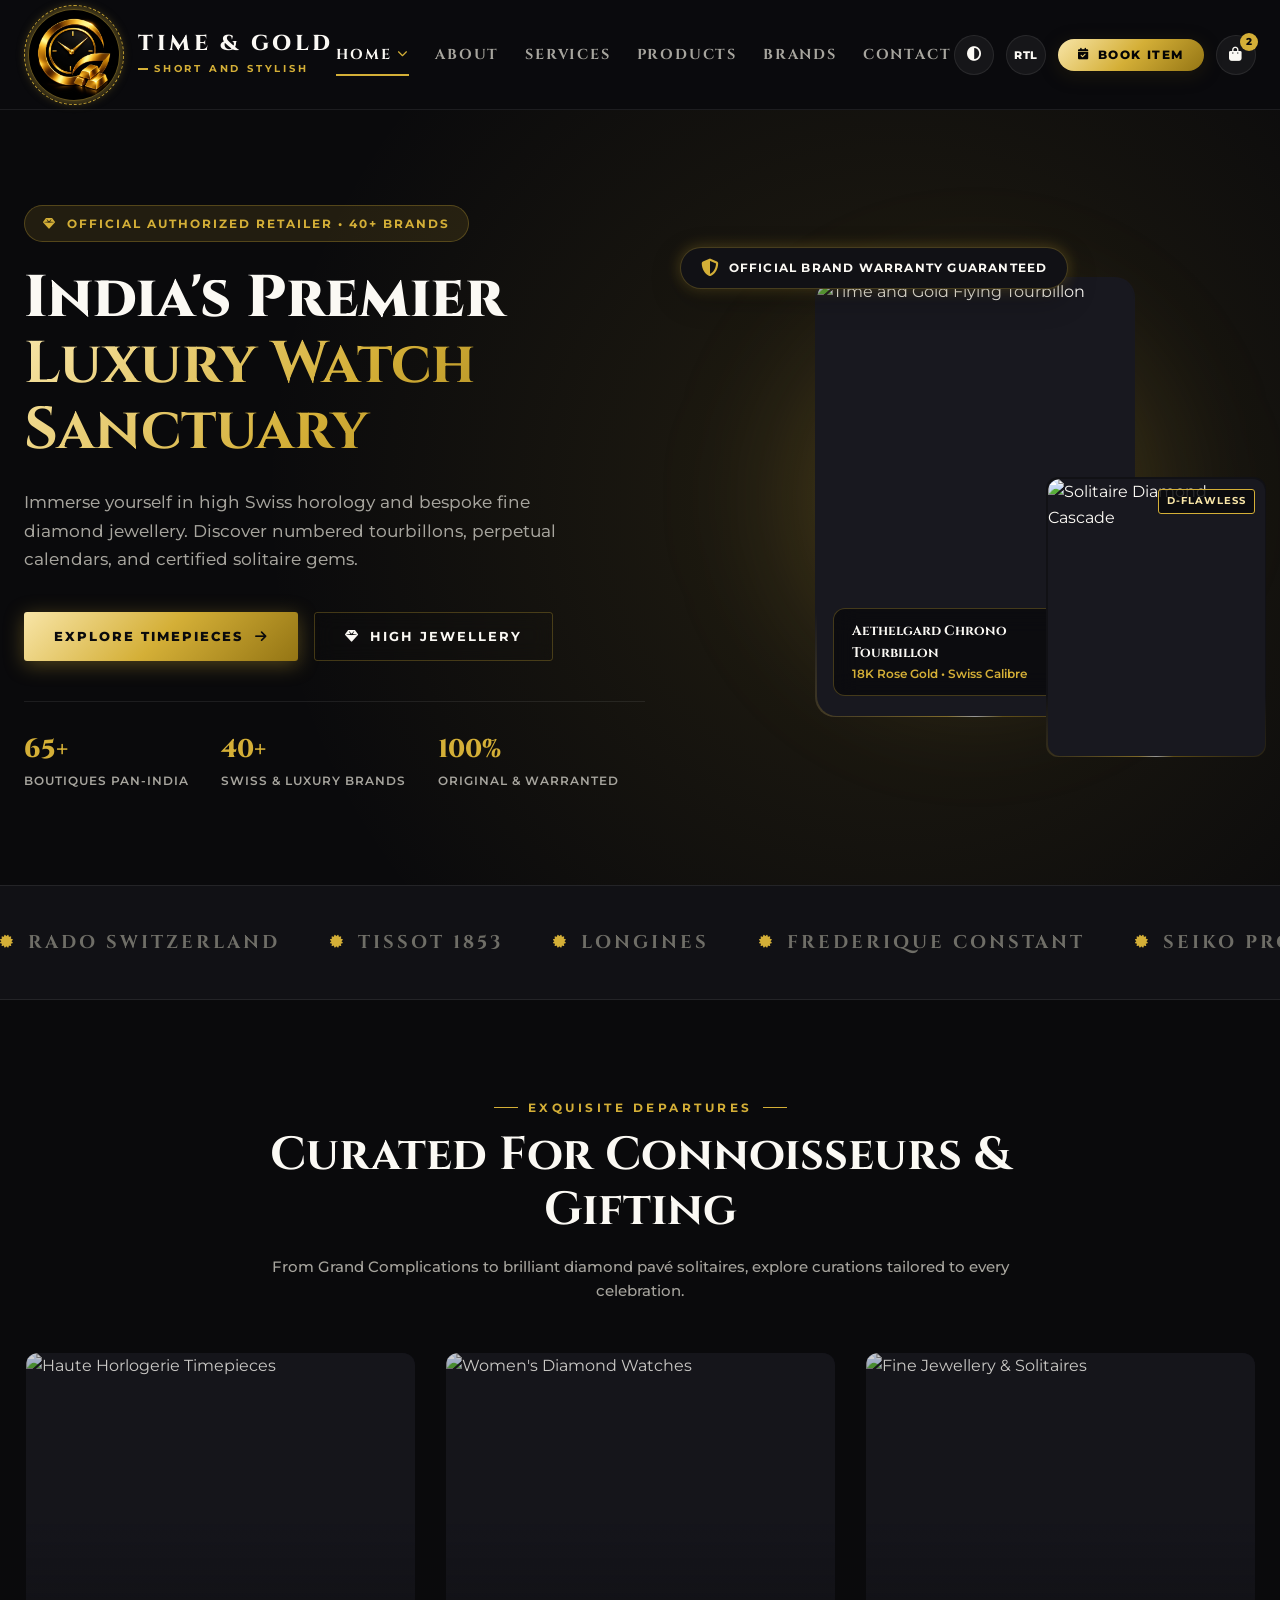
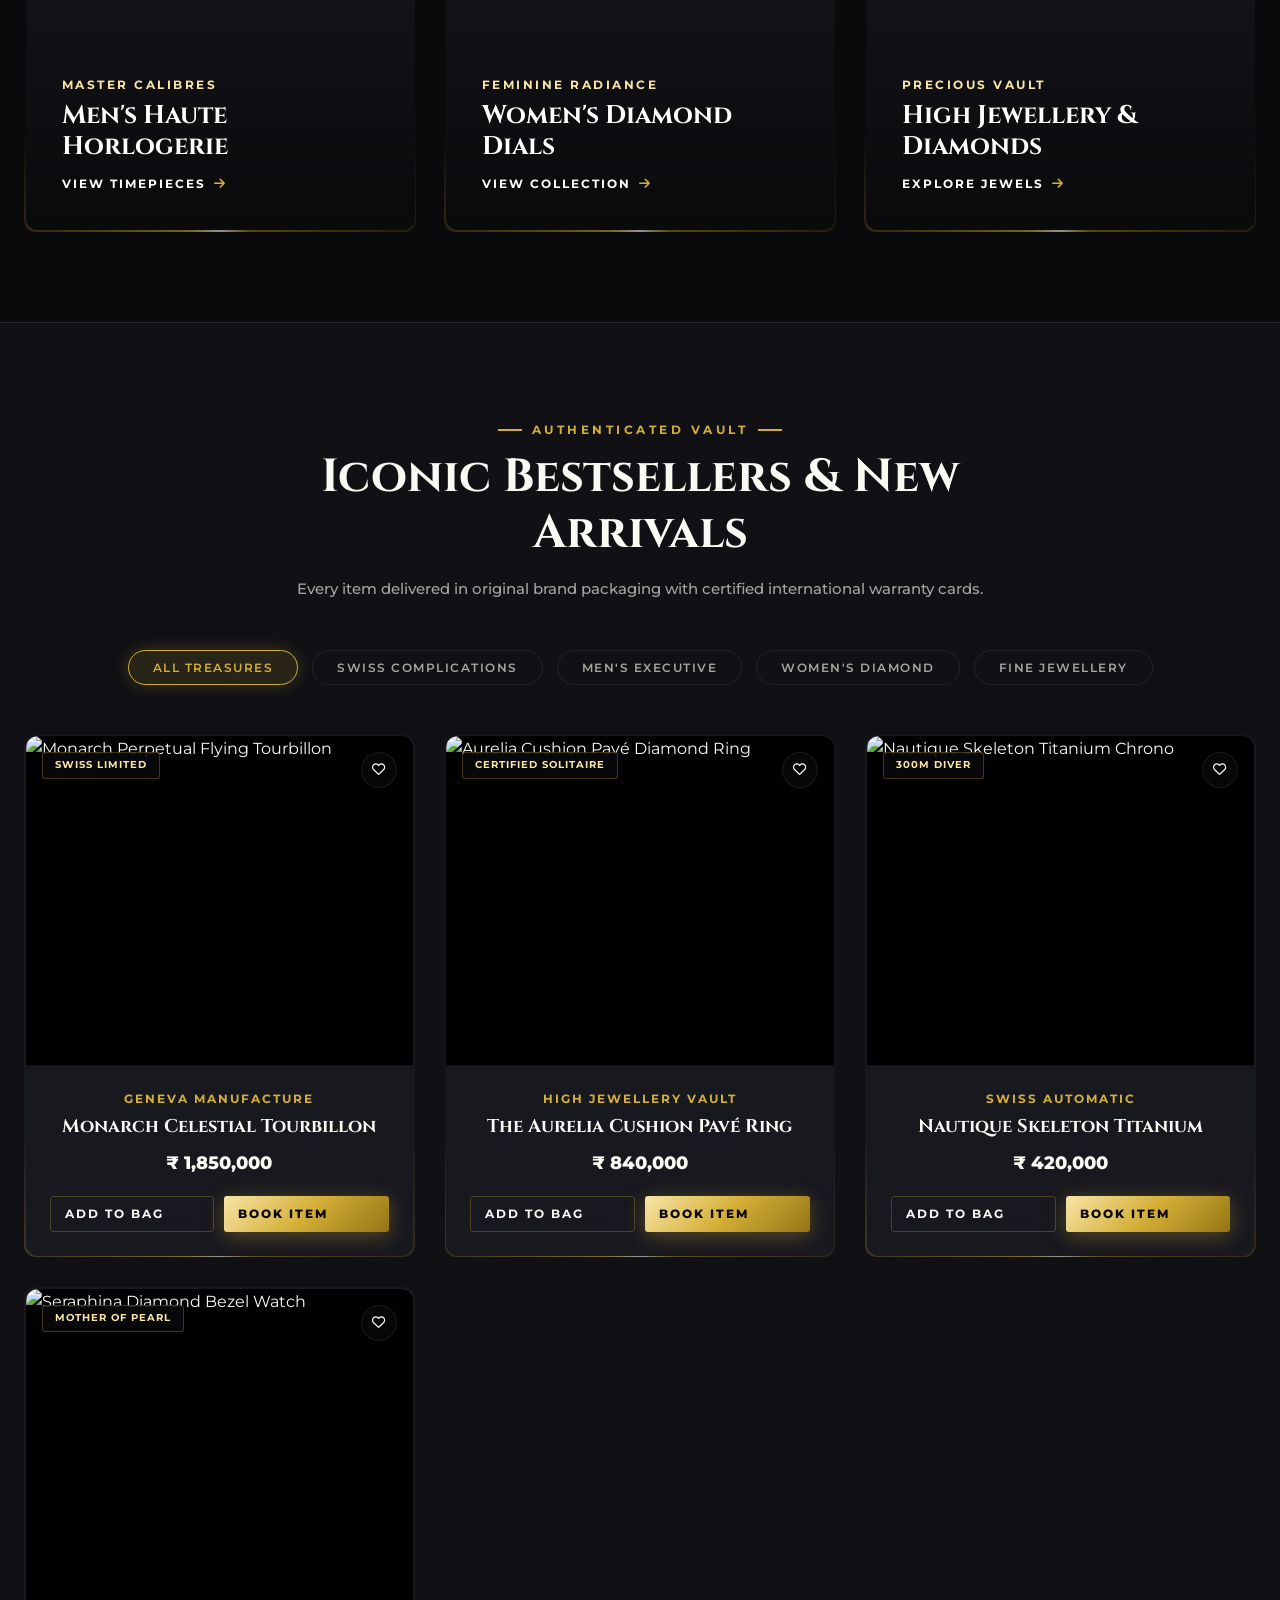
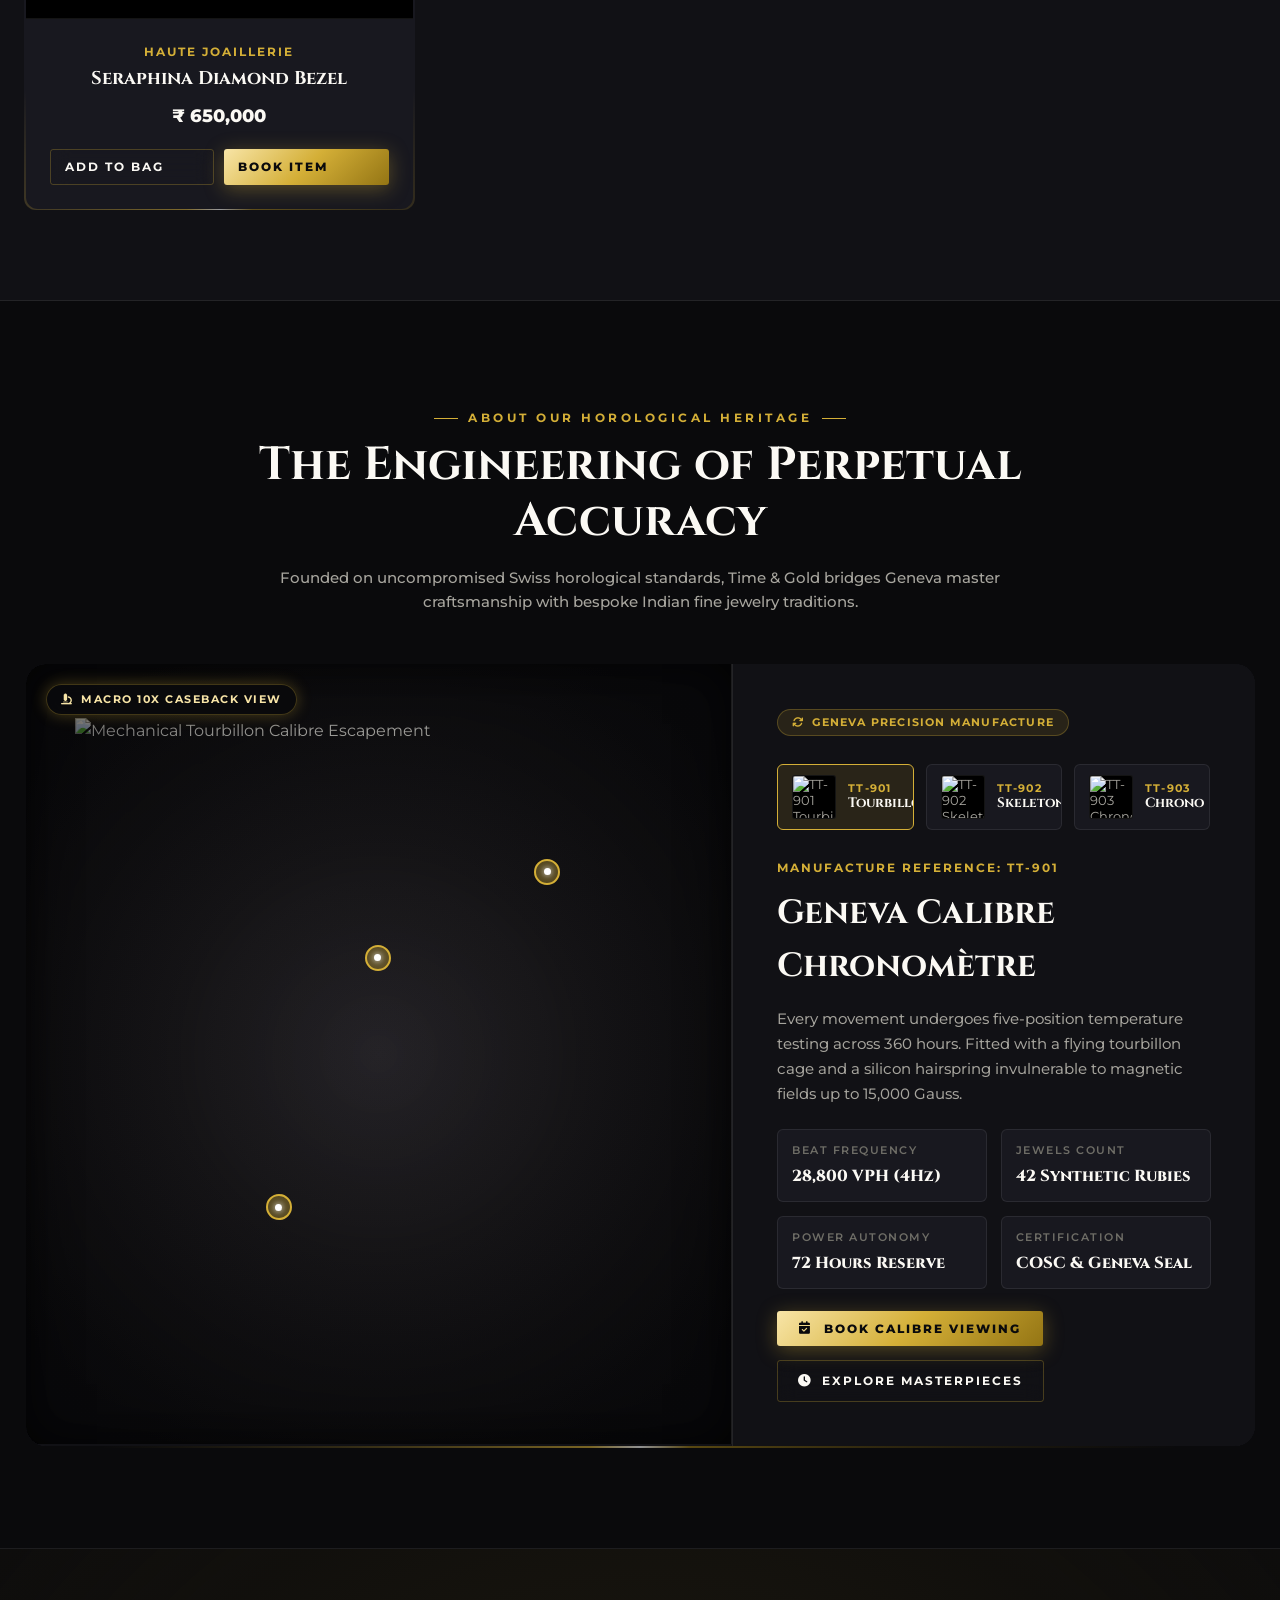
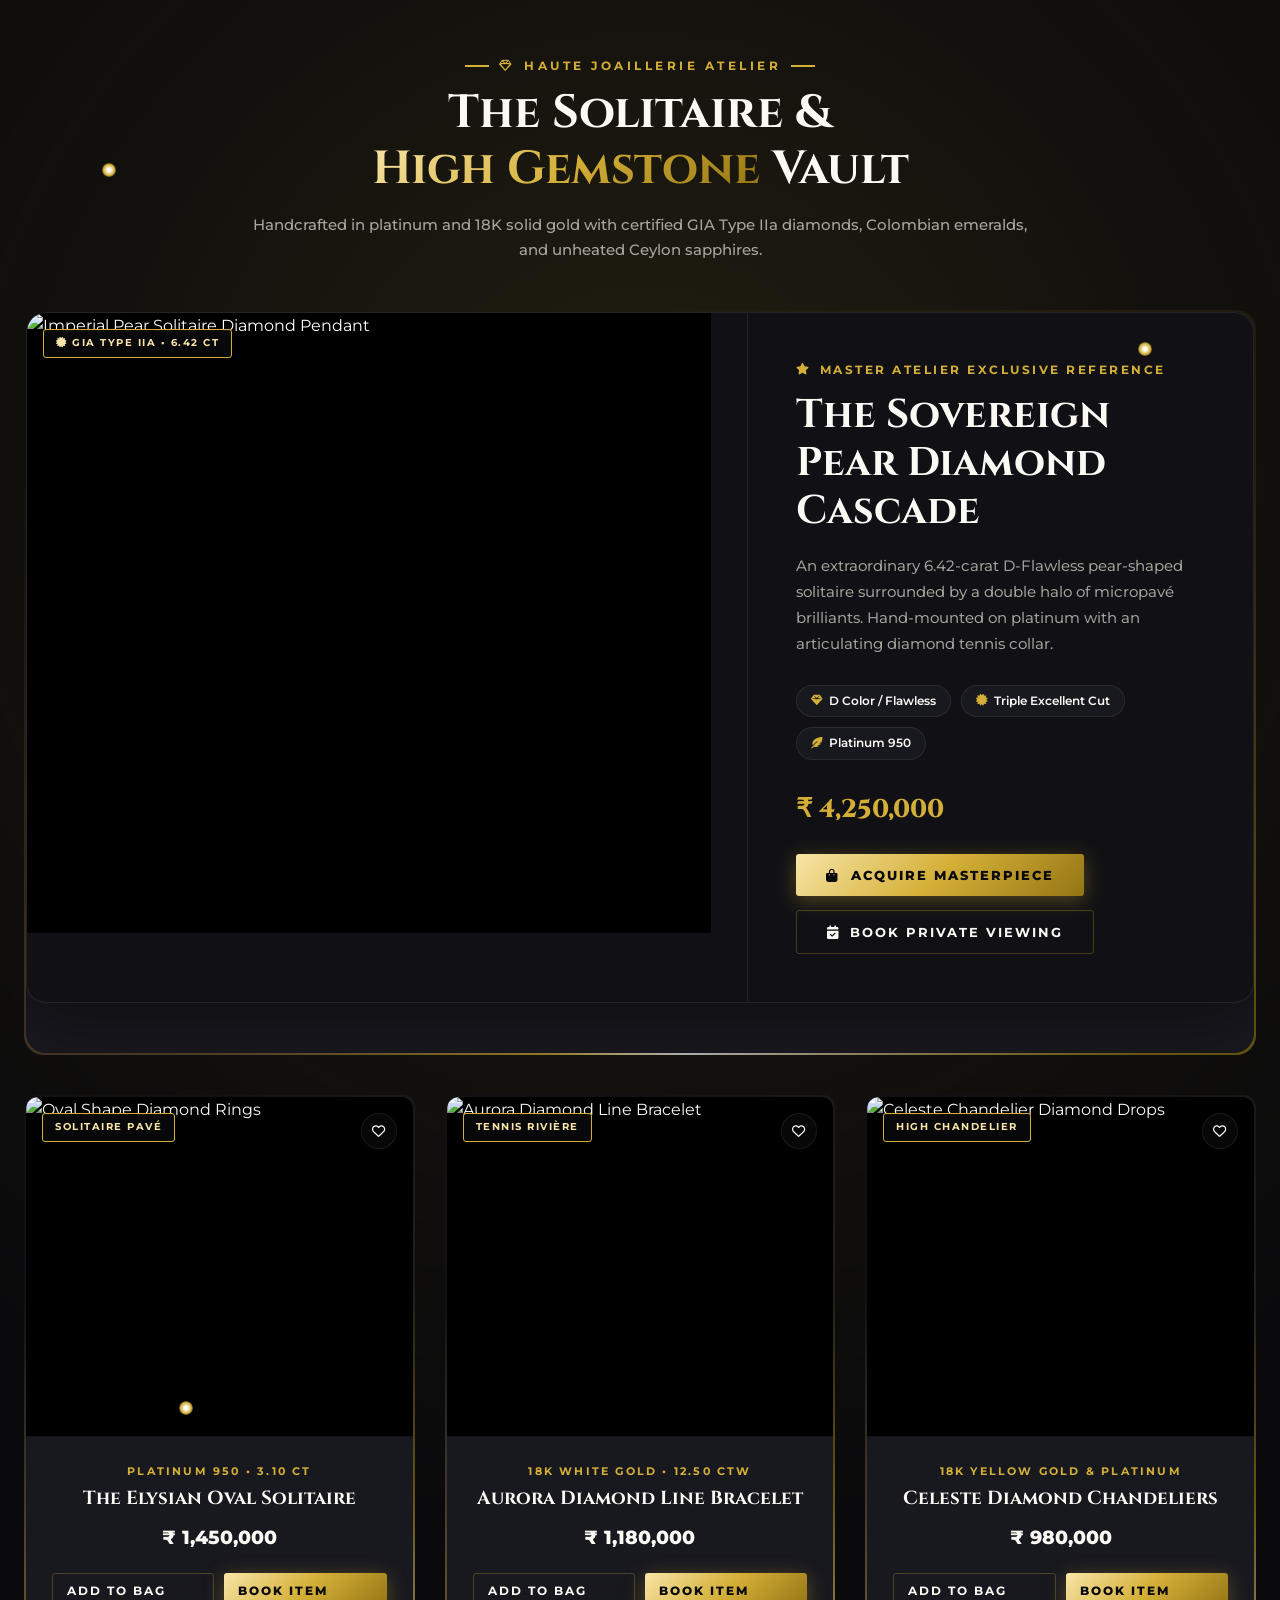
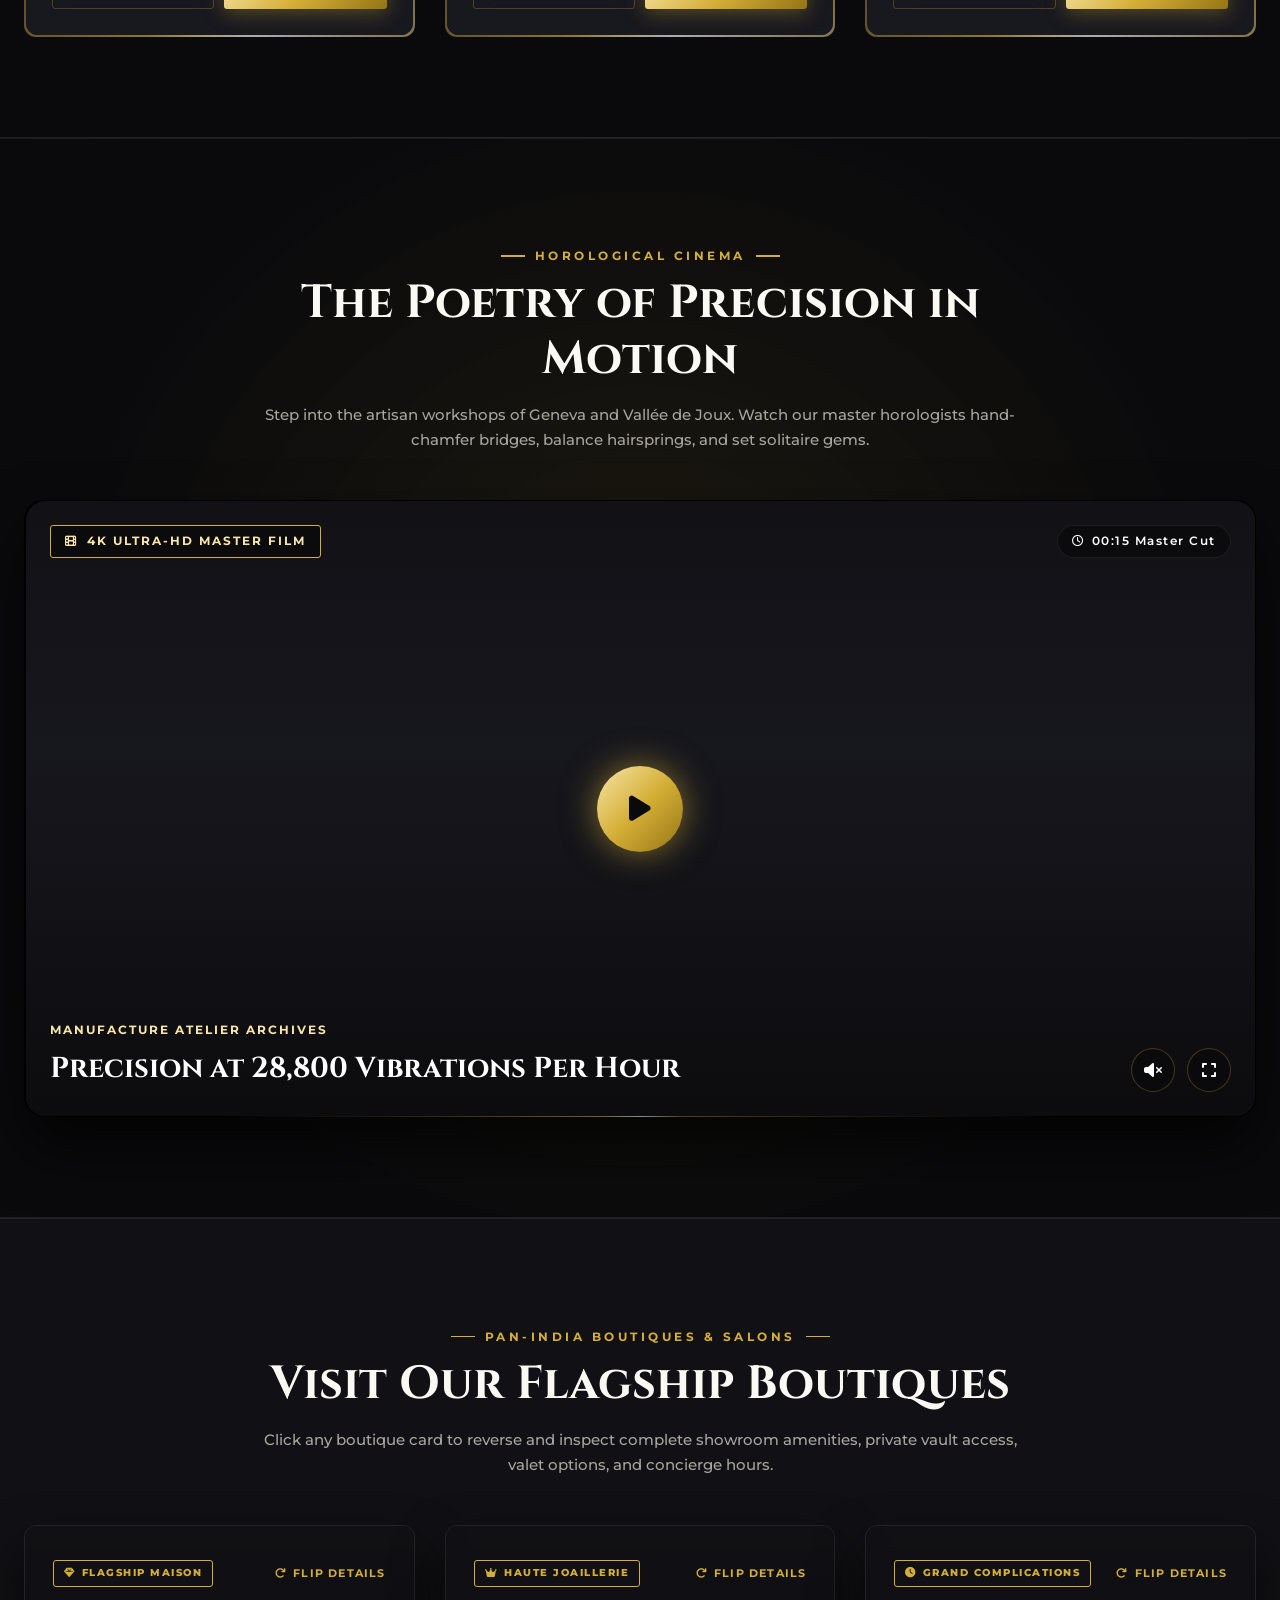
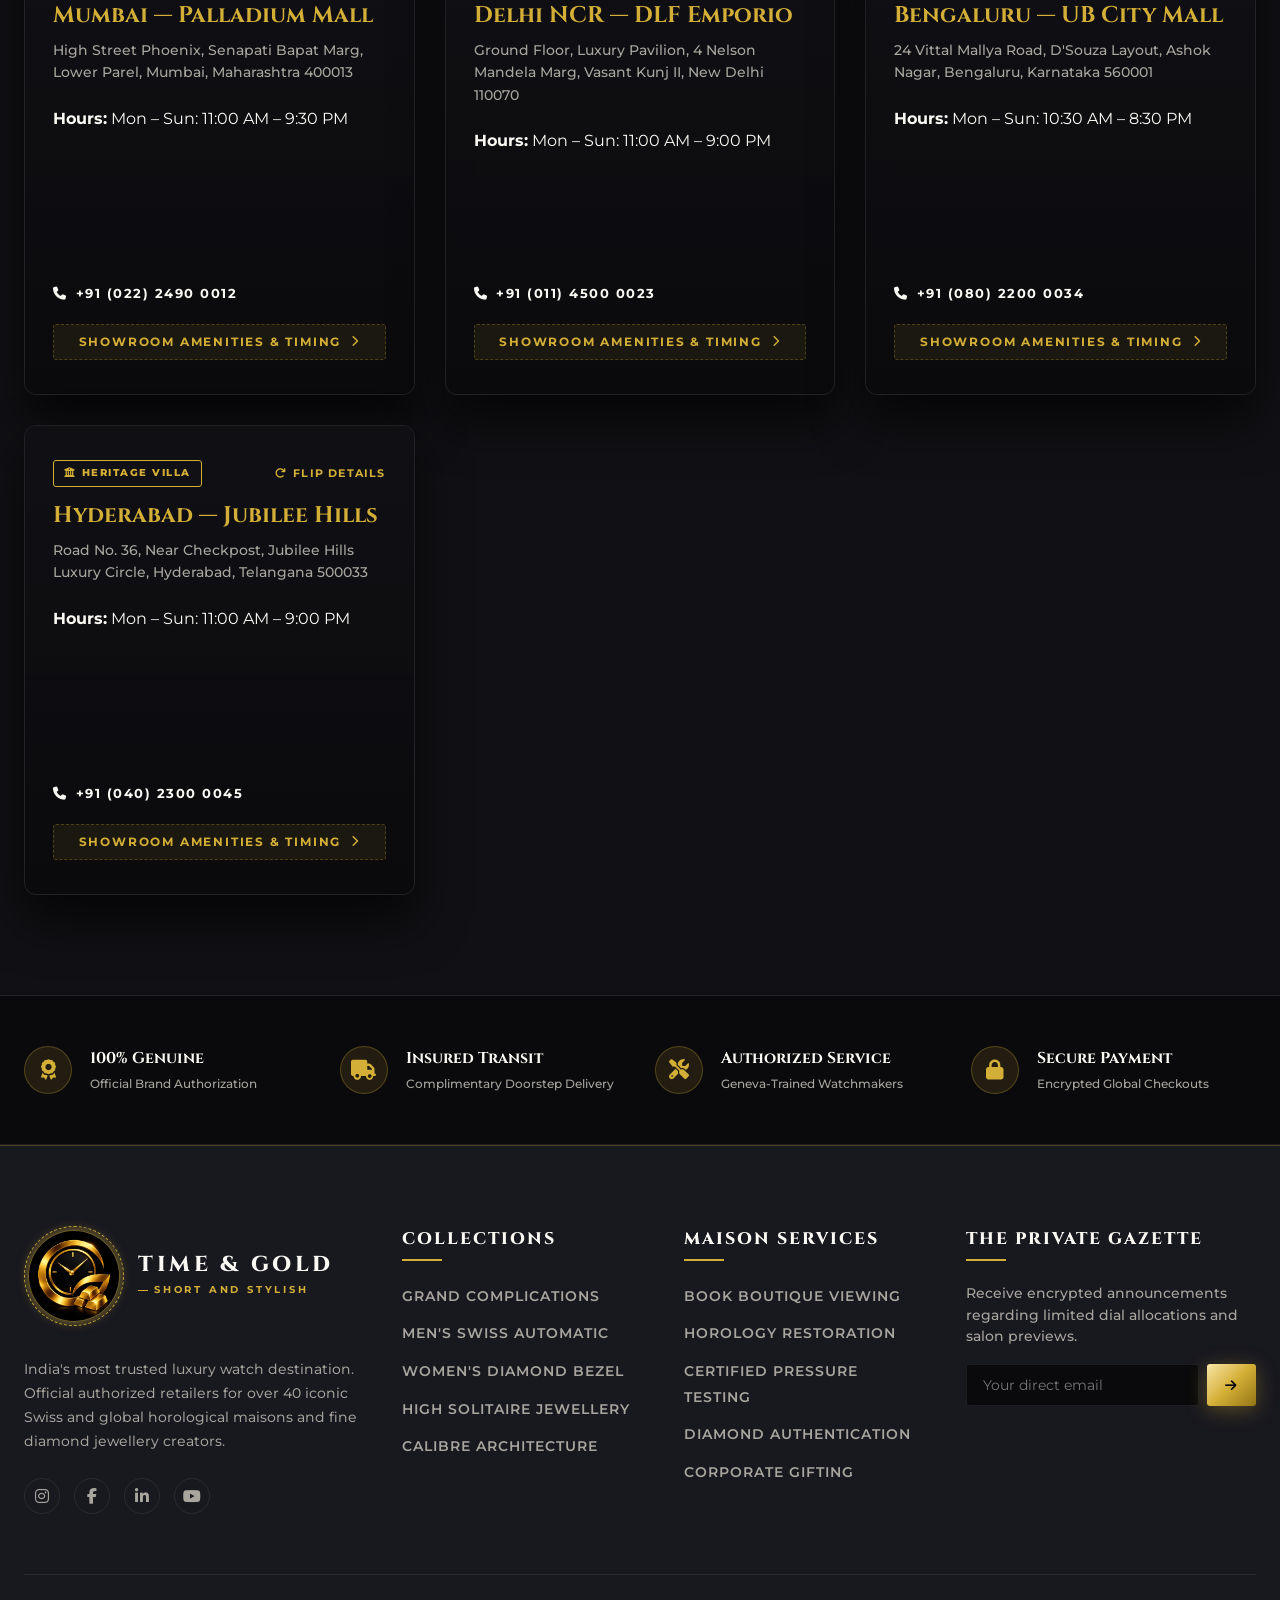
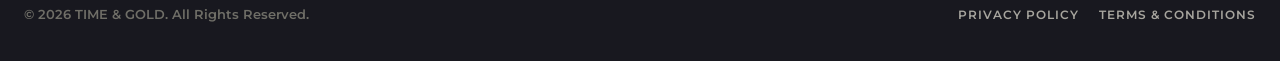
==== commit d3b7c6b8: "Add files via upload" ====
--- a/index.html
+++ b/index.html
@@ -50,7 +50,7 @@
           <div class="brand-dial-ring"></div>
           <img 
             class="brand-logo-img" 
-            src="/df7a79f6-56e5-4fb2-8d94-38247ca04f66.jpg" 
+            src="/348ff6b1-04ec-484f-9048-3adbe8c20263.jpg" 
             alt="Time & Gold Emblem"
             onerror="this.style.display='none'; this.nextElementSibling.style.display='block';"
           />
@@ -98,13 +98,13 @@
             <a href="/aboutus.html" class="nav-link">About</a>
           </li>
           <li class="nav-item">
+            <a href="/services.html" class="nav-link">Services</a>
+          </li>
+          <li class="nav-item">
             <a href="/products.html" class="nav-link">Products</a>
           </li>
           <li class="nav-item">
             <a href="/brands.html" class="nav-link">Brands</a>
-          </li>
-          <li class="nav-item">
-            <a href="/gifting.html" class="nav-link">Gifting</a>
           </li>
           <li class="nav-item">
             <a href="/contact.html" class="nav-link">Contact</a>
@@ -851,8 +851,9 @@
                   </div>
                   <h4 class="boutique-city">Mumbai — Palladium Mall</h4>
                   <p class="boutique-address">
-                    Level 2, High Street Phoenix, Senapati Bapat Marg, Lower Parel, Mumbai, Maharashtra 400013
+                     High Street Phoenix, Senapati Bapat Marg, Lower Parel, Mumbai, Maharashtra 400013
                   </p>
+                  <div><strong>Hours:</strong> Mon – Sun: 11:00 AM – 9:30 PM</div>
                 </div>
                 <div>
                   <a href="tel:+912224900012" class="boutique-contact-link no-flip-action">
@@ -929,6 +930,7 @@
                   <p class="boutique-address">
                     Ground Floor, Luxury Pavilion, 4 Nelson Mandela Marg, Vasant Kunj II, New Delhi 110070
                   </p>
+                  <div><strong>Hours:</strong> Mon – Sun: 11:00 AM – 9:00 PM</div>
                 </div>
                 <div>
                   <a href="tel:+911145000023" class="boutique-contact-link no-flip-action">
@@ -1003,8 +1005,9 @@
                   </div>
                   <h4 class="boutique-city">Bengaluru — UB City Mall</h4>
                   <p class="boutique-address">
-                    The Collection, 24 Vittal Mallya Road, D'Souza Layout, Ashok Nagar, Bengaluru, Karnataka 560001
+                    24 Vittal Mallya Road, D'Souza Layout, Ashok Nagar, Bengaluru, Karnataka 560001
                   </p>
+                  <div><strong>Hours:</strong> Mon – Sun: 10:30 AM – 8:30 PM</div>
                 </div>
                 <div>
                   <a href="tel:+918022000034" class="boutique-contact-link no-flip-action">
@@ -1081,6 +1084,7 @@
                   <p class="boutique-address">
                     Road No. 36, Near Checkpost, Jubilee Hills Luxury Circle, Hyderabad, Telangana 500033
                   </p>
+                  <div><strong>Hours:</strong> Mon – Sun: 11:00 AM – 9:00 PM</div>
                 </div>
                 <div>
                   <a href="tel:+914023000045" class="boutique-contact-link no-flip-action">
@@ -1193,7 +1197,7 @@
               <div class="brand-dial-ring"></div>
               <img 
                 class="brand-logo-img" 
-                src="/df7a79f6-56e5-4fb2-8d94-38247ca04f66.jpg" 
+                src="/348ff6b1-04ec-484f-9048-3adbe8c20263.jpg" 
                 alt="Time & Gold Emblem"
                 onerror="this.style.display='none'; this.nextElementSibling.style.display='block';"
               />
@@ -1319,14 +1323,24 @@
         <i class="fa-solid fa-xmark"></i>
       </button>
 
-      <div style="text-align: center; margin-bottom: 24px;">
-        <div class="gold-gradient-text" style="font-family: var(--font-display); font-size: 1.45rem; font-weight: 800; letter-spacing: 2px;">
-          TIME &amp; GOLD
-        </div>
-        <div style="font-size: 0.82rem; color: var(--text-secondary); margin-top: 4px; font-weight: 600;">
-          Reserve Private Viewing &amp; Item Allocation
-        </div>
-      </div>
+      <a href="#home" class="brand-logo" style="margin-bottom: 16px;" aria-label="Time & Gold Home">
+            <div class="brand-logo-frame">
+              <div class="brand-dial-ring"></div>
+              <img 
+                class="brand-logo-img" 
+                src="/348ff6b1-04ec-484f-9048-3adbe8c20263.jpg" 
+                alt="Time & Gold Emblem"
+                onerror="this.style.display='none'; this.nextElementSibling.style.display='block';"
+              />
+              <svg class="brand-logo-img" viewBox="0 0 100 100" fill="none" role="img" aria-label="Time & Gold Emblem" style="display: none;">
+                <use href="#brandHorologyEmblem" />
+              </svg>
+            </div>
+            <div class="brand-text">
+              <span class="brand-name">Time &amp; Gold</span>
+              <span class="brand-sub">Short and Stylish</span>
+            </div>
+          </a>
 
       <form id="bookingForm">
         <div class="form-group">
--- a/index.css
+++ b/index.css
@@ -1249,7 +1249,7 @@
 
     .calibre-visual-wrapper {
       position: relative;
-      height: 560px;
+      height: 780px;
       background: radial-gradient(circle at center, #1c1c27 0%, #060609 85%);
       overflow: hidden;
       display: flex;
@@ -1525,7 +1525,7 @@
 
     .jewel-hero-media-wrap {
       position: relative;
-      height: 480px;
+      height: 620px;
       background: #000;
       overflow: hidden;
     }
